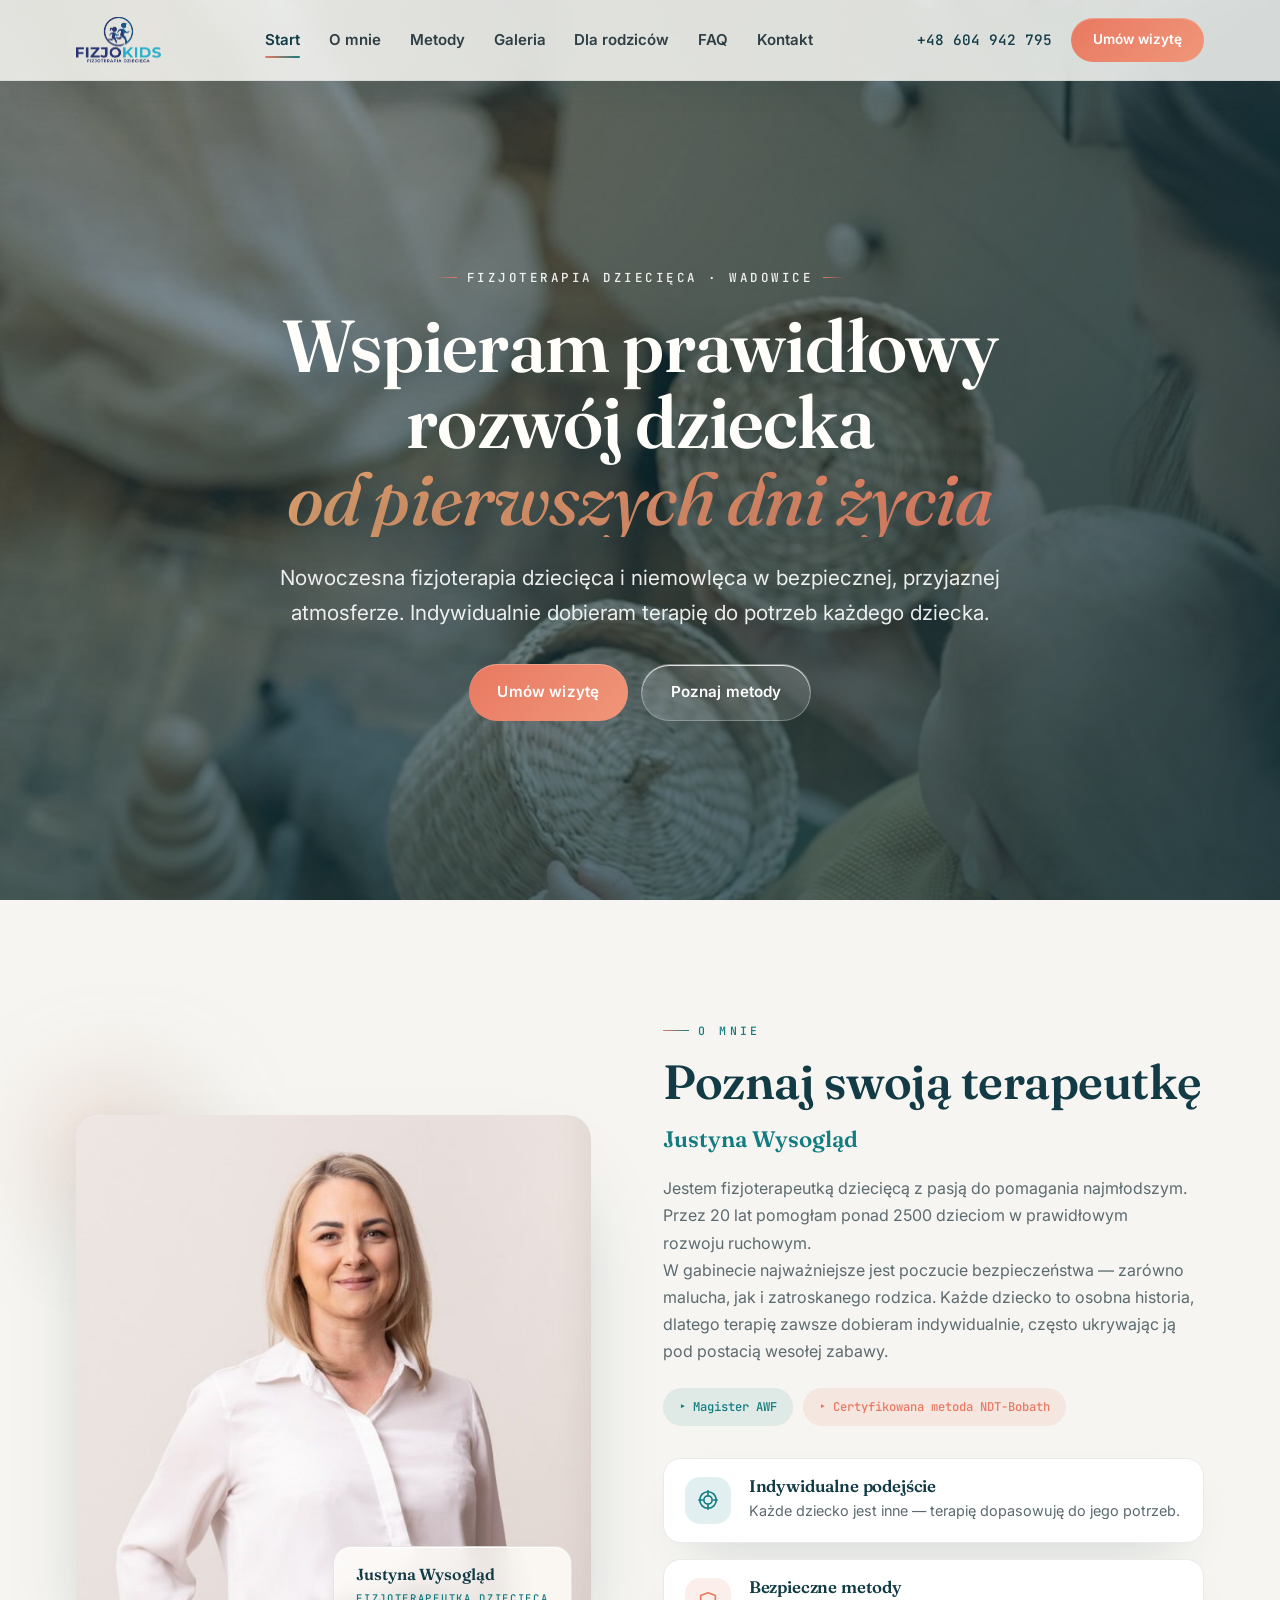
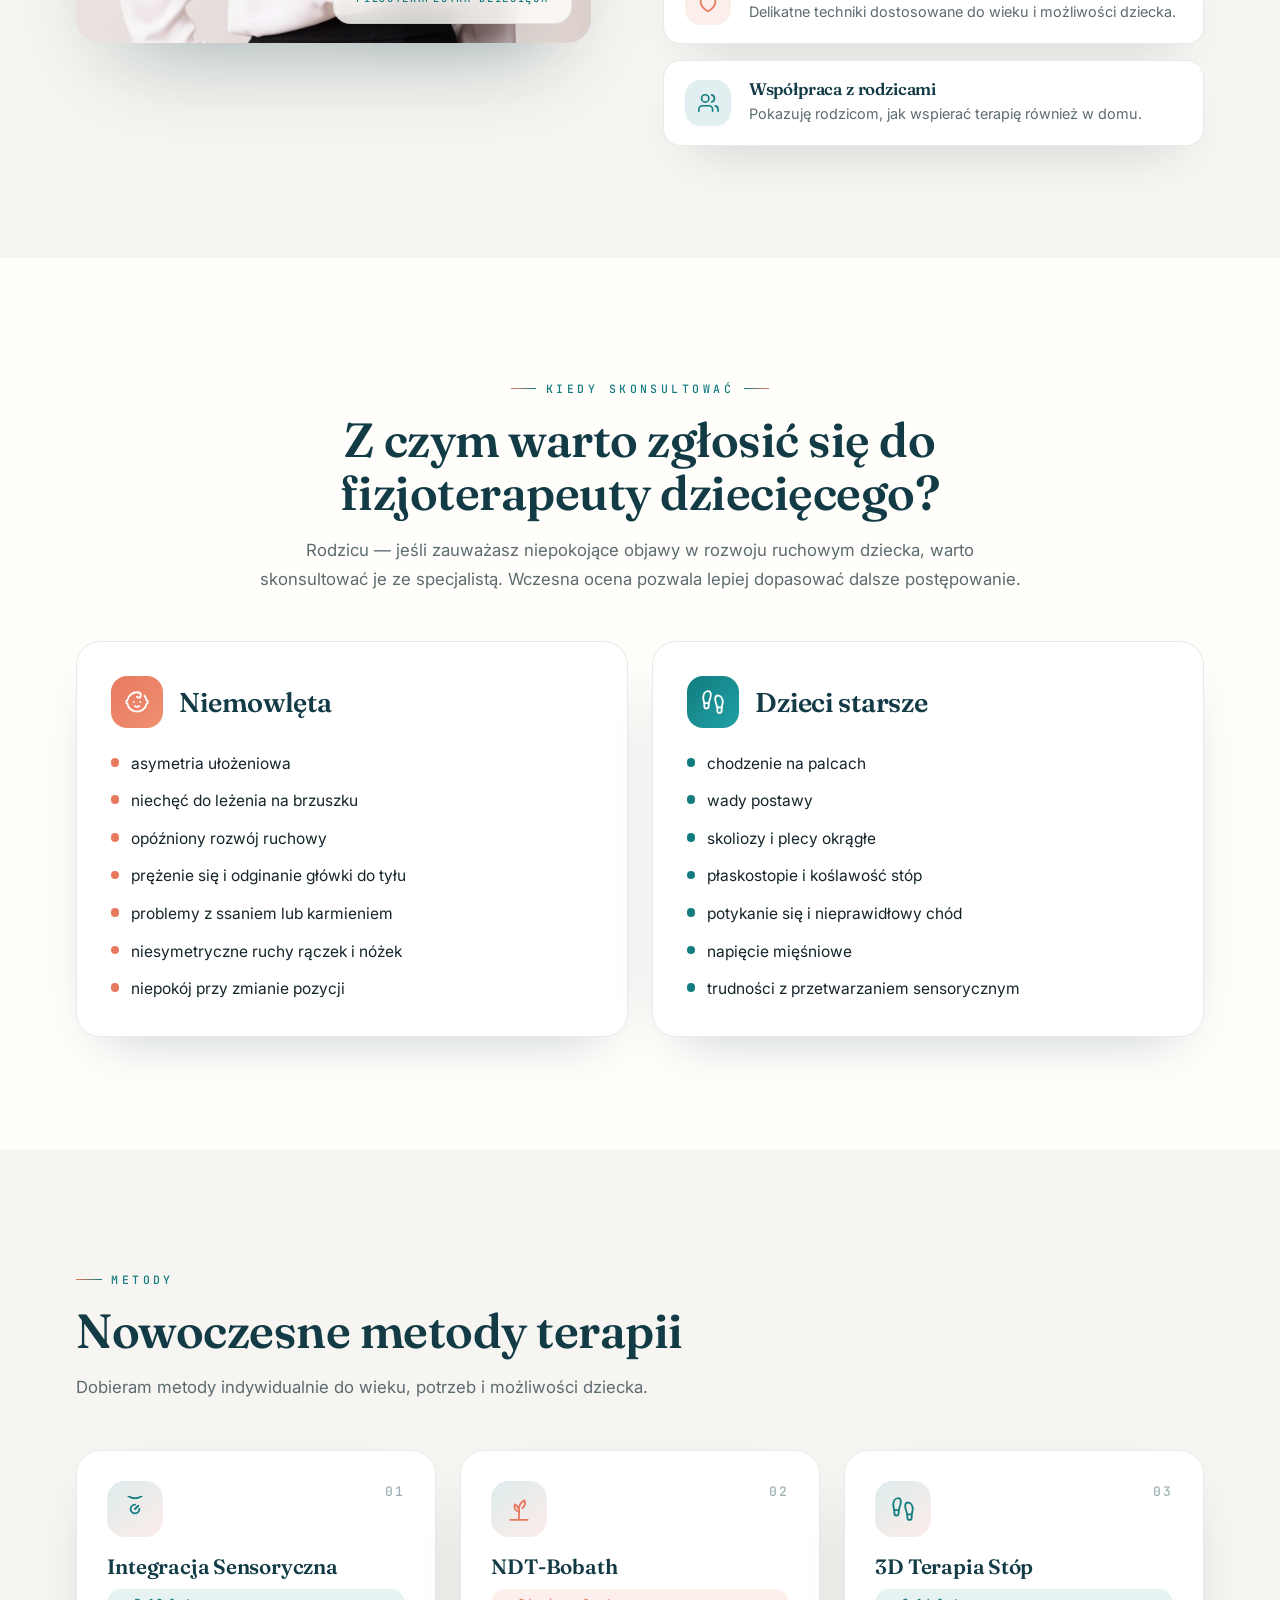
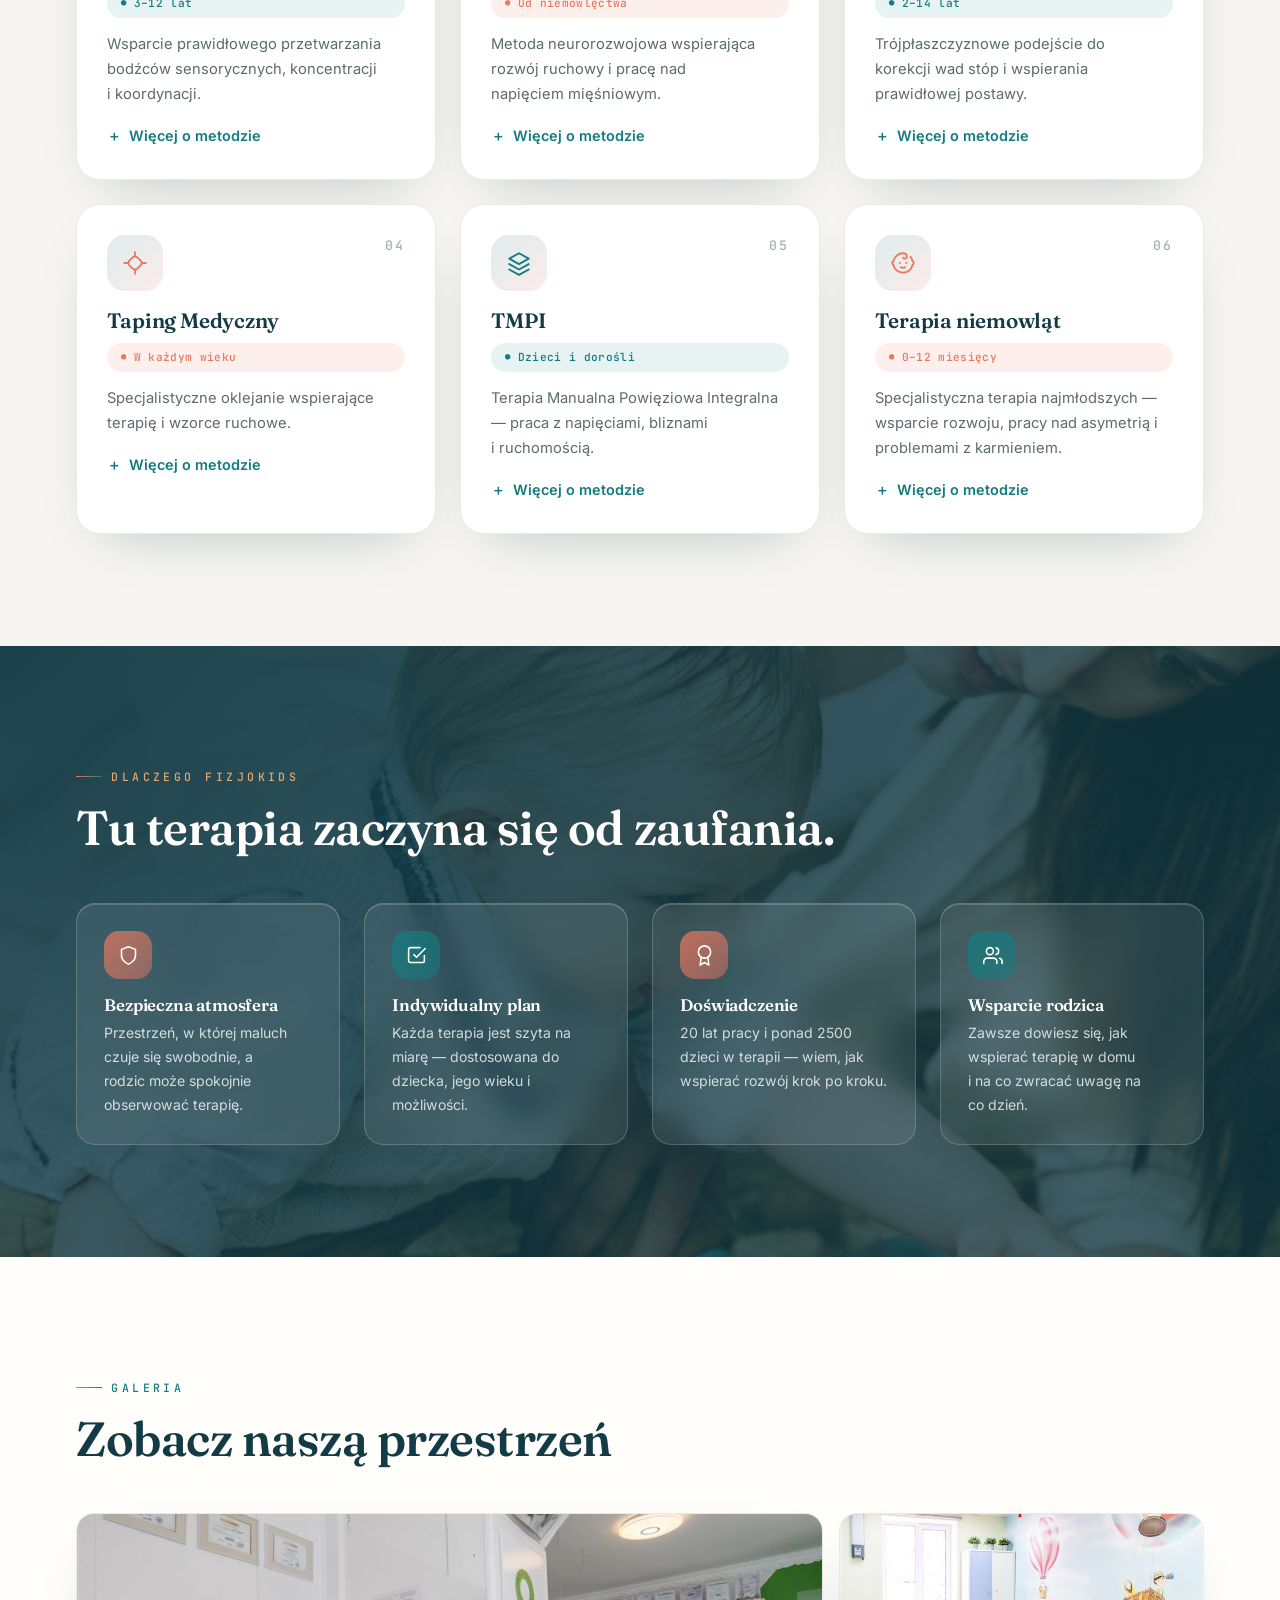
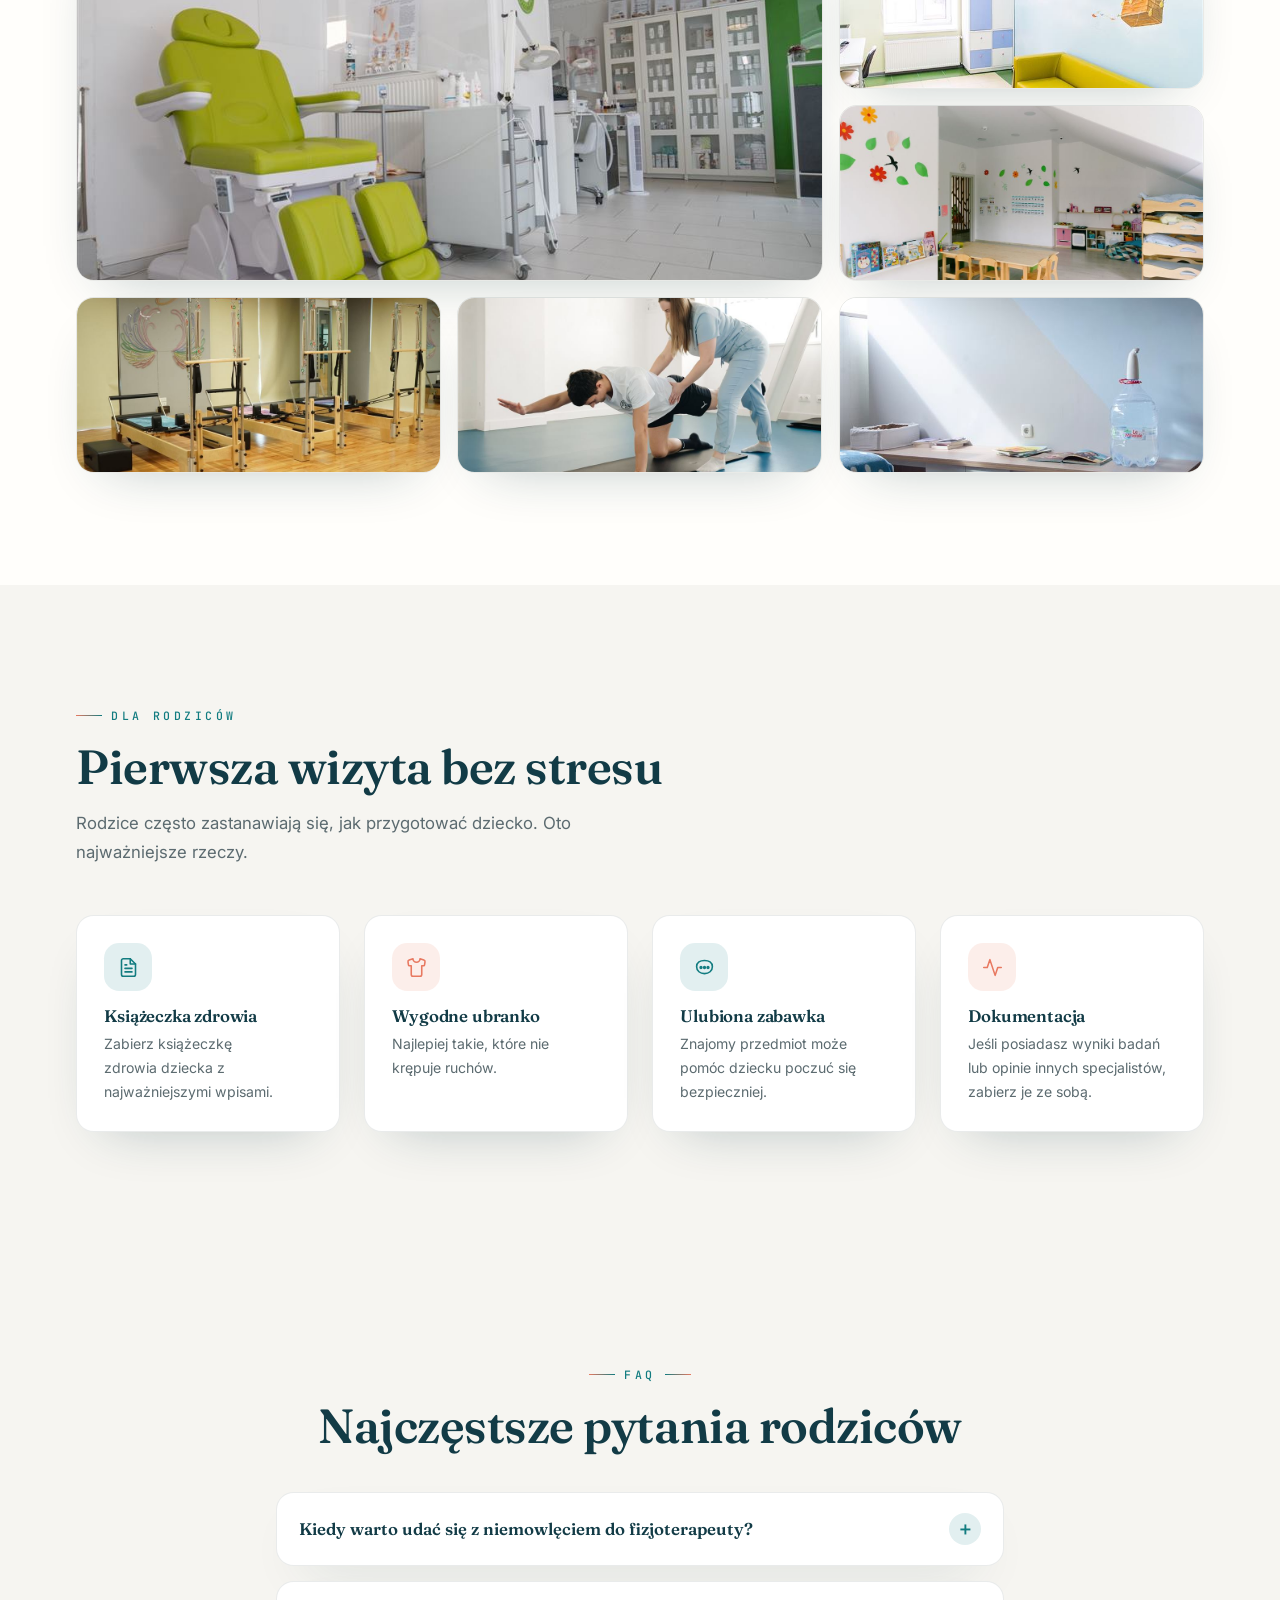
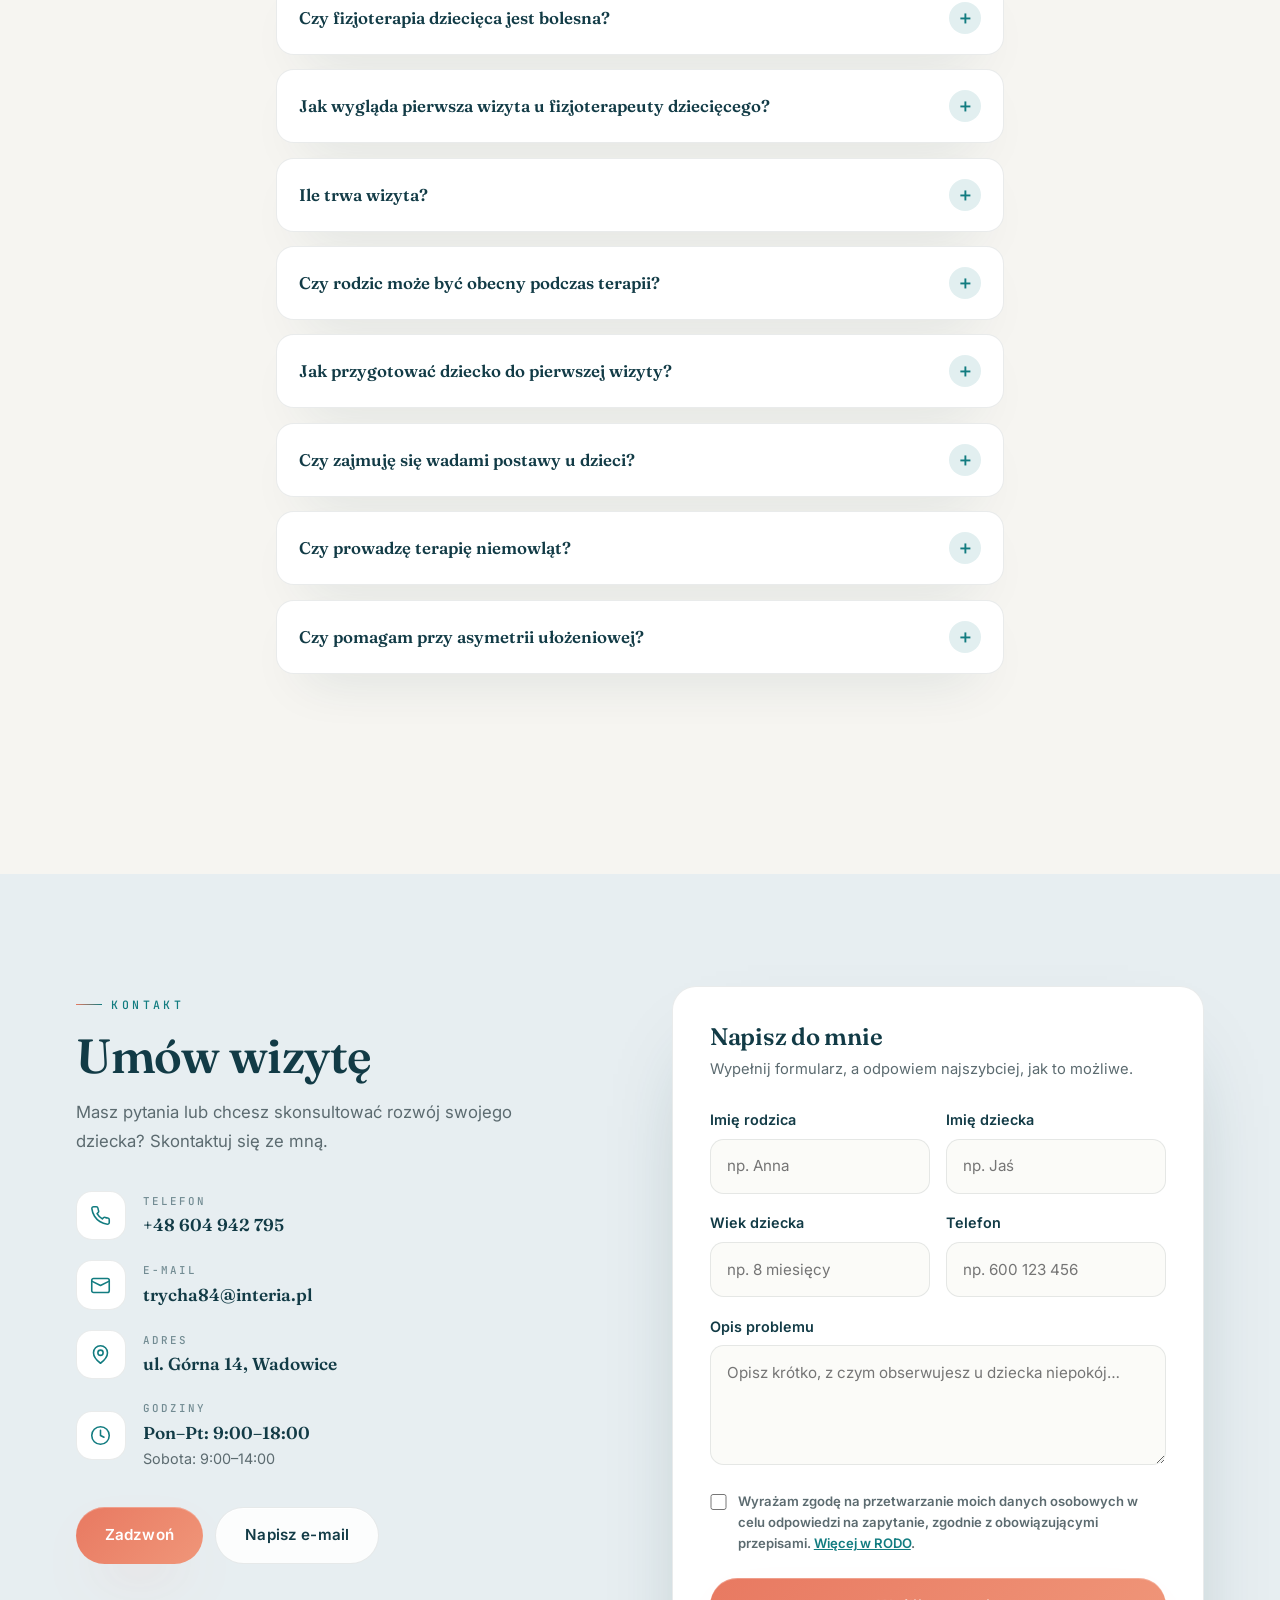
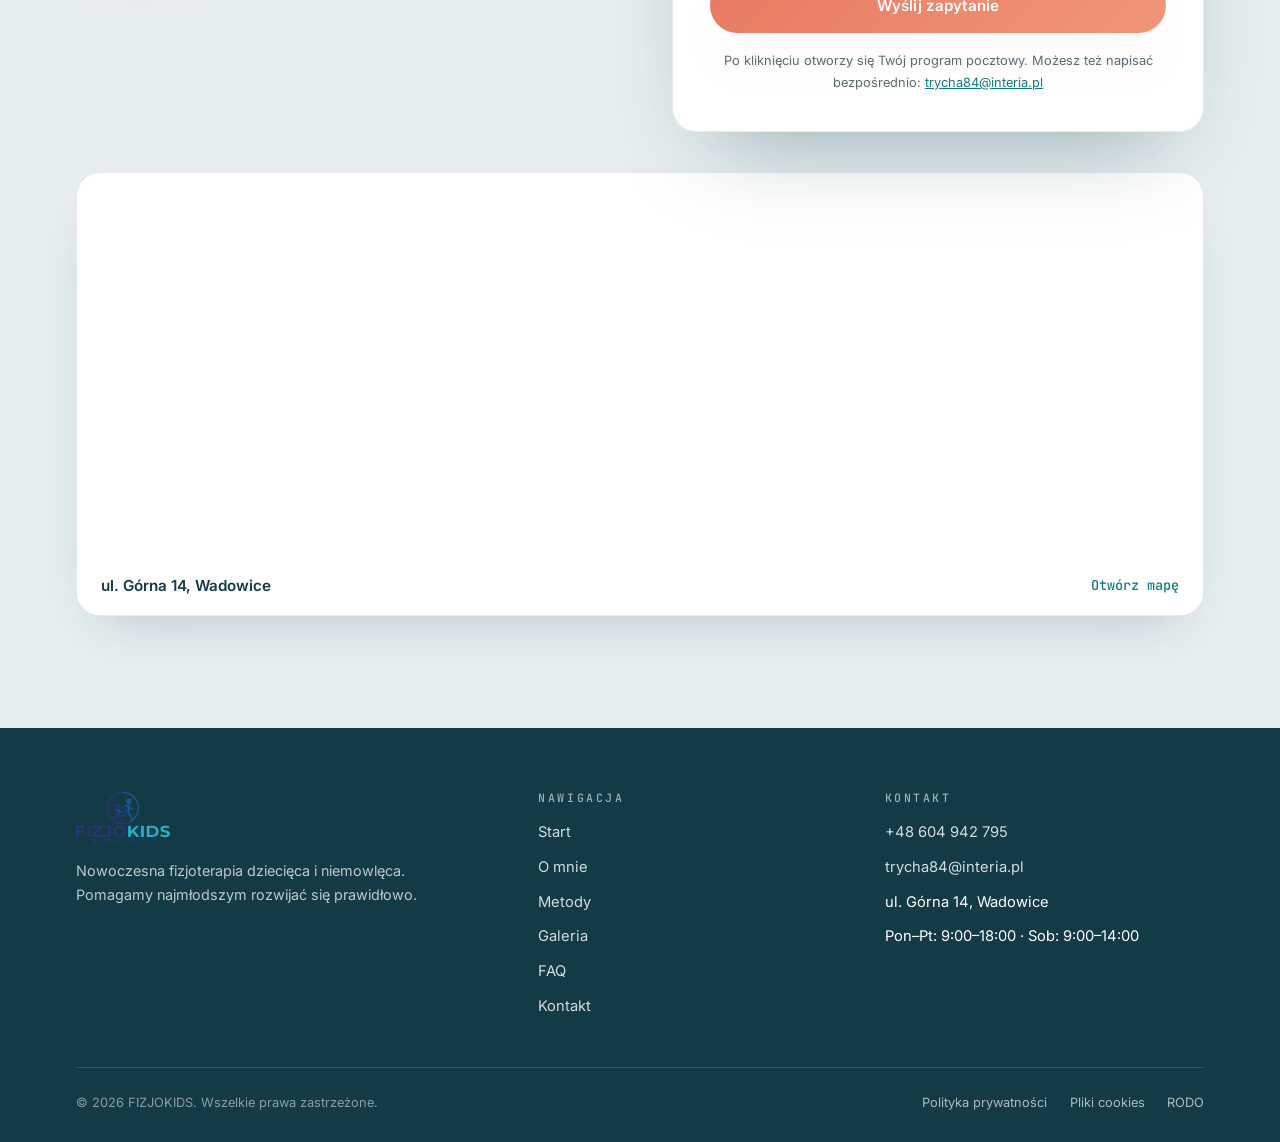
==== index.html @ 88d55689 "first commit" ====
<!DOCTYPE html>
<html lang="pl-PL">
<head>
  <meta charset="utf-8">
  <meta name="viewport" content="width=device-width, initial-scale=1, viewport-fit=cover">
  <title>Fizjoterapia dziecięca Wadowice | FIZJOKIDS – Justyna Wysogląd</title>
  <meta name="description" content="Fizjoterapia dziecięca i niemowlęca w Wadowicach. Justyna Wysogląd – 20 lat doświadczenia. NDT-Bobath, integracja sensoryczna, 3D terapia stóp i wsparcie rozwoju dziecka.">
  <meta name="robots" content="index, follow, max-image-preview:large">
  <meta name="theme-color" content="#123B46">
  <link rel="canonical" href="https://fizjokids.pl/">
  <link rel="icon" type="image/svg+xml" href="assets/favicon.svg">

  <!-- Open Graph -->
  <meta property="og:type" content="website">
  <meta property="og:site_name" content="FIZJOKIDS">
  <meta property="og:title" content="Fizjoterapia dziecięca Wadowice | FIZJOKIDS – Justyna Wysogląd">
  <meta property="og:description" content="Fizjoterapia dziecięca i niemowlęca w Wadowicach. Indywidualne podejście, NDT-Bobath, integracja sensoryczna. Justyna Wysogląd – 20 lat doświadczenia.">
  <meta property="og:url" content="https://fizjokids.pl/">
  <meta property="og:image" content="https://fizjokids.pl/assets/og.svg">
  <meta property="og:image:alt" content="Logo FIZJOKIDS – fizjoterapia dziecięca Wadowice">
  <meta property="og:locale" content="pl_PL">

  <!-- Twitter -->
  <meta name="twitter:card" content="summary_large_image">
  <meta name="twitter:title" content="Fizjoterapia dziecięca Wadowice | FIZJOKIDS – Justyna Wysogląd">
  <meta name="twitter:description" content="Fizjoterapia dziecięca i niemowlęca w Wadowicach. Justyna Wysogląd – 20 lat doświadczenia. NDT-Bobath, integracja sensoryczna, terapia stóp.">
  <meta name="twitter:image" content="https://fizjokids.pl/assets/og.svg">
  <meta name="twitter:image:alt" content="Logo FIZJOKIDS – fizjoterapia dziecięca Wadowice">

  <!-- Preconnect: domeny zewnętrzne -->
  <link rel="preconnect" href="https://fonts.googleapis.com">
  <link rel="preconnect" href="https://fonts.gstatic.com" crossorigin>
  <link rel="preconnect" href="https://www.google.com" crossorigin>
  <link rel="preconnect" href="https://maps.gstatic.com" crossorigin>

  <!-- Preload: fonty woff2 (subset latin) -->
  <link rel="preload" as="font" type="font/woff2" crossorigin href="https://fonts.gstatic.com/s/inter/v20/UcC73FwrK3iLTeHuS_nVMrMxCp50SjIa1ZL7.woff2">
  <link rel="preload" as="font" type="font/woff2" crossorigin href="https://fonts.gstatic.com/s/fraunces/v38/6NUu8FyLNQOQZAnv9bYEvDiIdE9Ea92uemAk_WBq8U_9v0c2Wa0K7iN7iQcIfJD58njt0oc7qv8.woff2">
  <link rel="preload" as="font" type="font/woff2" crossorigin href="https://fonts.gstatic.com/s/fraunces/v38/6NUs8FyLNQOQZAnv9ZwNjucMHVn85Ni7emAe9lKqZTnbB-gzTK0K1ChJdt9hFwpX9W37loF4mv0iQg.woff2">
  <link rel="preload" as="font" type="font/woff2" crossorigin href="https://fonts.gstatic.com/s/jetbrainsmono/v24/tDbY2o-flEEny0FZhsfKu5WU4zr3E_BX0PnT8RD8-qxTOlOV.woff2">

  <!-- Preload: LCP w hero (z media queries pod RWD) -->
  <link rel="preload" as="image" href="assets/img/hero.jpg" fetchpriority="high" media="(min-width: 768px)">
  <link rel="preload" as="image" href="assets/img/hero.jpg" fetchpriority="high" media="(max-width: 767px)">

  <!-- Czcionki: arkusze fontów (async z fallbackiem <noscript>) -->
  <link rel="preload" as="style" href="https://fonts.googleapis.com/css2?family=Inter:wght@400;500;600;700&amp;family=Fraunces:ital,opsz,wght@0,9..144,600;1,9..144,600&amp;family=JetBrains+Mono:wght@500&amp;display=swap" onload="this.onload=null;this.rel='stylesheet'">
  <noscript>
    <link rel="stylesheet" href="https://fonts.googleapis.com/css2?family=Inter:wght@400;500;600;700&amp;family=Fraunces:ital,opsz,wght@0,9..144,600;1,9..144,600&amp;family=JetBrains+Mono:wght@500&amp;display=swap">
  </noscript>

  <!-- ===== CRITICAL CSS: nawigacja + hero ===== -->
  <style>
    *,*::before,*::after{box-sizing:border-box;margin:0;padding:0}
    html{-webkit-text-size-adjust:100%;scroll-behavior:smooth;scroll-padding-top:5.5rem}
    body{font-family:'Inter',system-ui,-apple-system,'Segoe UI',Roboto,sans-serif;font-size:1rem;line-height:1.7;color:#14242a;background:#f6f5f1;-webkit-font-smoothing:antialiased;overflow-x:hidden}
    img{max-width:100%;display:block}a{color:inherit;text-decoration:none}button{font:inherit;cursor:pointer;border:none;background:none;color:inherit}ul{list-style:none}
    .hidden{display:none!important}
    :focus-visible{outline:3px solid rgba(20,124,128,.55);outline-offset:3px;border-radius:.4rem}
    .skip-link{position:absolute;left:-9999px;top:0;z-index:9999;padding:1rem 1.5rem;background:#123b46;color:#fff;border-radius:0 0 1rem 0}
    .skip-link:focus{left:0;color:#fff}
    .wrap{width:100%;max-width:1200px;margin-inline:auto;padding-inline:clamp(1.125rem,3.5vw,2.25rem)}
    .topbar{position:fixed;top:0;left:0;right:0;z-index:60;background:rgba(255,254,251,.82);border-bottom:1px solid rgba(20,36,42,.055);-webkit-backdrop-filter:blur(14px) saturate(150%);backdrop-filter:blur(14px) saturate(150%);box-shadow:0 12px 40px -24px rgba(18,59,70,.28)}
    .nav{display:flex;align-items:center;justify-content:space-between;gap:1.5rem;height:5rem}
    .nav__logo img{height:2.9rem;width:auto}
    .nav__links{display:flex;align-items:center;gap:1.8rem}
    .nav-link{font-weight:600;color:#2e3e44;transition:color 200ms ease}
    .nav-link:hover{color:#123b46}
    .nav__actions{display:flex;align-items:center;gap:1.2rem}
    .btn{display:inline-flex;align-items:center;justify-content:center;gap:.5rem;padding:.9rem 1.8rem;border-radius:999px;font-weight:600;font-size:.95rem;white-space:nowrap;transition:transform 180ms ease,box-shadow 180ms ease}
    .btn:hover{transform:translateY(-2px)}
    .btn--primary{background:linear-gradient(135deg,#e87961,#f09679);color:#fff;box-shadow:0 26px 55px -26px rgba(232,121,97,.75)}
    .btn--ghost{background:rgba(255,255,255,.85);color:#123b46;border:1px solid rgba(20,36,42,.09)}
    .btn--sm{padding:.68rem 1.35rem;font-size:.85rem}
    @media(max-width:1024px){.nav__links,.nav__actions .nav__phone,.nav__actions .btn{display:none}}
    .hero{position:relative;min-height:100svh;display:flex;align-items:center;justify-content:center;overflow:hidden;padding-top:5rem}
    .hero-bg{position:absolute;inset:0;width:100%;height:100%;object-fit:cover;object-position:center 18%;transform:scale(1.04)}
    .hero-overlay{position:absolute;inset:0;background:radial-gradient(120% 130% at 12% 0%,rgba(18,59,70,.34) 0%,rgba(18,59,70,.78) 100%)}
    .hero__content{position:relative;z-index:2;text-align:center;padding:clamp(3rem,8vw,6rem) 1.25rem;max-width:64rem}
    .hero__kicker{font-family:'JetBrains Mono',monospace;font-size:.78rem;letter-spacing:.28em;text-transform:uppercase;color:rgba(255,255,255,.92)}
    .hero__title{margin-top:1.2rem;color:#fffefb;font-family:'Fraunces',Georgia,serif;font-weight:600;line-height:1.04;font-size:clamp(2.5rem,7vw,4.6rem)}
    .hero__lead{margin:1.4rem auto 0;max-width:46rem;color:rgba(255,255,255,.9);font-size:clamp(1.05rem,2vw,1.3rem)}
    .hero__cta{margin-top:2.1rem;display:flex;gap:.8rem;justify-content:center;flex-wrap:wrap}
    .hero__cta .btn--ghost{background:rgba(255,255,255,.14);color:#fff;border-color:rgba(255,255,255,.28)}
    .fade-in{opacity:0;animation:fadeIn 900ms cubic-bezier(.2,.65,.3,1) forwards}
    .fade-in-delay-1{animation-delay:120ms}.fade-in-delay-2{animation-delay:280ms}.fade-in-delay-3{animation-delay:440ms}
    @keyframes fadeIn{from{opacity:0;transform:translateY(1rem)}to{opacity:1;transform:translateY(0)}}
    @media(prefers-reduced-motion:reduce){html{scroll-behavior:auto}*,*::before,*::after{animation-duration:.01ms!important;transition-duration:.01ms!important}.fade-in{opacity:1!important;animation:none!important}}
  </style>

  <!-- ===== GŁÓWNY ARKUSZ STYLÓW (async, bez blokowania renderu) ===== -->
  <link rel="stylesheet" href="css/main.css" media="print" onload="this.media='all'">
  <noscript>
    <link rel="stylesheet" href="css/main.css">
  </noscript>

  <!-- Analtyka: defer do pierwszej interakcji / 3.5 s (nieaktywna póki nie podano ID) -->
  <script>
    (function () {
      /* Zamień poniższe ID na właściwe wdrożone konto (GA4/GTM) lub wstaw własny loader. */
      var GA4_ID = '';
      if (GA4_ID) {
        var boot = function () {
          clearTimeout(t);
          window.removeEventListener('scroll', boot);
          window.removeEventListener('pointerdown', boot);
          var s = document.createElement('script');
          s.async = true;
          s.src = 'https://www.googletagmanager.com/gtag/js?id=' + encodeURIComponent(GA4_ID);
          document.head.appendChild(s);
          window.dataLayer = window.dataLayer || [];
          window.gtag = function () { window.dataLayer.push(arguments); };
          window.gtag('js', new Date());
          window.gtag('config', GA4_ID);
        };
        var t = setTimeout(boot, 3500);
        window.addEventListener('scroll', boot, { once: true, passive: true });
        window.addEventListener('pointerdown', boot, { once: true });
      }
    })();
  </script>
<!-- Włącza animacje reveal tylko przy działającym JS -->
  <script>document.documentElement.classList.add('js');</script>

  <!-- ===== Dane strukturalne (JSON-LD, zagnieżdżony graf) ===== -->
  <script type="application/ld+json">
    {
      "@context": "https://schema.org",
      "@graph": [
        {
          "@type": "ProfessionalService",
          "@id": "https://fizjokids.pl/#service",
          "name": "FIZJOKIDS – fizjoterapia dziecięca",
          "url": "https://fizjokids.pl/",
          "image": "https://fizjokids.pl/assets/og.svg",
          "logo": "https://fizjokids.pl/assets/og.svg",
          "description": "Fizjoterapia dziecięca i niemowlęca w Wadowicach. Integracja sensoryczna, metoda NDT-Bobath, 3D terapia stóp i wsparcie rozwoju dziecka.",
          "telephone": "+48604942795",
          "email": "trycha84@interia.pl",
          "priceRange": "170-200 zł",
          "currenciesAccepted": "PLN",
          "paymentAccepted": "gotówka, przelew",
          "founder": { "@id": "https://fizjokids.pl/#person" },
          "parentOrganization": { "@id": "https://fizjokids.pl/#person" },
          "address": {
            "@type": "PostalAddress",
            "streetAddress": "ul. Górna 14",
            "addressLocality": "Wadowice",
            "postalCode": "34-122",
            "addressCountry": "PL"
          },
          "areaServed": ["Wadowice", "Andrychów", "Kęty", "Kraków"],
          "openingHoursSpecification": [
            {
              "@type": "OpeningHoursSpecification",
              "dayOfWeek": ["Monday", "Tuesday", "Wednesday", "Thursday", "Friday"],
              "opens": "09:00",
              "closes": "18:00"
            },
            {
              "@type": "OpeningHoursSpecification",
              "dayOfWeek": "Saturday",
              "opens": "09:00",
              "closes": "14:00"
            }
          ],
          "hasOfferCatalog": {
            "@type": "OfferCatalog",
            "name": "Wizyty w gabinecie",
            "itemListElement": [
              {
                "@type": "Offer",
                "name": "Konsultacja fizjoterapeutyczna",
                "description": "Pierwsza wizyta: wywiad, ocena rozwoju i plan terapii.",
                "price": "200",
                "priceCurrency": "PLN"
              },
              {
                "@type": "Offer",
                "name": "Wizyta terapeutyczna",
                "description": "Indywidualna terapia dostosowana do potrzeb dziecka.",
                "price": "170",
                "priceCurrency": "PLN"
              }
            ]
          },
          "sameAs": []
        },
        {
          "@type": "Person",
          "@id": "https://fizjokids.pl/#person",
          "name": "Justyna Wysogląd",
          "jobTitle": "Fizjoterapeutka dziecięca",
          "url": "https://fizjokids.pl/",
          "image": "https://fizjokids.pl/assets/img/justyna.jpeg",
          "telephone": "+48604942795",
          "email": "trycha84@interia.pl",
          "worksFor": { "@id": "https://fizjokids.pl/#service" },
          "alumniOf": { "@type": "CollegeOrUniversity", "name": "Akademia Wychowania Fizycznego" }
        },
        {
          "@type": "WebSite",
          "@id": "https://fizjokids.pl/#website",
          "name": "FIZJOKIDS",
          "url": "https://fizjokids.pl/",
          "inLanguage": "pl-PL",
          "publisher": { "@id": "https://fizjokids.pl/#service" }
        },
        {
          "@type": "FAQPage",
          "@id": "https://fizjokids.pl/#faq",
          "mainEntity": [
            {
              "@type": "Question",
              "name": "Kiedy warto udać się z niemowlęciem do fizjoterapeuty?",
              "acceptedAnswer": {
                "@type": "Answer",
                "text": "Warto rozważyć konsultację, gdy zauważysz u niemowlęcia asymetrię ułożeniową, niechęć do leżenia na brzuszku, prężenie się i odginanie główki do tyłu, niesymetryczne ruchy rączek i nóżek, problemy z ssaniem lub karmieniem albo niepokój przy zmianie pozycji. Każde dziecko rozwija się we własnym tempie, dlatego ocena specjalisty pomaga dopasować dalsze postępowanie."
              }
            },
            {
              "@type": "Question",
              "name": "Czy fizjoterapia dziecięca jest bolesna?",
              "acceptedAnswer": {
                "@type": "Answer",
                "text": "Nie. Fizjoterapia dziecięca opiera się na delikatnych, przystosowanych do wieku technikach. Terapia jest prowadzona w formie zabawy i ma być dla dziecka komfortowa. W trakcie każdej wizyty możesz zgłaszać swoje uwagi i pytania."
              }
            },
            {
              "@type": "Question",
              "name": "Jak wygląda pierwsza wizyta u fizjoterapeuty dziecięcego?",
              "acceptedAnswer": {
                "@type": "Answer",
                "text": "Pierwsza wizyta zaczyna się od rozmowy z rodzicem i analizy książeczki zdrowia dziecka oraz jego obserwacji. Później wykonuję badanie i ocenę rozwoju ruchowego. Na końcu omawiamy wnioski oraz indywidualny plan terapii i ewentualne zalecenia do pracy w domu."
              }
            },
            {
              "@type": "Question",
              "name": "Ile trwa wizyta?",
              "acceptedAnswer": {
                "@type": "Answer",
                "text": "Konsultacja trwa 60 minut, a wizyta terapeutyczna 45 minut. Dokładny czas trwania zależy jednak od potrzeb i możliwości dziecka."
              }
            },
            {
              "@type": "Question",
              "name": "Czy rodzic może być obecny podczas terapii?",
              "acceptedAnswer": {
                "@type": "Answer",
                "text": "Tak. Obecność rodzica jest w pełni wskazana. Współpraca z rodzicem to część terapii — podczas wizyty pokazuję ćwiczenia i wspieram rodzica w tym, jak towarzyszyć dziecku w codziennych aktywnościach."
              }
            },
            {
              "@type": "Question",
              "name": "Jak przygotować dziecko do pierwszej wizyty?",
              "acceptedAnswer": {
                "@type": "Answer",
                "text": "Zabierz książeczkę zdrowia dziecka oraz ewentualną dokumentację i opinie od innych specjalistów. Ubierz malucha wygodnie, tak aby jego ruchy były swobodne. Możesz też wziąć ulubioną zabawkę, która pomoże dziecku poczuć się bezpiecznie."
              }
            },
            {
              "@type": "Question",
              "name": "Czy zajmuję się wadami postawy u dzieci?",
              "acceptedAnswer": {
                "@type": "Answer",
                "text": "Tak. Ocena i terapia obejmują m.in. skoliozy, plecy okrągłe, płaskostopie, koślawość stóp, chodzenie na palcach i nieprawidłowy wzorzec chodu."
              }
            },
            {
              "@type": "Question",
              "name": "Czy prowadzę terapię niemowląt?",
              "acceptedAnswer": {
                "@type": "Answer",
                "text": "Tak. Terapia niemowląt to specjalistyczny obszar mojej pracy. Wspieram rozwój ruchowy najmłodszych, pracuję m.in. nad asymetrią ułożeniową, napięciem mięśniowym oraz problemami z karmieniem."
              }
            },
            {
              "@type": "Question",
              "name": "Czy pomagam przy asymetrii ułożeniowej?",
              "acceptedAnswer": {
                "@type": "Answer",
                "text": "Tak. Asymetria ułożeniowa to jedno z częstszych wyzwań, z którymi zgłaszają się rodzice niemowląt. Wczesna ocena i odpowiednio dobrana terapia wspierają dalszy rozwój motoryczny dziecka."
              }
            },
            {
              "@type": "Question",
              "name": "Czy prowadzę terapię integracji sensorycznej?",
              "acceptedAnswer": {
                "@type": "Answer",
                "text": "Tak. Prowadzę terapię integracji sensorycznej dla dzieci w wieku 3–12 lat. Wspiera ona prawidłowe przetwarzanie bodźców sensorycznych, koncentrację i koordynację."
              }
            }
          ]
        }
      ]
    }
  </script>
</head>
<body>
  <a class="skip-link" href="#main">Przejdź do treści</a>

  <!-- ============ NAVBAR ============ -->
  <header id="topbar" class="topbar">
    <nav class="wrap nav" aria-label="Nawigacja główna">
      <a href="#start" class="nav__logo" aria-label="FIZJOKIDS – strona główna">
        <img src="assets/img/logo.png" alt="Logo FIZJOKIDS – fizjoterapia dziecięca Wadowice" width="104" height="46" fetchpriority="high">
      </a>

      <div class="nav__links" role="list">
        <a href="#start" class="nav-link" role="listitem">Start</a>
        <a href="#o-mnie" class="nav-link" role="listitem">O mnie</a>
        <a href="#metody" class="nav-link" role="listitem">Metody</a>
        <a href="#galeria" class="nav-link" role="listitem">Galeria</a>
        <a href="#przygotowanie" class="nav-link" role="listitem">Dla rodziców</a>
        <a href="#faq" class="nav-link" role="listitem">FAQ</a>
        <a href="#kontakt" class="nav-link" role="listitem">Kontakt</a>
      </div>

      <div class="nav__actions">
        <a href="tel:+48604942795" class="nav__phone">+48 604 942 795</a>
        <a href="#kontakt" class="btn btn--primary btn--sm">Umów wizytę</a>
        <button id="menu-toggle" class="nav__burger" aria-expanded="false" aria-controls="mobile-menu" aria-label="Otwórz menu">
          <span></span><span></span><span></span>
        </button>
      </div>
    </nav>

    <div id="mobile-menu" class="mobile-menu hidden" aria-label="Menu mobilne">
      <a href="#start" class="mm-link">Start</a>
      <a href="#o-mnie" class="mm-link">O mnie</a>
      <a href="#metody" class="mm-link">Metody</a>
      <a href="#galeria" class="mm-link">Galeria</a>
      <a href="#przygotowanie" class="mm-link">Dla rodziców</a>
      <a href="#faq" class="mm-link">FAQ</a>
      <a href="#kontakt" class="mm-link">Kontakt</a>
      <div class="mm-ctas">
        <a href="#kontakt" class="btn btn--primary btn--block">Umów wizytę</a>
        <a href="tel:+48604942795" class="btn btn--ghost btn--block">Zadzwoń: +48 604 942 795</a>
      </div>
    </div>
  </header>

  <main id="main">

    <!-- ============ HERO ============ -->
    <section id="start" class="hero" aria-label="Powitanie">
      <img id="hero-image" class="hero-bg" src="assets/img/hero.jpg" alt="Fizjoterapia dziecięca w Wadowicach – zajęcia z dzieckiem w gabinecie FIZJOKIDS" width="1400" height="933" fetchpriority="high" decoding="sync">
      <div class="hero-overlay" aria-hidden="true"></div>

      <div class="hero__content">
        <div class="fade-in fade-in-delay-1">
          <span class="hero__kicker">Fizjoterapia dziecięca · Wadowice</span>
        </div>
        <h1 class="hero__title fade-in fade-in-delay-1">Wspieram prawidłowy rozwój dziecka <em>od pierwszych dni życia</em></h1>
        <p class="hero__lead fade-in fade-in-delay-2">Nowoczesna fizjoterapia dziecięca i niemowlęca w bezpiecznej, przyjaznej atmosferze. Indywidualnie dobieram terapię do potrzeb każdego dziecka.</p>
        <div class="hero__cta fade-in fade-in-delay-3">
          <a href="#kontakt" class="btn btn--primary">Umów wizytę</a>
          <a href="#metody" class="btn btn--ghost">Poznaj metody</a>
        </div>
      </div>
    </section>

    <!-- ============ O MNIE ============ -->
    <section id="o-mnie" class="section wrap" aria-labelledby="o-mnie-title">
      <div class="about">
        <div class="about__media reveal">
          <div class="blob" aria-hidden="true"></div>
          <div class="about__photo">
            <img src="assets/img/justyna.jpeg" alt="Justyna Wysogląd – fizjoterapeutka dziecięca w gabinecie FIZJOKIDS we Wadowicach" width="640" height="800" loading="lazy" decoding="async">
          </div>
          <div class="about__badge">
            <p class="about__badge-name">Justyna Wysogląd</p>
            <p class="about__badge-role">Fizjoterapeutka dziecięca</p>
          </div>
        </div>

        <div class="about__copy reveal">
          <p class="eyebrow">O mnie</p>
          <h2 id="o-mnie-title" class="section-title">Poznaj swoją terapeutkę</h2>
          <p class="about-name">Justyna Wysogląd</p>

          <p class="about-lead">Jestem fizjoterapeutką dziecięcą z pasją do pomagania najmłodszym. Przez 20 lat pomogłam ponad 2500 dzieciom w prawidłowym rozwoju ruchowym.</p>
          <p>W gabinecie najważniejsze jest poczucie bezpieczeństwa — zarówno malucha, jak i zatroskanego rodzica. Każde dziecko to osobna historia, dlatego terapię zawsze dobieram indywidualnie, często ukrywając ją pod postacią wesołej zabawy.</p>

          <div class="about__chips">
            <span class="chip chip--teal">Magister AWF</span>
            <span class="chip chip--accent">Certyfikowana metoda NDT-Bobath</span>
          </div>

          <div class="feat-list">
            <div class="feat">
              <span class="feat__icon feat__icon--teal" aria-hidden="true">
                <svg width="22" height="22" viewBox="0 0 24 24" fill="none" stroke="currentColor" stroke-width="1.8" stroke-linecap="round" stroke-linejoin="round"><circle cx="12" cy="12" r="9"/><circle cx="12" cy="12" r="4.5"/><path d="M12 2v4"/><path d="M12 18v4"/><path d="M2 12h4"/><path d="M18 12h4"/></svg>
              </span>
              <div>
                <h3>Indywidualne podejście</h3>
                <p>Każde dziecko jest inne — terapię dopasowuję do jego potrzeb.</p>
              </div>
            </div>
            <div class="feat">
              <span class="feat__icon feat__icon--accent" aria-hidden="true">
                <svg width="22" height="22" viewBox="0 0 24 24" fill="none" stroke="currentColor" stroke-width="1.8" stroke-linecap="round" stroke-linejoin="round"><path d="M12 22s8-3.5 8-10V5l-8-3-8 3v7c0 6.5 8 10 8 10z"/></svg>
              </span>
              <div>
                <h3>Bezpieczne metody</h3>
                <p>Delikatne techniki dostosowane do wieku i możliwości dziecka.</p>
              </div>
            </div>
            <div class="feat">
              <span class="feat__icon feat__icon--teal" aria-hidden="true">
                <svg width="22" height="22" viewBox="0 0 24 24" fill="none" stroke="currentColor" stroke-width="1.8" stroke-linecap="round" stroke-linejoin="round"><path d="M17 21v-2a4 4 0 0 0-4-4H6a4 4 0 0 0-4 4v2"/><circle cx="9" cy="7" r="4"/><path d="M23 21v-2a4 4 0 0 0-3-3.87"/><path d="M16 3.13a4 4 0 0 1 0 7.75"/></svg>
              </span>
              <div>
                <h3>Współpraca z rodzicami</h3>
                <p>Pokazuję rodzicom, jak wspierać terapię również w domu.</p>
              </div>
            </div>
          </div>
        </div>
      </div>
    </section>

    <!-- ============ KIEDY SKONSULTOWAĆ ============ -->
    <section id="wizyta-dla-kogo" class="section section--cream" aria-labelledby="wizyta-title">
      <div class="wrap">
        <div class="reveal centered" style="max-width:52rem; margin-inline:auto;">
          <p class="eyebrow">Kiedy skonsultować</p>
          <h2 id="wizyta-title" class="section-title">Z czym warto zgłosić się do fizjoterapeuty dziecięcego?</h2>
          <p class="section-sub">Rodzicu — jeśli zauważasz niepokojące objawy w rozwoju ruchowym dziecka, warto skonsultować je ze specjalistą. Wczesna ocena pozwala lepiej dopasować dalsze postępowanie.</p>
        </div>

        <div class="consult-grid">
          <article class="consult-card reveal">
            <div class="consult-card__head">
              <span class="consult-card__icon consult-card__icon--accent" aria-hidden="true">
                <svg width="26" height="26" viewBox="0 0 24 24" fill="none" stroke="currentColor" stroke-width="1.7" stroke-linecap="round" stroke-linejoin="round"><path d="M9 12h.01"/><path d="M15 12h.01"/><path d="M10 16c.5.3 1.2.5 2 .5s1.5-.2 2-.5"/><path d="M19 6.3a9 9 0 0 1 1.8 3.9 2 2 0 0 1 0 3.6 9 9 0 0 1-17.6 0 2 2 0 0 1 0-3.6A9 9 0 0 1 12 3c2 0 3.5 1.1 3.5 2.5s-.9 2.5-2 2.5c-.8 0-1.5-.4-1.5-1"/></svg>
              </span>
              <h3>Niemowlęta</h3>
            </div>
            <ul class="consult-list consult-list--accent">
              <li><span class="tick" aria-hidden="true"></span>asymetria ułożeniowa</li>
              <li><span class="tick" aria-hidden="true"></span>niechęć do leżenia na brzuszku</li>
              <li><span class="tick" aria-hidden="true"></span>opóźniony rozwój ruchowy</li>
              <li><span class="tick" aria-hidden="true"></span>prężenie się i odginanie główki do tyłu</li>
              <li><span class="tick" aria-hidden="true"></span>problemy z ssaniem lub karmieniem</li>
              <li><span class="tick" aria-hidden="true"></span>niesymetryczne ruchy rączek i nóżek</li>
              <li><span class="tick" aria-hidden="true"></span>niepokój przy zmianie pozycji</li>
            </ul>
          </article>

          <article class="consult-card reveal">
            <div class="consult-card__head">
              <span class="consult-card__icon consult-card__icon--teal" aria-hidden="true">
                <svg width="26" height="26" viewBox="0 0 24 24" fill="none" stroke="currentColor" stroke-width="1.7" stroke-linecap="round" stroke-linejoin="round"><path d="M4 16v-2.38C4 11.5 2.97 10.5 3 8c.03-2.72 1.49-6 4.5-6C9.37 2 10 3.8 10 5.5c0 3.11-2 5.66-2 8.68V16a2 2 0 1 1-4 0Z"/><path d="M20 20v-2.38c0-2.12 1.03-3.12 1-5.62-.03-2.72-1.49-6-4.5-6C14.63 6 14 7.8 14 9.5c0 3.11 2 5.66 2 8.68V20a2 2 0 1 0 4 0Z"/><path d="M16 17h4"/><path d="M4 13h4"/></svg>
              </span>
              <h3>Dzieci starsze</h3>
            </div>
            <ul class="consult-list consult-list--teal">
              <li><span class="tick" aria-hidden="true"></span>chodzenie na palcach</li>
              <li><span class="tick" aria-hidden="true"></span>wady postawy</li>
              <li><span class="tick" aria-hidden="true"></span>skoliozy i plecy okrągłe</li>
              <li><span class="tick" aria-hidden="true"></span>płaskostopie i koślawość stóp</li>
              <li><span class="tick" aria-hidden="true"></span>potykanie się i nieprawidłowy chód</li>
              <li><span class="tick" aria-hidden="true"></span>napięcie mięśniowe</li>
              <li><span class="tick" aria-hidden="true"></span>trudności z przetwarzaniem sensorycznym</li>
            </ul>
          </article>
        </div>
      </div>
    </section>

    <!-- ============ METODY ============ -->
    <section id="metody" class="section wrap" aria-labelledby="metody-title">
      <div class="reveal" style="max-width:38rem;">
        <p class="eyebrow">Metody</p>
        <h2 id="metody-title" class="section-title">Nowoczesne metody terapii</h2>
        <p class="section-sub">Dobieram metody indywidualnie do wieku, potrzeb i możliwości dziecka.</p>
      </div>

      <div class="methods-grid">
        <article class="method-card reveal">
          <div class="method-card__top">
            <span class="method-card__icon" aria-hidden="true">
              <svg width="26" height="26" viewBox="0 0 24 24" fill="none" stroke="currentColor" stroke-width="1.7" stroke-linecap="round" stroke-linejoin="round"><path d="M12 2a10 10 0 1 1 .01 0z"/><path d="M12 12 15 9"/><path d="M12 8a4 4 0 1 0 4 4"/></svg>
            </span>
            <span class="method-num" aria-hidden="true">01</span>
          </div>
          <h3>Integracja Sensoryczna</h3>
          <span class="method-tag">3–12 lat</span>
          <p class="desc">Wsparcie prawidłowego przetwarzania bodźców sensorycznych, koncentracji i koordynacji.</p>
          <button class="method-toggle" aria-expanded="false" aria-controls="method-panel-1">
            <span class="method-arrow" aria-hidden="true">＋</span> Więcej o metodzie
          </button>
          <div id="method-panel-1" class="accordion-panel">
            <p>Terapia prowadzona w formie angażującej zabawy, która wspiera układ nerwowy dziecka w prawidłowym przetwarzaniu bodźców. Pomaga w pracy nad koncentracją, koordynacją oraz regulacją emocji.</p>
          </div>
        </article>

        <article class="method-card reveal">
          <div class="method-card__top">
            <span class="method-card__icon" aria-hidden="true">
              <svg width="26" height="26" viewBox="0 0 24 24" fill="none" stroke="currentColor" stroke-width="1.7" stroke-linecap="round" stroke-linejoin="round"><path d="M12 22V12"/><path d="M12 12c0-3.5 1.8-6.4 5-8 1 2.6.5 5.4-2 7.2"/><path d="M12 14c0-2.6-1.3-4.8-3.8-6.1-.9 2.2-.4 4.4 2 5.9"/><path d="M4 22h16"/></svg>
            </span>
            <span class="method-num" aria-hidden="true">02</span>
          </div>
          <h3>NDT-Bobath</h3>
          <span class="method-tag">Od niemowlęctwa</span>
          <p class="desc">Metoda neurorozwojowa wspierająca rozwój ruchowy i pracę nad napięciem mięśniowym.</p>
          <button class="method-toggle" aria-expanded="false" aria-controls="method-panel-2">
            <span class="method-arrow" aria-hidden="true">＋</span> Więcej o metodzie
          </button>
          <div id="method-panel-2" class="accordion-panel">
            <p>Podejście neurorozwojowe oparte na obserwacji i delikatnym towarzyszeniu dziecku w ruchu. Wspiera pracę nad napięciem mięśniowym, asymetrią i kolejnymi kamieniami milowymi rozwoju.</p>
          </div>
        </article>

        <article class="method-card reveal">
          <div class="method-card__top">
            <span class="method-card__icon" aria-hidden="true">
              <svg width="26" height="26" viewBox="0 0 24 24" fill="none" stroke="currentColor" stroke-width="1.7" stroke-linecap="round" stroke-linejoin="round"><path d="M4 16v-2.38C4 11.5 2.97 10.5 3 8c.03-2.72 1.49-6 4.5-6C9.37 2 10 3.8 10 5.5c0 3.11-2 5.66-2 8.68V16a2 2 0 1 1-4 0Z"/><path d="M20 20v-2.38c0-2.12 1.03-3.12 1-5.62-.03-2.72-1.49-6-4.5-6C14.63 6 14 7.8 14 9.5c0 3.11 2 5.66 2 8.68V20a2 2 0 1 0 4 0Z"/><path d="M16 17h4"/><path d="M4 13h4"/></svg>
            </span>
            <span class="method-num" aria-hidden="true">03</span>
          </div>
          <h3>3D Terapia Stóp</h3>
          <span class="method-tag">2–14 lat</span>
          <p class="desc">Trójpłaszczyznowe podejście do korekcji wad stóp i wspierania prawidłowej postawy.</p>
          <button class="method-toggle" aria-expanded="false" aria-controls="method-panel-3">
            <span class="method-arrow" aria-hidden="true">＋</span> Więcej o metodzie
          </button>
          <div id="method-panel-3" class="accordion-panel">
            <p>Pracujemy nad stawami i mięśniami stóp w trzech płaszczyznach. Metoda wspiera prawidłowy wzorzec stania i chodu, pomagając m.in. przy płaskostopiu, koślawości stóp i chodzeniu na palcach.</p>
          </div>
        </article>

        <article class="method-card reveal">
          <div class="method-card__top">
            <span class="method-card__icon" aria-hidden="true">
              <svg width="26" height="26" viewBox="0 0 24 24" fill="none" stroke="currentColor" stroke-width="1.7" stroke-linecap="round" stroke-linejoin="round"><rect x="6.8" y="6.8" width="10.4" height="10.4" rx="3" transform="rotate(45 12 12)"/><path d="M12 2v4"/><path d="M12 18v4"/><path d="M2 12h4"/><path d="M18 12h4"/></svg>
            </span>
            <span class="method-num" aria-hidden="true">04</span>
          </div>
          <h3>Taping Medyczny</h3>
          <span class="method-tag">W każdym wieku</span>
          <p class="desc">Specjalistyczne oklejanie wspierające terapię i wzorce ruchowe.</p>
          <button class="method-toggle" aria-expanded="false" aria-controls="method-panel-4">
            <span class="method-arrow" aria-hidden="true">＋</span> Więcej o metodzie
          </button>
          <div id="method-panel-4" class="accordion-panel">
            <p>Metoda wykorzystywana jako wsparcie terapii. Dyskretne oklejenie sprzyja prawidłowej pracy mięśni i stawów oraz lepszemu wzorcowi ruchowemu.</p>
          </div>
        </article>

        <article class="method-card reveal">
          <div class="method-card__top">
            <span class="method-card__icon" aria-hidden="true">
              <svg width="26" height="26" viewBox="0 0 24 24" fill="none" stroke="currentColor" stroke-width="1.7" stroke-linecap="round" stroke-linejoin="round"><path d="m12 3-9 5 9 5 9-5-9-5Z"/><path d="m3 13 9 5 9-5"/><path d="m3 18 9 5 9-5"/></svg>
            </span>
            <span class="method-num" aria-hidden="true">05</span>
          </div>
          <h3>TMPI</h3>
          <span class="method-tag">Dzieci i dorośli</span>
          <p class="desc">Terapia Manualna Powięziowa Integralna — praca z napięciami, bliznami i ruchomością.</p>
          <button class="method-toggle" aria-expanded="false" aria-controls="method-panel-5">
            <span class="method-arrow" aria-hidden="true">＋</span> Więcej o metodzie
          </button>
          <div id="method-panel-5" class="accordion-panel">
            <p>Głęboka, integralna praca z tkanką powięziową. Pomaga w obniżeniu napięć, pracy nad bliznami i poprawie ruchomości — również u dzieci.</p>
          </div>
        </article>

        <article class="method-card reveal">
          <div class="method-card__top">
            <span class="method-card__icon" aria-hidden="true">
              <svg width="26" height="26" viewBox="0 0 24 24" fill="none" stroke="currentColor" stroke-width="1.7" stroke-linecap="round" stroke-linejoin="round"><path d="M9 12h.01"/><path d="M15 12h.01"/><path d="M10 16c.5.3 1.2.5 2 .5s1.5-.2 2-.5"/><path d="M19 6.3a9 9 0 0 1 1.8 3.9 2 2 0 0 1 0 3.6 9 9 0 0 1-17.6 0 2 2 0 0 1 0-3.6A9 9 0 0 1 12 3c2 0 3.5 1.1 3.5 2.5s-.9 2.5-2 2.5c-.8 0-1.5-.4-1.5-1"/></svg>
            </span>
            <span class="method-num" aria-hidden="true">06</span>
          </div>
          <h3>Terapia niemowląt</h3>
          <span class="method-tag">0–12 miesięcy</span>
          <p class="desc">Specjalistyczna terapia najmłodszych — wsparcie rozwoju, pracy nad asymetrią i problemami z karmieniem.</p>
          <button class="method-toggle" aria-expanded="false" aria-controls="method-panel-6">
            <span class="method-arrow" aria-hidden="true">＋</span> Więcej o metodzie
          </button>
          <div id="method-panel-6" class="accordion-panel">
            <p>Delikatna terapia prowadzona w bezpiecznym kontakcie. Wspiera rozwój motoryczny, pracę nad asymetrią ułożeniową, napięciem mięśniowym oraz problemami z karmieniem.</p>
          </div>
        </article>
      </div>
    </section>

    <!-- ============ DLACZEGO FIZJOKIDS ============ -->
    <section id="dlaczego-fizjokids" class="section section--featured" aria-labelledby="dlaczego-title">
      <div class="bg-wrap" aria-hidden="true">
        <img src="assets/img/why-fizjokids.jpg" alt="" loading="lazy" decoding="async">
        <div class="shade"></div>
      </div>
      <div class="wrap" style="position:relative; z-index:1;">
        <div class="reveal">
          <p class="eyebrow">Dlaczego FIZJOKIDS</p>
          <h2 id="dlaczego-title" class="section-title">Tu terapia zaczyna się od zaufania.</h2>
        </div>
        <div class="featured-grid">
          <article class="feature-card reveal">
            <span class="feature-card__icon feature-card__icon--accent" aria-hidden="true">
              <svg width="21" height="21" viewBox="0 0 24 24" fill="none" stroke="currentColor" stroke-width="1.8" stroke-linecap="round" stroke-linejoin="round"><path d="M12 22s8-3.5 8-10V5l-8-3-8 3v7c0 6.5 8 10 8 10z"/></svg>
            </span>
            <h3>Bezpieczna atmosfera</h3>
            <p>Przestrzeń, w której maluch czuje się swobodnie, a rodzic może spokojnie obserwować terapię.</p>
          </article>
          <article class="feature-card reveal">
            <span class="feature-card__icon feature-card__icon--teal" aria-hidden="true">
              <svg width="21" height="21" viewBox="0 0 24 24" fill="none" stroke="currentColor" stroke-width="1.8" stroke-linecap="round" stroke-linejoin="round"><path d="M9 11l3 3L22 4"/><path d="M21 12v6a2 2 0 0 1-2 2H5a2 2 0 0 1-2-2V5a2 2 0 0 1 2-2h11"/></svg>
            </span>
            <h3>Indywidualny plan</h3>
            <p>Każda terapia jest szyta na miarę — dostosowana do dziecka, jego wieku i możliwości.</p>
          </article>
          <article class="feature-card reveal">
            <span class="feature-card__icon feature-card__icon--accent" aria-hidden="true">
              <svg width="21" height="21" viewBox="0 0 24 24" fill="none" stroke="currentColor" stroke-width="1.8" stroke-linecap="round" stroke-linejoin="round"><path d="M12 15a7 7 0 1 0 0-14 7 7 0 0 0 0 14z"/><path d="M8.21 13.89 7 23l5-3 5 3-1.21-9.12"/></svg>
            </span>
            <h3>Doświadczenie</h3>
            <p>20 lat pracy i ponad 2500 dzieci w terapii — wiem, jak wspierać rozwój krok po kroku.</p>
          </article>
          <article class="feature-card reveal">
            <span class="feature-card__icon feature-card__icon--teal" aria-hidden="true">
              <svg width="21" height="21" viewBox="0 0 24 24" fill="none" stroke="currentColor" stroke-width="1.8" stroke-linecap="round" stroke-linejoin="round"><path d="M17 21v-2a4 4 0 0 0-4-4H6a4 4 0 0 0-4 4v2"/><circle cx="9" cy="7" r="4"/><path d="M23 21v-2a4 4 0 0 0-3-3.87"/><path d="M16 3.13a4 4 0 0 1 0 7.75"/></svg>
            </span>
            <h3>Wsparcie rodzica</h3>
            <p>Zawsze dowiesz się, jak wspierać terapię w domu i na co zwracać uwagę na co dzień.</p>
          </article>
        </div>
      </div>
    </section>

    <!-- ============ GALERIA ============ -->
    <section id="galeria" class="section section--cream" aria-labelledby="galeria-title">
      <div class="wrap">
        <div class="reveal" style="max-width:34rem;">
          <p class="eyebrow">Galeria</p>
          <h2 id="galeria-title" class="section-title">Zobacz naszą przestrzeń</h2>
        </div>

        <div class="gallery">
          <figure class="gallery__item reveal" data-lightbox data-full="assets/img/gallery-1.jpg" data-caption="Sala terapii" tabindex="0" role="button" aria-label="Powiększ zdjęcie: Sala terapii">
            <img src="assets/img/gallery-1.jpg" alt="Sala terapii w gabinecie FIZJOKIDS – fizjoterapia dziecięca Wadowice" loading="lazy" decoding="async">
            <figcaption class="gallery__cap">Sala terapii</figcaption>
          </figure>
          <figure class="gallery__item reveal" data-lightbox data-full="assets/img/gallery-2.jpg" data-caption="Sala zabaw" tabindex="0" role="button" aria-label="Powiększ zdjęcie: Sala zabaw">
            <img src="assets/img/gallery-2.jpg" alt="Sala zabaw w gabinecie FIZJOKIDS – integracja sensoryczna dla dzieci" loading="lazy" decoding="async">
            <figcaption class="gallery__cap">Sala zabaw</figcaption>
          </figure>
          <figure class="gallery__item reveal" data-lightbox data-full="assets/img/gallery-3.jpg" data-caption="Recepcja" tabindex="0" role="button" aria-label="Powiększ zdjęcie: Recepcja">
            <img src="assets/img/gallery-3.jpg" alt="Recepcja gabinetu FIZJOKIDS we Wadowicach" loading="lazy" decoding="async">
            <figcaption class="gallery__cap">Recepcja</figcaption>
          </figure>
          <figure class="gallery__item reveal" data-lightbox data-full="assets/img/gallery-4.jpg" data-caption="Sprzęt SI" tabindex="0" role="button" aria-label="Powiększ zdjęcie: Sprzęt SI">
            <img src="assets/img/gallery-4.jpg" alt="Sprzęt do integracji sensorycznej w gabinecie FIZJOKIDS" loading="lazy" decoding="async">
            <figcaption class="gallery__cap">Sprzęt SI</figcaption>
          </figure>
          <figure class="gallery__item reveal" data-lightbox data-full="assets/img/gallery-5.jpg" data-caption="Terapia indywidualna" tabindex="0" role="button" aria-label="Powiększ zdjęcie: Terapia indywidualna">
            <img src="assets/img/gallery-5.jpg" alt="Terapia indywidualna dziecka – fizjoterapia w FIZJOKIDS Wadowice" loading="lazy" decoding="async">
            <figcaption class="gallery__cap">Terapia indywidualna</figcaption>
          </figure>
          <figure class="gallery__item reveal" data-lightbox data-full="assets/img/gallery-6.jpg" data-caption="Detale gabinetu" tabindex="0" role="button" aria-label="Powiększ zdjęcie: Detale gabinetu">
            <img src="assets/img/gallery-6.jpg" alt="Detale gabinetu fizjoterapii dziecięcej FIZJOKIDS" loading="lazy" decoding="async">
            <figcaption class="gallery__cap">Detale gabinetu</figcaption>
          </figure>
        </div>
      </div>
    </section>

    <!-- LIGHTBOX -->
    <div id="lightbox" class="lightbox" role="dialog" aria-modal="true" aria-labelledby="lightbox-caption" aria-hidden="true">
      <button class="lightbox-btn lightbox-close" aria-label="Zamknij podgląd">
        <svg width="20" height="20" viewBox="0 0 24 24" fill="none" stroke="currentColor" stroke-width="2.2" stroke-linecap="round" stroke-linejoin="round"><path d="M18 6 6 18"/><path d="m6 6 12 12"/></svg>
      </button>
      <button class="lightbox-btn lightbox-prev" aria-label="Poprzednie zdjęcie">
        <svg width="22" height="22" viewBox="0 0 24 24" fill="none" stroke="currentColor" stroke-width="2.2" stroke-linecap="round" stroke-linejoin="round"><path d="m15 18-6-6 6-6"/></svg>
      </button>
      <div class="lightbox-inner">
        <img id="lightbox-img" class="lightbox-img" src="" alt="">
      </div>
      <button class="lightbox-btn lightbox-next" aria-label="Następne zdjęcie">
        <svg width="22" height="22" viewBox="0 0 24 24" fill="none" stroke="currentColor" stroke-width="2.2" stroke-linecap="round" stroke-linejoin="round"><path d="m9 18 6-6-6-6"/></svg>
      </button>
      <div class="lightbox-caption" id="lightbox-caption"></div>
    </div>

    <!-- ============ PRZYGOTOWANIE ============ -->
    <section id="przygotowanie" class="section" aria-labelledby="przygotowanie-title">
      <div class="wrap">
        <div class="reveal" style="max-width:38rem;">
          <p class="eyebrow">Dla rodziców</p>
          <h2 id="przygotowanie-title" class="section-title">Pierwsza wizyta bez stresu</h2>
          <p class="section-sub">Rodzice często zastanawiają się, jak przygotować dziecko. Oto najważniejsze rzeczy.</p>
        </div>

        <div class="prep-grid">
          <article class="prep-card reveal">
            <span class="prep-card__icon prep-card__icon--teal" aria-hidden="true">
              <svg width="21" height="21" viewBox="0 0 24 24" fill="none" stroke="currentColor" stroke-width="1.8" stroke-linecap="round" stroke-linejoin="round"><path d="M14 2H6a2 2 0 0 0-2 2v16a2 2 0 0 0 2 2h12a2 2 0 0 0 2-2V8z"/><path d="M14 2v6h6"/><path d="M16 13H8"/><path d="M16 17H8"/><path d="M10 9H8"/></svg>
            </span>
            <h3>Książeczka zdrowia</h3>
            <p>Zabierz książeczkę zdrowia dziecka z najważniejszymi wpisami.</p>
          </article>
          <article class="prep-card reveal">
            <span class="prep-card__icon prep-card__icon--accent" aria-hidden="true">
              <svg width="21" height="21" viewBox="0 0 24 24" fill="none" stroke="currentColor" stroke-width="1.8" stroke-linecap="round" stroke-linejoin="round"><path d="M20.38 3.46 16 2a4 4 0 0 1-8 0L3.62 3.46a2 2 0 0 0-1.34 2.23l.58 3.47a1 1 0 0 0 .99.84H6v10c0 1.1.9 2 2 2h8a2 2 0 0 0 2-2V10h2.15a1 1 0 0 0 .99-.84l.58-3.47a2 2 0 0 0-1.34-2.23z"/></svg>
            </span>
            <h3>Wygodne ubranko</h3>
            <p>Najlepiej takie, które nie krępuje ruchów.</p>
          </article>
          <article class="prep-card reveal">
            <span class="prep-card__icon prep-card__icon--teal" aria-hidden="true">
              <svg width="21" height="21" viewBox="0 0 24 24" fill="none" stroke="currentColor" stroke-width="1.8" stroke-linecap="round" stroke-linejoin="round"><path d="M12 19c5 0 9-3 9-8s-4-7-9-7-9 2-9 7 4 8 9 8z"/><circle cx="8" cy="12" r="1"/><circle cx="12" cy="12" r="1"/><circle cx="16" cy="12" r="1"/></svg>
            </span>
            <h3>Ulubiona zabawka</h3>
            <p>Znajomy przedmiot może pomóc dziecku poczuć się bezpieczniej.</p>
          </article>
          <article class="prep-card reveal">
            <span class="prep-card__icon prep-card__icon--accent" aria-hidden="true">
              <svg width="21" height="21" viewBox="0 0 24 24" fill="none" stroke="currentColor" stroke-width="1.8" stroke-linecap="round" stroke-linejoin="round"><path d="M22 12h-4l-3 9L9 3l-3 9H2"/></svg>
            </span>
            <h3>Dokumentacja</h3>
            <p>Jeśli posiadasz wyniki badań lub opinie innych specjalistów, zabierz je ze sobą.</p>
          </article>
        </div>
      </div>
    </section>

    <!-- ============ FAQ ============ -->
    <section id="faq" class="section wrap wrap--narrow" aria-labelledby="faq-title">
      <div class="reveal centered">
        <p class="eyebrow">FAQ</p>
        <h2 id="faq-title" class="section-title">Najczęstsze pytania rodziców</h2>
      </div>

      <div class="faq">
        <div class="faq-item reveal">
          <button class="faq-toggle" aria-expanded="false" aria-controls="faq-panel-1">
            Kiedy warto udać się z niemowlęciem do fizjoterapeuty?
            <span class="faq-icon" aria-hidden="true">＋</span>
          </button>
          <div id="faq-panel-1" class="accordion-panel"><p>Warto rozważyć konsultację, gdy zauważysz u niemowlęcia asymetrię ułożeniową, niechęć do leżenia na brzuszku, prężenie się i odginanie główki do tyłu, niesymetryczne ruchy rączek i nóżek, problemy z ssaniem lub karmieniem albo niepokój przy zmianie pozycji. Każde dziecko rozwija się we własnym tempie, dlatego ocena specjalisty pomaga dopasować dalsze postępowanie.</p></div>
        </div>
        <div class="faq-item reveal">
          <button class="faq-toggle" aria-expanded="false" aria-controls="faq-panel-2">
            Czy fizjoterapia dziecięca jest bolesna?
            <span class="faq-icon" aria-hidden="true">＋</span>
          </button>
          <div id="faq-panel-2" class="accordion-panel"><p>Nie. Fizjoterapia dziecięca opiera się na delikatnych, przystosowanych do wieku technikach. Terapia jest prowadzona w formie zabawy i ma być dla dziecka komfortowa. W trakcie każdej wizyty możesz zgłaszać swoje uwagi i pytania.</p></div>
        </div>
        <div class="faq-item reveal">
          <button class="faq-toggle" aria-expanded="false" aria-controls="faq-panel-3">
            Jak wygląda pierwsza wizyta u fizjoterapeuty dziecięcego?
            <span class="faq-icon" aria-hidden="true">＋</span>
          </button>
          <div id="faq-panel-3" class="accordion-panel"><p>Pierwsza wizyta zaczyna się od rozmowy z rodzicem i analizy książeczki zdrowia dziecka oraz jego obserwacji. Później wykonuję badanie i ocenę rozwoju ruchowego. Na końcu omawiamy wnioski oraz indywidualny plan terapii i ewentualne zalecenia do pracy w domu.</p></div>
        </div>
        <div class="faq-item reveal">
          <button class="faq-toggle" aria-expanded="false" aria-controls="faq-panel-4">
            Ile trwa wizyta?
            <span class="faq-icon" aria-hidden="true">＋</span>
          </button>
          <div id="faq-panel-4" class="accordion-panel"><p>Konsultacja trwa 60 minut, a wizyta terapeutyczna 45 minut. Dokładny czas trwania zależy jednak od potrzeb i możliwości dziecka.</p></div>
        </div>
        <div class="faq-item reveal">
          <button class="faq-toggle" aria-expanded="false" aria-controls="faq-panel-5">
            Czy rodzic może być obecny podczas terapii?
            <span class="faq-icon" aria-hidden="true">＋</span>
          </button>
          <div id="faq-panel-5" class="accordion-panel"><p>Tak. Obecność rodzica jest w pełni wskazana. Współpraca z rodzicem to część terapii — podczas wizyty pokazuję ćwiczenia i wspieram rodzica w tym, jak towarzyszyć dziecku w codziennych aktywnościach.</p></div>
        </div>
        <div class="faq-item reveal">
          <button class="faq-toggle" aria-expanded="false" aria-controls="faq-panel-6">
            Jak przygotować dziecko do pierwszej wizyty?
            <span class="faq-icon" aria-hidden="true">＋</span>
          </button>
          <div id="faq-panel-6" class="accordion-panel"><p>Zabierz książeczkę zdrowia dziecka oraz ewentualną dokumentację i opinie od innych specjalistów. Ubierz malucha wygodnie, tak aby jego ruchy były swobodne. Możesz też wziąć ulubioną zabawkę, która pomoże dziecku poczuć się bezpiecznie.</p></div>
        </div>
        <div class="faq-item reveal">
          <button class="faq-toggle" aria-expanded="false" aria-controls="faq-panel-7">
            Czy zajmuję się wadami postawy u dzieci?
            <span class="faq-icon" aria-hidden="true">＋</span>
          </button>
          <div id="faq-panel-7" class="accordion-panel"><p>Tak. Ocena i terapia obejmują m.in. skoliozy, plecy okrągłe, płaskostopie, koślawość stóp, chodzenie na palcach i nieprawidłowy wzorzec chodu.</p></div>
        </div>
        <div class="faq-item reveal">
          <button class="faq-toggle" aria-expanded="false" aria-controls="faq-panel-8">
            Czy prowadzę terapię niemowląt?
            <span class="faq-icon" aria-hidden="true">＋</span>
          </button>
          <div id="faq-panel-8" class="accordion-panel"><p>Tak. Terapia niemowląt to specjalistyczny obszar mojej pracy. Wspieram rozwój ruchowy najmłodszych, pracuję m.in. nad asymetrią ułożeniową, napięciem mięśniowym oraz problemami z karmieniem.</p></div>
        </div>
        <div class="faq-item reveal">
          <button class="faq-toggle" aria-expanded="false" aria-controls="faq-panel-9">
            Czy pomagam przy asymetrii ułożeniowej?
            <span class="faq-icon" aria-hidden="true">＋</span>
          </button>
          <div id="faq-panel-9" class="accordion-panel"><p>Tak. Asymetria ułożeniowa to jedno z częstszych wyzwań, z którymi zgłaszają się rodzice niemowląt. Wczesna ocena i odpowiednio dobrana terapia wspierają dalszy rozwój motoryczny dziecka.</p></div>
        </div>
        <div class="faq-item reveal">
          <button class="faq-toggle" aria-expanded="false" aria-controls="faq-panel-10">
            Czy prowadzę terapię integracji sensorycznej?
            <span class="faq-icon" aria-hidden="true">＋</span>
          </button>
          <div id="faq-panel-10" class="accordion-panel"><p>Tak. Prowadzę terapię integracji sensorycznej dla dzieci w wieku 3–12 lat. Wspiera ona prawidłowe przetwarzanie bodźców sensorycznych, koncentrację i koordynację.</p></div>
        </div>
      </div>
    </section>

    <!-- ============ KONTAKT ============ -->
    <section id="kontakt" class="contact" aria-labelledby="kontakt-title">
      <div class="wrap">
        <div class="contact__grid">
          <div class="reveal">
            <p class="eyebrow">Kontakt</p>
            <h2 id="kontakt-title" class="section-title">Umów wizytę</h2>
            <p class="contact__intro">Masz pytania lub chcesz skonsultować rozwój swojego dziecka? Skontaktuj się ze mną.</p>

            <div class="contact-rows">
              <a href="tel:+48604942795" class="contact-row">
                <span class="contact-row__icon" aria-hidden="true">
                  <svg width="21" height="21" viewBox="0 0 24 24" fill="none" stroke="currentColor" stroke-width="1.8" stroke-linecap="round" stroke-linejoin="round"><path d="M22 16.92v3a2 2 0 0 1-2.18 2 19.79 19.79 0 0 1-8.63-3.07 19.5 19.5 0 0 1-6-6 19.79 19.79 0 0 1-3.07-8.67A2 2 0 0 1 4.11 2h3a2 2 0 0 1 2 1.72c.13.96.36 1.9.7 2.81a2 2 0 0 1-.45 2.11L8.09 9.91a16 16 0 0 0 6 6l1.27-1.27a2 2 0 0 1 2.11-.45c.91.34 1.85.57 2.81.7A2 2 0 0 1 22 16.92z"/></svg>
                </span>
                <div>
                  <p class="contact-row__kind">Telefon</p>
                  <p class="contact-row__label">+48 604 942 795</p>
                </div>
              </a>
              <a href="mailto:trycha84@interia.pl" class="contact-row">
                <span class="contact-row__icon" aria-hidden="true">
                  <svg width="21" height="21" viewBox="0 0 24 24" fill="none" stroke="currentColor" stroke-width="1.8" stroke-linecap="round" stroke-linejoin="round"><rect x="2" y="4" width="20" height="16" rx="2"/><path d="m22 7-10 5L2 7"/></svg>
                </span>
                <div>
                  <p class="contact-row__kind">E-mail</p>
                  <p class="contact-row__label">trycha84@interia.pl</p>
                </div>
              </a>
              <div class="contact-row">
                <span class="contact-row__icon" aria-hidden="true">
                  <svg width="21" height="21" viewBox="0 0 24 24" fill="none" stroke="currentColor" stroke-width="1.8" stroke-linecap="round" stroke-linejoin="round"><path d="M20 10c0 6-8 12-8 12s-8-6-8-12a8 8 0 0 1 16 0z"/><circle cx="12" cy="10" r="3"/></svg>
                </span>
                <div>
                  <p class="contact-row__kind">Adres</p>
                  <p class="contact-row__label">ul. Górna 14, Wadowice</p>
                </div>
              </div>
              <div class="contact-row">
                <span class="contact-row__icon" aria-hidden="true">
                  <svg width="21" height="21" viewBox="0 0 24 24" fill="none" stroke="currentColor" stroke-width="1.8" stroke-linecap="round" stroke-linejoin="round"><circle cx="12" cy="12" r="10"/><path d="M12 6v6l4 2"/></svg>
                </span>
                <div>
                  <p class="contact-row__kind">Godziny</p>
                  <p class="contact-row__label">Pon–Pt: 9:00–18:00</p>
                  <p class="contact-row__sub">Sobota: 9:00–14:00</p>
                </div>
              </div>
            </div>

            <div class="contact__ctas">
              <a href="tel:+48604942795" class="btn btn--primary">Zadzwoń</a>
              <a href="mailto:trycha84@interia.pl" class="btn btn--ghost">Napisz e-mail</a>
            </div>
          </div>

          <div class="reveal">
            <div class="form-card">
              <h3>Napisz do mnie</h3>
              <p class="form-card__sub">Wypełnij formularz, a odpowiem najszybciej, jak to możliwe.</p>

              <form id="contact-form" class="form-grid" novalidate>
                <div class="form-row">
                  <div class="field">
                    <label for="pname">Imię rodzica</label>
                    <input id="pname" name="pname" type="text" required placeholder="np. Anna" autocomplete="name">
                  </div>
                  <div class="field">
                    <label for="cname">Imię dziecka</label>
                    <input id="cname" name="cname" type="text" required placeholder="np. Jaś">
                  </div>
                </div>
                <div class="form-row">
                  <div class="field">
                    <label for="cage">Wiek dziecka</label>
                    <input id="cage" name="cage" type="text" placeholder="np. 8 miesięcy">
                  </div>
                  <div class="field">
                    <label for="phone">Telefon</label>
                    <input id="phone" name="phone" type="tel" required placeholder="np. 600 123 456" autocomplete="tel">
                  </div>
                </div>
                <div class="field">
                  <label for="message">Opis problemu</label>
                  <textarea id="message" name="message" required placeholder="Opisz krótko, z czym obserwujesz u dziecka niepokój…"></textarea>
                </div>
                <div class="field">
                  <label class="consent">
                    <input type="checkbox" name="consent" required>
                    <span>Wyrażam zgodę na przetwarzanie moich danych osobowych w celu odpowiedzi na zapytanie, zgodnie z obowiązującymi przepisami. <a href="rodo.html">Więcej w RODO</a>.</span>
                  </label>
                </div>
                <button type="submit" class="btn btn--primary btn--block">Wyślij zapytanie</button>
                <p class="form-note">Po kliknięciu otworzy się Twój program pocztowy. Możesz też napisać bezpośrednio: <a href="mailto:trycha84@interia.pl">trycha84@interia.pl</a></p>
              </form>
            </div>
          </div>
        </div>

        <div class="map-wrap">
          <iframe src="https://www.google.com/maps?q=ul.+G%C3%B3rna+14,+Wadowice&output=embed" loading="lazy" referrerpolicy="no-referrer-when-downgrade" title="Mapa dojazdu – FIZJOKIDS, ul. Górna 14, Wadowice" allowfullscreen></iframe>
          <div class="map-foot">
            <p>ul. Górna 14, Wadowice</p>
            <a href="https://www.google.com/maps/search/?api=1&amp;query=ul.+G%C3%B3rna+14+Wadowice" target="_blank" rel="noopener">Otwórz mapę</a>
          </div>
        </div>
      </div>
    </section>
  </main>

  <!-- ============ STICKY CTA ============ -->
  <aside id="sticky-cta" class="sticky-cta" aria-label="Szybki kontakt">
    <a href="tel:+48604942795" class="s-call">Zadzwoń</a>
    <a href="#kontakt" class="s-book">Umów wizytę</a>
  </aside>

  <!-- ============ STOPKA ============ -->
  <footer class="footer">
    <div class="wrap">
      <div class="footer__grid">
        <div class="footer__brand">
          <img src="assets/img/logo.png" alt="Logo FIZJOKIDS – fizjoterapia dziecięca Wadowice" loading="lazy" width="104" height="46">
          <p>Nowoczesna fizjoterapia dziecięca i niemowlęca. Pomagamy najmłodszym rozwijać się prawidłowo.</p>
        </div>
        <nav aria-label="Nawigacja w stopce">
          <h3>Nawigacja</h3>
          <ul>
            <li><a href="#start">Start</a></li>
            <li><a href="#o-mnie">O mnie</a></li>
            <li><a href="#metody">Metody</a></li>
            <li><a href="#galeria">Galeria</a></li>
            <li><a href="#faq">FAQ</a></li>
            <li><a href="#kontakt">Kontakt</a></li>
          </ul>
        </nav>
        <div>
          <h3>Kontakt</h3>
          <address>
            <ul>
              <li><a href="tel:+48604942795">+48 604 942 795</a></li>
              <li><a href="mailto:trycha84@interia.pl">trycha84@interia.pl</a></li>
              <li>ul. Górna 14, Wadowice</li>
              <li>Pon–Pt: 9:00–18:00 · Sob: 9:00–14:00</li>
            </ul>
          </address>
        </div>
      </div>

      <div class="footer__bottom">
        <p>© 2026 FIZJOKIDS. Wszelkie prawa zastrzeżone.</p>
        <div class="footer__legal">
          <a href="polityka-prywatnosci.html">Polityka prywatności</a>
          <a href="pliki-cookies.html">Pliki cookies</a>
          <a href="rodo.html">RODO</a>
        </div>
      </div>
    </div>
  </footer>

  <script src="js/main.js" defer></script>
</body>
</html>
---- css/main.css ----
﻿/* ============================================================
   FIZJOKIDS – główny arkusz stylów
   Fonty: Inter (Sans / body), Fraunces (Serif / nagłówki),
          JetBrains Mono (Mono / etykiety, badge, eyebrow)
   ============================================================ */

/* ---------- ZMIENNE PROJEKTOWE ---------- */
:root {
  --bg: #F6F5F1;
  --bg-soft: #FBFBF8;
  --cream: #FFFEFB;
  --surface: #FFFFFF;
  --ink: #14242A;
  --ink-soft: #2E3E44;
  --muted: #5C6B70;
  --line: rgba(20, 36, 42, 0.09);
  --line-soft: rgba(20, 36, 42, 0.055);
  --primary: #123B46;
  --teal: #127C80;
  --accent: #E87961;
  --accent-2: #E2A76F;
  --white: #FFFFFF;

  --font-body: 'Inter', system-ui, -apple-system, 'Segoe UI', Roboto, sans-serif;
  --font-heading: 'Fraunces', Georgia, 'Times New Roman', serif;
  --font-mono: 'JetBrains Mono', ui-monospace, 'Cascadia Code', monospace;

  --gutter: clamp(1.125rem, 3.5vw, 2.25rem);
  --section: clamp(4.25rem, 9vw, 7rem);
  --radius: 1.5rem;
  --radius-sm: 1.1rem;
  --radius-xs: 0.8rem;

  --shadow-soft: 0 22px 55px -30px rgba(18, 59, 70, 0.32), inset 0 1px 0 rgba(255, 255, 255, 0.85);
  --shadow-card: 0 44px 90px -44px rgba(18, 59, 70, 0.42), inset 0 1px 0 rgba(255, 255, 255, 0.9);
  --shadow-cta: 0 26px 55px -26px rgba(232, 121, 97, 0.75), inset 0 1px 0 rgba(255, 255, 255, 0.25);

  color-scheme: light;
  scroll-behavior: smooth;
  scroll-padding-top: calc(5rem + 0.5rem);
}

/* ---------- RESET ---------- */
*, *::before, *::after { box-sizing: border-box; margin: 0; padding: 0; }
html { -webkit-text-size-adjust: 100%; }

body {
  font-family: var(--font-body);
  font-size: 1rem;
  line-height: 1.7;
  color: var(--ink);
  background: var(--bg);
  -webkit-font-smoothing: antialiased;
  text-rendering: optimizeLegibility;
  overflow-x: hidden;
}

img { max-width: 100%; display: block; }
a { color: inherit; text-decoration: none; }
button { font: inherit; cursor: pointer; border: none; background: none; color: inherit; }
input, textarea, select { font: inherit; }
ul, ol { list-style: none; }

h1, h2, h3, h4 {
  font-family: var(--font-heading);
  font-weight: 600;
  line-height: 1.12;
  color: var(--primary);
  text-wrap: balance;
  letter-spacing: -0.01em;
}
p { color: var(--muted); max-width: 70ch; text-wrap: pretty; }
small { font-size: 0.85em; }

::selection { background: rgba(232, 121, 97, 0.22); color: var(--primary); }

:focus-visible {
  outline: 3px solid rgba(20, 124, 128, 0.55);
  outline-offset: 3px;
  border-radius: 0.4rem;
}
:focus:not(:focus-visible) { outline: none; }

.hidden { display: none !important; }

/* ---------- DOSTĘPNOŚĆ: SKIP-LINK ---------- */
.skip-link {
  position: absolute;
  left: -9999px;
  top: 0;
  z-index: 9999;
  display: inline-flex;
  align-items: center;
  padding: 0.85rem 1.5rem;
  background: var(--primary);
  color: #fff;
  font-family: var(--font-mono);
  font-size: 0.85rem;
  border-radius: 0 0 1rem 0;
  box-shadow: var(--shadow-soft);
}
.skip-link:focus { left: 0; top: 0; color: #fff; }

/* ---------- UKŁAD ---------- */
.wrap { width: 100%; max-width: 1200px; margin-inline: auto; padding-inline: var(--gutter); }
.wrap--sm { max-width: 920px; }
.wrap--narrow { max-width: 800px; }

.section { padding-block: var(--section); position: relative; }
.section--cream { background: var(--cream); }
.section--dark { background: var(--primary); }
.section--featured { overflow: hidden; }

.centered { text-align: center; }
.centered .section-sub { margin-inline: auto; }

/* ---------- EYEBROW / TYTUŁY ---------- */
.eyebrow {
  display: inline-flex;
  align-items: center;
  gap: 0.6rem;
  font-family: var(--font-mono);
  font-size: 0.72rem;
  font-weight: 500;
  letter-spacing: 0.3em;
  text-transform: uppercase;
  color: var(--teal);
}
.eyebrow::before {
  content: '';
  width: 1.6rem;
  height: 1px;
  background: linear-gradient(90deg, var(--accent), var(--teal));
  flex-shrink: 0;
}
.centered .eyebrow { justify-content: center; }
.centered .eyebrow::after {
  content: '';
  width: 1.6rem;
  height: 1px;
  background: linear-gradient(90deg, var(--teal), var(--accent));
  flex-shrink: 0;
}

.section-title {
  margin-top: 0.9rem;
  font-size: clamp(1.9rem, 4.5vw, 3rem);
  font-weight: 600;
}
.section-sub { margin-top: 1rem; font-size: 1.05rem; }

/* ---------- PRZYCISKI ---------- */
.btn {
  display: inline-flex;
  align-items: center;
  justify-content: center;
  gap: 0.5rem;
  padding: 0.9rem 1.8rem;
  border-radius: 999px;
  font-weight: 600;
  font-size: 0.95rem;
  letter-spacing: 0.01em;
  white-space: nowrap;
  transition: transform 180ms ease, box-shadow 180ms ease, background 180ms ease, border-color 180ms ease;
  box-shadow: var(--shadow-soft);
}
.btn:hover { transform: translateY(-2px); }
.btn:active { transform: translateY(0); }
.btn--block { width: 100%; }

.btn--primary {
  background: linear-gradient(135deg, var(--accent), #f09679);
  color: #fff;
  box-shadow: var(--shadow-cta);
}
.btn--primary:hover { box-shadow: 0 32px 70px -28px rgba(232, 121, 97, 0.85), inset 0 1px 0 rgba(255, 255, 255, 0.3); }

.btn--ghost {
  background: rgba(255, 255, 255, 0.85);
  color: var(--primary);
  border: 1px solid var(--line);
  -webkit-backdrop-filter: blur(8px);
  backdrop-filter: blur(8px);
}
.btn--ghost:hover { border-color: rgba(18, 59, 70, 0.22); }

.btn--dark { background: var(--primary); color: #fff; }
.btn--dark:hover { background: var(--teal); }

.btn--light { background: var(--surface); color: var(--primary); }
.btn--light:hover { background: #f2f5f4; }

.btn--sm { padding: 0.68rem 1.35rem; font-size: 0.85rem; }

/* ---------- HEADER / NAVBAR (zawsze biały) ---------- */
.topbar {
  position: fixed;
  top: 0; left: 0; right: 0;
  z-index: 60;
  background: rgba(255, 254, 251, 0.82);
  border-bottom: 1px solid var(--line-soft);
  -webkit-backdrop-filter: blur(14px) saturate(150%);
  backdrop-filter: blur(14px) saturate(150%);
  box-shadow: 0 12px 40px -24px rgba(18, 59, 70, 0.28);
  transition: background 240ms ease, box-shadow 240ms ease;
}
.topbar.is-scrolled {
  background: rgba(255, 254, 251, 0.94);
  box-shadow: 0 14px 44px -22px rgba(18, 59, 70, 0.34);
}

.nav {
  display: flex;
  align-items: center;
  justify-content: space-between;
  gap: 1.5rem;
  height: 5rem;
}
.nav__logo { flex-shrink: 0; display: inline-flex; }
.nav__logo img { height: 2.9rem; width: auto; }

.nav__links { display: flex; align-items: center; gap: 1.8rem; }
.nav-link {
  position: relative;
  padding: 0.5rem 0;
  font-size: 0.94rem;
  font-weight: 600;
  color: var(--ink-soft);
  transition: color 200ms ease;
}
.nav-link::after {
  content: '';
  position: absolute;
  left: 0; bottom: 0.15rem;
  width: 100%; height: 2px;
  border-radius: 999px;
  background: linear-gradient(90deg, var(--accent), var(--teal));
  transform: scaleX(0);
  transform-origin: right;
  transition: transform 240ms ease;
}
.nav-link:hover, .nav-link.is-active { color: var(--primary); }
.nav-link:hover::after, .nav-link.is-active::after { transform: scaleX(1); transform-origin: left; }

.nav__actions { display: flex; align-items: center; gap: 1.2rem; }
.nav__phone {
  font-family: var(--font-mono);
  font-size: 0.9rem;
  font-weight: 500;
  color: var(--primary);
}
.nav__phone:hover { color: var(--teal); }

.nav__burger {
  display: none;
  flex-direction: column;
  justify-content: center;
  gap: 5px;
  width: 2.9rem; height: 2.9rem;
  border-radius: 0.9rem;
  border: 1px solid var(--line);
  align-items: center;
  transition: background 200ms ease;
}
.nav__burger:hover { background: rgba(18, 59, 70, 0.06); }
.nav__burger span { width: 18px; height: 2px; border-radius: 2px; background: var(--primary); transition: transform 220ms ease; }

@media (max-width: 1024px) {
  .nav__links, .nav__actions .nav__phone, .nav__actions .btn { display: none; }
  .nav__burger { display: flex; }
}

.mobile-menu {
  position: absolute;
  top: 5rem; left: 0; right: 0;
  padding: 0.75rem 1.25rem 1.5rem;
  background: rgba(255, 254, 251, 0.95);
  -webkit-backdrop-filter: blur(14px);
  backdrop-filter: blur(14px);
  border-bottom: 1px solid var(--line);
  box-shadow: 0 40px 70px -30px rgba(18, 59, 70, 0.35);
  border-radius: 0 0 1.5rem 1.5rem;
  max-height: calc(100vh - 5rem);
  overflow-y: auto;
}
.mobile-menu a.mm-link {
  display: block;
  padding: 0.85rem 1rem;
  border-radius: 0.8rem;
  font-weight: 600;
  color: var(--primary);
}
.mobile-menu a.mm-link:hover { background: rgba(18, 59, 70, 0.06); }
.mm-ctas {
  margin-top: 0.75rem;
  padding-top: 1rem;
  border-top: 1px solid var(--line);
  display: flex;
  flex-direction: column;
  gap: 0.6rem;
}

/* ---------- HERO ---------- */
.hero {
  position: relative;
  min-height: 100svh;
  display: flex;
  align-items: center;
  justify-content: center;
  overflow: hidden;
  padding-top: 5rem;
  perspective: 1200px;
}
.hero-bg {
  position: absolute;
  inset: 0;
  width: 100%;
  height: 100%;
  object-fit: cover;
  object-position: center 18%;
  transform: scale(1.04);
  will-change: transform;
}
.hero-overlay {
  position: absolute;
  inset: 0;
  background:
    radial-gradient(120% 130% at 12% 0%, rgba(18, 59, 70, 0.34) 0%, rgba(18, 59, 70, 0.78) 100%);
}
.hero__content {
  position: relative;
  z-index: 2;
  text-align: center;
  padding: clamp(3rem, 8vw, 6rem) 1.25rem;
  max-width: 64rem;
}
.hero__kicker {
  display: inline-flex;
  align-items: center;
  gap: 0.6rem;
  font-family: var(--font-mono);
  font-size: 0.78rem;
  font-weight: 500;
  letter-spacing: 0.28em;
  text-transform: uppercase;
  color: rgba(255, 255, 255, 0.92);
}
.hero__kicker::before, .hero__kicker::after {
  content: '';
  width: 1.4rem;
  height: 1px;
  background: linear-gradient(90deg, transparent, var(--accent));
}
.hero__kicker::after { background: linear-gradient(90deg, var(--accent), transparent); }
.hero__title {
  margin-top: 1.2rem;
  color: var(--cream);
  font-size: clamp(2.5rem, 7vw, 4.6rem);
  line-height: 1.04;
  text-shadow: 0 8px 40px rgba(18, 59, 70, 0.45);
}
.hero__title em {
  display: block;
  font-style: italic;
  font-weight: 500;
  color: transparent;
  background-image: linear-gradient(92deg, var(--accent-2), var(--accent));
  -webkit-background-clip: text;
  background-clip: text;
}
.hero__lead {
  margin: 1.4rem auto 0;
  max-width: 46rem;
  color: rgba(255, 255, 255, 0.9);
  font-size: clamp(1.05rem, 2vw, 1.3rem);
  line-height: 1.7;
}
.hero__cta { margin-top: 2.1rem; display: flex; gap: 0.8rem; justify-content: center; flex-wrap: wrap; }
.hero__cta .btn--ghost { background: rgba(255, 255, 255, 0.14); color: #fff; border-color: rgba(255, 255, 255, 0.28); }
.hero__cta .btn--ghost:hover { background: rgba(255, 255, 255, 0.22); border-color: rgba(255, 255, 255, 0.4); }

/* ---------- SEKCJA O MNIE ---------- */
.about { display: grid; grid-template-columns: 1fr 1.05fr; gap: clamp(2.5rem, 6vw, 4.5rem); align-items: center; }

.about__media { position: relative; }
.about__media .blob {
  position: absolute;
  top: -1.6rem; left: -1.6rem;
  width: 9rem; height: 9rem;
  border-radius: 999px;
  background: radial-gradient(circle at 30% 30%, rgba(232, 121, 97, 0.35), rgba(20, 124, 128, 0.25));
  filter: blur(52px);
  z-index: 0;
  animation: blobFloat 9s ease-in-out infinite alternate;
}
.about__photo {
  position: relative;
  border-radius: var(--radius);
  overflow: hidden;
  box-shadow: var(--shadow-card);
  transform: translateZ(0);
}
.about__photo img { width: 100%; height: clamp(24rem, 46vw, 33rem); object-fit: cover; }
.about__badge {
  position: absolute;
  bottom: 1.2rem; right: 1.2rem;
  background: rgba(255, 254, 251, 0.82);
  -webkit-backdrop-filter: blur(14px);
  backdrop-filter: blur(14px);
  border: 1px solid var(--line);
  border-radius: 1.1rem;
  padding: 0.9rem 1.4rem;
  box-shadow: var(--shadow-soft);
  transform: translateZ(40px);
}
.about__badge-name { font-family: var(--font-heading); font-weight: 600; font-size: 1rem; color: var(--primary); }
.about__badge-role {
  margin-top: 0.15rem;
  font-family: var(--font-mono);
  font-size: 0.66rem;
  font-weight: 500;
  letter-spacing: 0.16em;
  text-transform: uppercase;
  color: var(--teal);
}

.about__copy .about-name {
  margin-top: 0.7rem;
  font-family: var(--font-heading);
  font-size: 1.4rem;
  font-weight: 600;
  color: var(--teal);
}
.about__copy .about-lead { margin-top: 1.1rem; }

.about__chips { display: flex; flex-wrap: wrap; gap: 0.6rem; margin-top: 1.4rem; }
.chip {
  display: inline-flex;
  align-items: center;
  gap: 0.4rem;
  padding: 0.5rem 1rem;
  border-radius: 999px;
  font-family: var(--font-mono);
  font-size: 0.76rem;
  font-weight: 500;
}
.chip::before { content: '▸'; font-size: 0.8rem; }
.chip--teal { background: rgba(20, 124, 128, 0.1); color: var(--teal); }
.chip--accent { background: rgba(232, 121, 97, 0.12); color: var(--accent); }

.feat-list { margin-top: 2rem; display: grid; gap: 1rem; }
.feat {
  display: flex;
  gap: 1.1rem;
  align-items: flex-start;
  padding: 1.15rem 1.3rem;
  background: var(--surface);
  border: 1px solid var(--line);
  border-radius: 1.1rem;
  box-shadow: var(--shadow-soft);
  transition: transform 220ms ease, box-shadow 220ms ease;
}
.feat:hover { transform: translateY(-3px); box-shadow: var(--shadow-card); }
.feat__icon {
  flex-shrink: 0;
  width: 2.9rem; height: 2.9rem;
  border-radius: 0.95rem;
  display: inline-flex;
  align-items: center;
  justify-content: center;
}
.feat__icon--teal { background: rgba(20, 124, 128, 0.12); color: var(--teal); }
.feat__icon--accent { background: rgba(232, 121, 97, 0.13); color: var(--accent); }
.feat h3 { font-size: 1.05rem; font-weight: 600; }
.feat p { margin-top: 0.2rem; font-size: 0.9rem; }

@media (max-width: 900px) {
  .about { grid-template-columns: 1fr; gap: 2.5rem; }
  .about__badge { position: static; margin-top: 1rem; display: inline-flex; flex-direction: column; }
}

/* ---------- KONSULTACJE ---------- */
.consult-grid { display: grid; grid-template-columns: 1fr 1fr; gap: 1.5rem; margin-top: 3rem; }
.consult-card {
  background: var(--surface);
  border: 1px solid var(--line);
  border-radius: var(--radius);
  padding: 2.1rem;
  box-shadow: var(--shadow-soft);
  transition: transform 260ms ease, box-shadow 260ms ease;
}
.consult-card:hover { transform: translateY(-5px); box-shadow: var(--shadow-card); }
.consult-card__head { display: flex; align-items: center; gap: 1rem; }
.consult-card__icon {
  width: 3.3rem; height: 3.3rem;
  border-radius: 1rem;
  display: inline-flex;
  align-items: center;
  justify-content: center;
  flex-shrink: 0;
  color: #fff;
}
.consult-card__icon--accent { background: linear-gradient(135deg, var(--accent), #ef906f); }
.consult-card__icon--teal { background: linear-gradient(135deg, var(--teal), #20a1a5); }
.consult-card h3 { font-size: 1.7rem; font-weight: 600; }
.consult-list { margin-top: 1.4rem; display: grid; gap: 0.7rem; }
.consult-list li { display: flex; align-items: flex-start; gap: 0.7rem; font-size: 0.97rem; color: var(--ink); }
.consult-list li .tick {
  flex-shrink: 0;
  margin-top: 0.44rem;
  width: 0.55rem; height: 0.55rem;
  border-radius: 999px;
}
.consult-list--accent li .tick { background: var(--accent); }
.consult-list--teal li .tick { background: var(--teal); }
@media (max-width: 900px) { .consult-grid { grid-template-columns: 1fr; } }

/* ---------- METODY ---------- */
.methods-grid { display: grid; grid-template-columns: repeat(3, 1fr); gap: 1.5rem; margin-top: 3rem; }
.method-card {
  display: flex;
  flex-direction: column;
  background: var(--surface);
  border: 1px solid var(--line);
  border-radius: var(--radius);
  padding: 1.9rem;
  box-shadow: var(--shadow-soft);
  transition: transform 300ms ease, box-shadow 300ms ease;
}
.method-card:hover { transform: perspective(900px) rotateX(2.5deg) translateY(-6px); box-shadow: var(--shadow-card); }
.method-card__top { display: flex; justify-content: space-between; align-items: flex-start; gap: 1rem; }
.method-card__icon {
  width: 3.5rem; height: 3.5rem;
  border-radius: 1.1rem;
  display: inline-flex;
  align-items: center;
  justify-content: center;
  background: linear-gradient(140deg, rgba(20, 124, 128, 0.14), rgba(232, 121, 97, 0.14));
  color: var(--teal);
}
.method-card:nth-child(even) .method-card__icon { color: var(--accent); }
.method-num {
  font-family: var(--font-mono);
  font-weight: 500;
  font-size: 0.82rem;
  letter-spacing: 0.12em;
  color: rgba(18, 59, 70, 0.4);
}
.method-card h3 { margin-top: 1.1rem; font-size: 1.3rem; font-weight: 600; }
.method-tag {
  display: inline-flex;
  align-items: center;
  gap: 0.45rem;
  margin-top: 0.7rem;
  padding: 0.3rem 0.85rem;
  border-radius: 999px;
  background: rgba(20, 124, 128, 0.1);
  color: var(--teal);
  font-family: var(--font-mono);
  font-size: 0.7rem;
  font-weight: 500;
  letter-spacing: 0.03em;
}
.method-tag::before { content: '●'; font-size: 0.55rem; border-radius: 999px; }
.method-card:nth-child(even) .method-tag { background: rgba(232, 121, 97, 0.12); color: var(--accent); }
.method-card p.desc { margin-top: 0.85rem; font-size: 0.92rem; }

.method-toggle {
  margin-top: 1.1rem;
  display: inline-flex;
  align-items: center;
  gap: 0.5rem;
  font-size: 0.9rem;
  font-weight: 600;
  color: var(--teal);
}
.method-toggle:hover { color: var(--accent); }
.method-arrow { display: inline-block; transition: transform 240ms ease; font-family: var(--font-mono); }
.method-card.is-open .method-arrow { transform: rotate(45deg); }

.accordion-panel {
  max-height: 0;
  overflow: hidden;
  transition: max-height 320ms ease;
}
.accordion-panel.is-open { max-height: 26rem; }
.accordion-panel p {
  font-size: 0.89rem;
  padding-top: 0.85rem;
  border-top: 1px dashed var(--line);
  margin-top: 1rem;
}
@media (max-width: 1024px) { .methods-grid { grid-template-columns: repeat(2, 1fr); } }
@media (max-width: 640px) { .methods-grid { grid-template-columns: 1fr; } }

/* ---------- DLACZEGO FIZJOKIDS ---------- */
.section--featured .bg-wrap { position: absolute; inset: 0; }
.section--featured .bg-wrap img { width: 100%; height: 100%; object-fit: cover; }
.section--featured .bg-wrap .shade {
  position: absolute;
  inset: 0;
  background:
    radial-gradient(90% 120% at 0% 0%, rgba(18, 59, 70, 0.96), rgba(18, 59, 70, 0.78));
}
.section--featured .wrap { position: relative; z-index: 1; }
.section--featured .eyebrow { color: var(--accent-2); }
.section--featured .section-title { color: var(--cream); }
.section--featured .section-sub { color: rgba(255, 255, 255, 0.82); }

.featured-grid { display: grid; grid-template-columns: repeat(4, 1fr); gap: 1.5rem; margin-top: 3rem; }
.feature-card {
  padding: 1.7rem;
  border-radius: 1.2rem;
  background: rgba(255, 255, 255, 0.08);
  border: 1px solid rgba(255, 255, 255, 0.18);
  -webkit-backdrop-filter: blur(14px);
  backdrop-filter: blur(14px);
  box-shadow: inset 0 1px 0 rgba(255, 255, 255, 0.18);
  transition: transform 240ms ease, background 240ms ease;
}
.feature-card:hover { transform: translateY(-5px); background: rgba(255, 255, 255, 0.13); }
.feature-card__icon {
  width: 3rem; height: 3rem;
  border-radius: 0.95rem;
  display: inline-flex;
  align-items: center;
  justify-content: center;
  color: #fff;
}
.feature-card__icon--accent { background: linear-gradient(135deg, rgba(232, 121, 97, 0.75), rgba(232, 121, 97, 0.45)); }
.feature-card__icon--teal { background: linear-gradient(135deg, rgba(20, 124, 128, 0.8), rgba(20, 124, 128, 0.5)); }
.feature-card h3 { margin-top: 1.05rem; color: var(--cream); font-size: 1.05rem; font-weight: 600; }
.feature-card p { margin-top: 0.4rem; color: rgba(255, 255, 255, 0.78); font-size: 0.88rem; }
@media (max-width: 1024px) { .featured-grid { grid-template-columns: repeat(2, 1fr); } }
@media (max-width: 600px) { .featured-grid { grid-template-columns: 1fr; } }

/* ---------- GALERIA ---------- */
.gallery { display: grid; grid-template-columns: repeat(6, 1fr); grid-auto-rows: 11rem; gap: 1rem; margin-top: 3rem; }
.gallery__item {
  position: relative;
  overflow: hidden;
  border-radius: var(--radius-sm);
  cursor: pointer;
  border: 1px solid var(--line);
  box-shadow: var(--shadow-soft);
}
.gallery__item img { width: 100%; height: 100%; object-fit: cover; transition: transform 600ms ease; }
.gallery__item:hover img { transform: scale(1.06); }
.gallery__cap {
  position: absolute;
  inset: auto 0 0 0;
  padding: 1.2rem 1.2rem 1rem;
  background: linear-gradient(to top, rgba(18, 59, 70, 0.88), transparent);
  color: #fff;
  font-size: 0.84rem;
  font-weight: 600;
  opacity: 0;
  transform: translateY(0.4rem);
  transition: opacity 260ms ease, transform 260ms ease;
}
.gallery__item:focus-visible { outline-offset: 3px; }
.gallery__item:hover .gallery__cap, .gallery__item:focus-visible .gallery__cap { opacity: 1; transform: translateY(0); }
.gallery__item:nth-child(1) { grid-column: span 4; grid-row: span 2; }
.gallery__item:nth-child(2) { grid-column: span 2; grid-row: span 1; }
.gallery__item:nth-child(3) { grid-column: span 2; grid-row: span 1; }
.gallery__item:nth-child(4) { grid-column: span 2; grid-row: span 1; }
.gallery__item:nth-child(5) { grid-column: span 2; grid-row: span 1; }
.gallery__item:nth-child(6) { grid-column: span 2; grid-row: span 1; }
@media (max-width: 1024px) {
  .gallery { grid-template-columns: repeat(2, 1fr); grid-auto-rows: 12rem; }
  .gallery__item { grid-column: span 1 !important; grid-row: span 1 !important; }
  .gallery__item:first-child { grid-column: span 2 !important; }
}
@media (max-width: 560px) {
  .gallery { grid-template-columns: 1fr; }
  .gallery__item, .gallery__item:first-child { grid-column: span 1 !important; }
}

/* ---------- LIGHTBOX ---------- */
.lightbox {
  position: fixed;
  inset: 0;
  z-index: 80;
  display: flex;
  align-items: center;
  justify-content: center;
  padding: 1.5rem;
  background: rgba(8, 18, 22, 0.92);
  -webkit-backdrop-filter: blur(8px);
  backdrop-filter: blur(8px);
  opacity: 0;
  visibility: hidden;
  transition: opacity 220ms ease, visibility 220ms ease;
}
.lightbox.is-open { opacity: 1; visibility: visible; }
.lightbox-inner { max-width: min(92vw, 1400px); max-height: 88vh; display: flex; align-items: center; justify-content: center; }
.lightbox-img { max-width: 92vw; max-height: 88vh; object-fit: contain; border-radius: 1rem; box-shadow: 0 60px 160px -40px rgba(0, 0, 0, 0.6); }
.lightbox-btn {
  position: absolute;
  width: 3rem; height: 3rem;
  border-radius: 999px;
  background: rgba(255, 255, 255, 0.92);
  color: var(--primary);
  display: inline-flex;
  align-items: center;
  justify-content: center;
  box-shadow: 0 30px 80px -30px rgba(0, 0, 0, 0.6);
  transition: transform 180ms ease;
}
.lightbox-btn:hover { transform: scale(1.08); }
.lightbox-close { top: 1rem; right: 1rem; }
.lightbox-prev { left: 1rem; top: 50%; transform: translateY(-50%); }
.lightbox-next { right: 1rem; top: 50%; transform: translateY(-50%); }
.lightbox-caption {
  position: absolute;
  left: 50%;
  bottom: clamp(0.75rem, 3vw, 1.5rem);
  transform: translateX(-50%);
  padding: 0.5rem 1.1rem;
  border-radius: 999px;
  background: rgba(8, 18, 22, 0.8);
  color: #fff;
  font-size: 0.9rem;
  text-align: center;
  max-width: 80vw;
  white-space: nowrap;
  overflow: hidden;
  text-overflow: ellipsis;
}

/* ---------- PRZYGOTOWANIE ---------- */
.prep-grid { display: grid; grid-template-columns: repeat(4, 1fr); gap: 1.5rem; margin-top: 3rem; }
.prep-card {
  padding: 1.7rem;
  background: var(--surface);
  border: 1px solid var(--line);
  border-radius: 1.1rem;
  box-shadow: var(--shadow-soft);
  transition: transform 260ms ease, box-shadow 260ms ease;
}
.prep-card:hover { transform: translateY(-4px); box-shadow: var(--shadow-card); }
.prep-card__icon {
  width: 3rem; height: 3rem;
  border-radius: 0.95rem;
  display: inline-flex;
  align-items: center;
  justify-content: center;
}
.prep-card__icon--teal { background: rgba(20, 124, 128, 0.12); color: var(--teal); }
.prep-card__icon--accent { background: rgba(232, 121, 97, 0.13); color: var(--accent); }
.prep-card h3 { margin-top: 1rem; font-size: 1.05rem; font-weight: 600; }
.prep-card p { margin-top: 0.4rem; font-size: 0.88rem; }
@media (max-width: 1024px) { .prep-grid { grid-template-columns: repeat(2, 1fr); } }
@media (max-width: 560px) { .prep-grid { grid-template-columns: 1fr; } }

/* ---------- FAQ ---------- */
.faq { margin-top: 2.5rem; display: grid; gap: 0.9rem; }
.faq-item {
  background: var(--surface);
  border: 1px solid var(--line);
  border-radius: 1.1rem;
  overflow: hidden;
  box-shadow: var(--shadow-soft);
}
.faq-toggle {
  width: 100%;
  display: flex;
  align-items: center;
  justify-content: space-between;
  gap: 1rem;
  padding: 1.25rem 1.4rem;
  text-align: left;
  font-family: var(--font-heading);
  font-size: 1.05rem;
  font-weight: 600;
  color: var(--primary);
  transition: color 180ms ease;
}
.faq-toggle:hover { color: var(--teal); }
.faq-icon {
  flex-shrink: 0;
  width: 2rem; height: 2rem;
  border-radius: 999px;
  background: rgba(20, 124, 128, 0.12);
  color: var(--teal);
  display: inline-flex;
  align-items: center;
  justify-content: center;
  font-family: var(--font-mono);
  font-size: 1.1rem;
  transition: background 200ms ease, color 200ms ease, transform 240ms ease;
}
.faq-toggle[aria-expanded='true'] .faq-icon { background: var(--teal); color: #fff; transform: rotate(45deg); }
.faq-panel p { padding: 0 1.4rem 1.3rem; font-size: 0.95rem; }

/* ---------- KONTAKT ---------- */
.contact { background: #E7EEF1; padding-block: var(--section); }
.contact__grid { display: grid; grid-template-columns: 1fr 1fr; gap: clamp(2.5rem, 6vw, 4rem); align-items: start; }
.contact h2 { color: var(--primary); }
.contact__intro { margin-top: 1rem; color: var(--muted); font-size: 1.05rem; max-width: 44ch; }

.contact-rows { margin-top: 2.2rem; display: grid; gap: 1.25rem; }
.contact-row { display: flex; align-items: center; gap: 1.1rem; }
.contact-row__icon {
  flex-shrink: 0;
  width: 3.1rem; height: 3.1rem;
  border-radius: 1rem;
  background: var(--surface);
  border: 1px solid var(--line);
  color: var(--teal);
  box-shadow: var(--shadow-soft);
  display: inline-flex;
  align-items: center;
  justify-content: center;
  transition: transform 180ms ease, color 180ms ease;
}
a.contact-row:hover .contact-row__icon { transform: translateY(-3px); color: var(--accent); }
.contact-row__kind {
  font-family: var(--font-mono);
  font-size: 0.68rem;
  font-weight: 500;
  letter-spacing: 0.18em;
  text-transform: uppercase;
  color: rgba(18, 59, 70, 0.55);
}
.contact-row__label {
  color: var(--primary);
  font-family: var(--font-heading);
  font-weight: 600;
  font-size: 1.08rem;
  transition: color 180ms ease;
}
.contact-row__sub { color: var(--muted); font-size: 0.9rem; }
.contact__ctas { margin-top: 2.2rem; display: flex; gap: 0.8rem; flex-wrap: wrap; }
@media (max-width: 900px) { .contact__grid { grid-template-columns: 1fr; gap: 2.5rem; } }

/* ---------- FORMULARZ ---------- */
.form-card {
  background: var(--surface);
  border: 1px solid var(--line);
  border-radius: var(--radius);
  box-shadow: var(--shadow-card);
  padding: clamp(1.6rem, 3.5vw, 2.3rem);
}
.form-card h3 { font-size: 1.5rem; font-weight: 600; }
.form-card__sub { margin-top: 0.4rem; font-size: 0.92rem; }
.form-grid { margin-top: 1.6rem; display: grid; gap: 1.1rem; }
.form-row { display: grid; grid-template-columns: 1fr 1fr; gap: 1rem; }
@media (max-width: 560px) { .form-row { grid-template-columns: 1fr; } }
.field label { display: block; margin-bottom: 0.4rem; font-size: 0.9rem; font-weight: 600; color: var(--primary); }
.field input, .field textarea {
  width: 100%;
  padding: 0.85rem 1rem;
  font-size: 0.95rem;
  color: var(--ink);
  background: var(--bg-soft);
  border: 1px solid var(--line);
  border-radius: 0.85rem;
  transition: border-color 200ms ease, box-shadow 200ms ease, background 200ms ease;
}
.field input:hover, .field textarea:hover { border-color: rgba(18, 59, 70, 0.2); }
.field input:focus, .field textarea:focus {
  outline: none;
  border-color: var(--teal);
  background: var(--surface);
  box-shadow: 0 0 0 4px rgba(20, 124, 128, 0.14);
}
.field textarea { resize: vertical; min-height: 7.5rem; }
.field .consent { display: flex; align-items: flex-start; gap: 0.7rem; cursor: pointer; font-size: 0.82rem; color: var(--muted); line-height: 1.6; }
.field .consent input { width: 1.05rem; height: 1.05rem; flex-shrink: 0; margin-top: 0.15rem; accent-color: var(--accent); }
.field .consent a { color: var(--teal); text-decoration: underline; }
.form-note { text-align: center; font-size: 0.8rem; color: var(--muted); }
.form-note a { color: var(--teal); text-decoration: underline; }

/* ---------- MAPA ---------- */
.map-wrap {
  margin-top: 2.5rem;
  border-radius: var(--radius);
  overflow: hidden;
  box-shadow: var(--shadow-soft);
  border: 1px solid var(--line);
  background: var(--surface);
}
.map-wrap iframe { display: block; width: 100%; height: 24rem; border: 0; }
.map-foot {
  display: flex;
  align-items: center;
  justify-content: space-between;
  gap: 1rem;
  padding: 1rem 1.5rem;
  background: var(--surface);
}
.map-foot p { font-size: 0.95rem; font-weight: 600; color: var(--primary); }
.map-foot a {
  font-family: var(--font-mono);
  font-size: 0.85rem;
  font-weight: 500;
  color: var(--teal);
}
.map-foot a:hover { color: var(--accent); }
@media (max-width: 560px) { .map-foot { flex-direction: column; text-align: center; } }

/* ---------- STOPKA ---------- */
.footer { background: var(--primary); color: #fff; padding: 4rem 0 1.8rem; }
.footer__grid { display: grid; grid-template-columns: 1.4fr 1fr 1.1fr; gap: clamp(2rem, 5vw, 3.5rem); }
.footer__brand img { height: 3.2rem; width: auto; }
.footer__brand p { margin-top: 1rem; color: rgba(255, 255, 255, 0.72); font-size: 0.9rem; max-width: 26rem; }
.footer h3 {
  color: rgba(255, 255, 255, 0.6);
  font-family: var(--font-mono);
  font-size: 0.72rem;
  font-weight: 500;
  letter-spacing: 0.22em;
  text-transform: uppercase;
}
.footer ul { margin-top: 1rem; display: grid; gap: 0.6rem; font-size: 0.92rem; }
.footer ul a { color: rgba(255, 255, 255, 0.82); transition: color 180ms ease; }
.footer ul a:hover { color: var(--accent-2); }
.footer address { font-style: normal; }
.footer .footer__bottom {
  margin-top: 3rem;
  padding-top: 1.5rem;
  border-top: 1px solid rgba(255, 255, 255, 0.14);
  display: flex;
  align-items: center;
  justify-content: space-between;
  gap: 1rem;
  flex-wrap: wrap;
}
.footer__bottom p { color: rgba(255, 255, 255, 0.5); font-size: 0.8rem; }
.footer__legal { display: flex; gap: 1.4rem; flex-wrap: wrap; }
.footer__legal a { color: rgba(255, 255, 255, 0.65); font-size: 0.8rem; transition: color 180ms ease; }
.footer__legal a:hover { color: var(--accent-2); }
@media (max-width: 768px) {
  .footer__grid { grid-template-columns: 1fr; gap: 2rem; }
  .footer__bottom { flex-direction: column; text-align: center; }
}

/* ---------- STICKY CTA ---------- */
.sticky-cta {
  position: fixed;
  left: 50%;
  bottom: 1rem;
  transform: translate(-50%, 140%);
  display: flex;
  align-items: center;
  gap: 0.5rem;
  padding: 0.45rem 0.45rem 0.45rem 0.7rem;
  background: rgba(255, 254, 251, 0.9);
  -webkit-backdrop-filter: blur(14px);
  backdrop-filter: blur(14px);
  border: 1px solid var(--line);
  border-radius: 999px;
  box-shadow: var(--shadow-card);
  opacity: 0;
  z-index: 55;
  transition: transform 320ms ease, opacity 320ms ease;
}
.sticky-cta a {
  display: inline-flex;
  align-items: center;
  justify-content: center;
  padding: 0.7rem 1rem;
  border-radius: 999px;
  font-size: 0.9rem;
  font-weight: 600;
  white-space: nowrap;
}
.sticky-cta .s-call { background: var(--primary); color: #fff; }
.sticky-cta .s-book { background: linear-gradient(135deg, var(--accent), #f09679); color: #fff; }
.sticky-cta.is-visible { transform: translate(-50%, 0); opacity: 1; }
.sticky-cta.is-hidden { transform: translate(-50%, 140%); opacity: 0; }
@media (max-width: 767px) { .sticky-cta { display: flex; } }

/* ---------- ANIMACJE ---------- */
.reveal {
  opacity: 1;
  transform: none;
}
html.js .reveal {
  opacity: 0;
  transform: translateY(1.4rem) translateZ(0);
  transition: opacity 720ms ease, transform 720ms ease;
  will-change: opacity, transform;
}
html.js .reveal.is-visible { opacity: 1; transform: translateY(0); }

.fade-in { opacity: 0; animation: fadeIn 900ms cubic-bezier(0.2, 0.65, 0.3, 1) forwards; }
.fade-in-delay-1 { animation-delay: 120ms; }
.fade-in-delay-2 { animation-delay: 280ms; }
.fade-in-delay-3 { animation-delay: 440ms; }
@keyframes fadeIn {
  from { opacity: 0; transform: translateY(1rem); }
  to { opacity: 1; transform: translateY(0); }
}
@keyframes blobFloat {
  from { transform: translate(0, 0) scale(1); }
  to { transform: translate(1.4rem, 1.1rem) scale(1.12); }
}

/* ---------- PODSTRONY PRAWNE ---------- */
.legal-header { background: var(--cream); border-bottom: 1px solid var(--line); }
.legal-header__bar { display: flex; align-items: center; justify-content: space-between; gap: 1rem; height: 5rem; }
.legal-header img { height: 2.7rem; width: auto; }
.legal-page { padding: 3.5rem 0; }
.legal-body {
  margin-top: 2.2rem;
  padding: clamp(1.5rem, 3.5vw, 2.4rem);
  background: var(--surface);
  border: 1px solid var(--line);
  border-radius: var(--radius);
  box-shadow: var(--shadow-soft);
}
.legal-body h1, .legal-body h2 { font-size: 1.5rem; font-weight: 600; color: var(--primary); margin: 2.2rem 0 0.9rem; }
.legal-body h1:first-child, .legal-body h2:first-child { margin-top: 0; }
.legal-body h3 { font-size: 1.08rem; font-weight: 600; color: var(--primary); margin: 1.7rem 0 0.5rem; }
.legal-body p, .legal-body li { color: var(--muted); font-size: 0.95rem; line-height: 1.8; max-width: none; }
.legal-body ul, .legal-body ol { margin: 0.75rem 0 1.4rem; padding-left: 1.5rem; display: grid; gap: 0.35rem; }
.legal-body ul { list-style: disc; }
.legal-body ol { list-style: decimal; }
.legal-body a { color: var(--teal); text-decoration: underline; }
.legal-body table { width: 100%; border-collapse: collapse; margin: 1rem 0 1.6rem; font-size: 0.9rem; }
.legal-body th, .legal-body td { text-align: left; border: 1px solid var(--line); padding: 0.65rem 0.85rem; color: var(--muted); }
.legal-body th { background: rgba(18, 59, 70, 0.05); color: var(--primary); font-weight: 600; }
.legal-cta { margin-top: 2rem; display: flex; gap: 0.8rem; flex-wrap: wrap; }

/* ---------- PRZESTRZEGANIE NMOTION ---------- */
@media (prefers-reduced-motion: reduce) {
  html { scroll-behavior: auto; }
  *, *::before, *::after {
    animation-duration: 0.01ms !important;
    animation-iteration-count: 1 !important;
    transition-duration: 0.01ms !important;
  }
  .reveal, html.js .reveal, html.js .reveal.is-visible { opacity: 1 !important; transform: none !important; }
  .fade-in { opacity: 1 !important; animation: none !important; }
  .hero-bg, .method-card, .consult-card, .prep-card, .feature-card { transform: none !important; }
}
---- css/main.css ----
﻿/* ============================================================
   FIZJOKIDS – główny arkusz stylów
   Fonty: Inter (Sans / body), Fraunces (Serif / nagłówki),
          JetBrains Mono (Mono / etykiety, badge, eyebrow)
   ============================================================ */

/* ---------- ZMIENNE PROJEKTOWE ---------- */
:root {
  --bg: #F6F5F1;
  --bg-soft: #FBFBF8;
  --cream: #FFFEFB;
  --surface: #FFFFFF;
  --ink: #14242A;
  --ink-soft: #2E3E44;
  --muted: #5C6B70;
  --line: rgba(20, 36, 42, 0.09);
  --line-soft: rgba(20, 36, 42, 0.055);
  --primary: #123B46;
  --teal: #127C80;
  --accent: #E87961;
  --accent-2: #E2A76F;
  --white: #FFFFFF;

  --font-body: 'Inter', system-ui, -apple-system, 'Segoe UI', Roboto, sans-serif;
  --font-heading: 'Fraunces', Georgia, 'Times New Roman', serif;
  --font-mono: 'JetBrains Mono', ui-monospace, 'Cascadia Code', monospace;

  --gutter: clamp(1.125rem, 3.5vw, 2.25rem);
  --section: clamp(4.25rem, 9vw, 7rem);
  --radius: 1.5rem;
  --radius-sm: 1.1rem;
  --radius-xs: 0.8rem;

  --shadow-soft: 0 22px 55px -30px rgba(18, 59, 70, 0.32), inset 0 1px 0 rgba(255, 255, 255, 0.85);
  --shadow-card: 0 44px 90px -44px rgba(18, 59, 70, 0.42), inset 0 1px 0 rgba(255, 255, 255, 0.9);
  --shadow-cta: 0 26px 55px -26px rgba(232, 121, 97, 0.75), inset 0 1px 0 rgba(255, 255, 255, 0.25);

  color-scheme: light;
  scroll-behavior: smooth;
  scroll-padding-top: calc(5rem + 0.5rem);
}

/* ---------- RESET ---------- */
*, *::before, *::after { box-sizing: border-box; margin: 0; padding: 0; }
html { -webkit-text-size-adjust: 100%; }

body {
  font-family: var(--font-body);
  font-size: 1rem;
  line-height: 1.7;
  color: var(--ink);
  background: var(--bg);
  -webkit-font-smoothing: antialiased;
  text-rendering: optimizeLegibility;
  overflow-x: hidden;
}

img { max-width: 100%; display: block; }
a { color: inherit; text-decoration: none; }
button { font: inherit; cursor: pointer; border: none; background: none; color: inherit; }
input, textarea, select { font: inherit; }
ul, ol { list-style: none; }

h1, h2, h3, h4 {
  font-family: var(--font-heading);
  font-weight: 600;
  line-height: 1.12;
  color: var(--primary);
  text-wrap: balance;
  letter-spacing: -0.01em;
}
p { color: var(--muted); max-width: 70ch; text-wrap: pretty; }
small { font-size: 0.85em; }

::selection { background: rgba(232, 121, 97, 0.22); color: var(--primary); }

:focus-visible {
  outline: 3px solid rgba(20, 124, 128, 0.55);
  outline-offset: 3px;
  border-radius: 0.4rem;
}
:focus:not(:focus-visible) { outline: none; }

.hidden { display: none !important; }

/* ---------- DOSTĘPNOŚĆ: SKIP-LINK ---------- */
.skip-link {
  position: absolute;
  left: -9999px;
  top: 0;
  z-index: 9999;
  display: inline-flex;
  align-items: center;
  padding: 0.85rem 1.5rem;
  background: var(--primary);
  color: #fff;
  font-family: var(--font-mono);
  font-size: 0.85rem;
  border-radius: 0 0 1rem 0;
  box-shadow: var(--shadow-soft);
}
.skip-link:focus { left: 0; top: 0; color: #fff; }

/* ---------- UKŁAD ---------- */
.wrap { width: 100%; max-width: 1200px; margin-inline: auto; padding-inline: var(--gutter); }
.wrap--sm { max-width: 920px; }
.wrap--narrow { max-width: 800px; }

.section { padding-block: var(--section); position: relative; }
.section--cream { background: var(--cream); }
.section--dark { background: var(--primary); }
.section--featured { overflow: hidden; }

.centered { text-align: center; }
.centered .section-sub { margin-inline: auto; }

/* ---------- EYEBROW / TYTUŁY ---------- */
.eyebrow {
  display: inline-flex;
  align-items: center;
  gap: 0.6rem;
  font-family: var(--font-mono);
  font-size: 0.72rem;
  font-weight: 500;
  letter-spacing: 0.3em;
  text-transform: uppercase;
  color: var(--teal);
}
.eyebrow::before {
  content: '';
  width: 1.6rem;
  height: 1px;
  background: linear-gradient(90deg, var(--accent), var(--teal));
  flex-shrink: 0;
}
.centered .eyebrow { justify-content: center; }
.centered .eyebrow::after {
  content: '';
  width: 1.6rem;
  height: 1px;
  background: linear-gradient(90deg, var(--teal), var(--accent));
  flex-shrink: 0;
}

.section-title {
  margin-top: 0.9rem;
  font-size: clamp(1.9rem, 4.5vw, 3rem);
  font-weight: 600;
}
.section-sub { margin-top: 1rem; font-size: 1.05rem; }

/* ---------- PRZYCISKI ---------- */
.btn {
  display: inline-flex;
  align-items: center;
  justify-content: center;
  gap: 0.5rem;
  padding: 0.9rem 1.8rem;
  border-radius: 999px;
  font-weight: 600;
  font-size: 0.95rem;
  letter-spacing: 0.01em;
  white-space: nowrap;
  transition: transform 180ms ease, box-shadow 180ms ease, background 180ms ease, border-color 180ms ease;
  box-shadow: var(--shadow-soft);
}
.btn:hover { transform: translateY(-2px); }
.btn:active { transform: translateY(0); }
.btn--block { width: 100%; }

.btn--primary {
  background: linear-gradient(135deg, var(--accent), #f09679);
  color: #fff;
  box-shadow: var(--shadow-cta);
}
.btn--primary:hover { box-shadow: 0 32px 70px -28px rgba(232, 121, 97, 0.85), inset 0 1px 0 rgba(255, 255, 255, 0.3); }

.btn--ghost {
  background: rgba(255, 255, 255, 0.85);
  color: var(--primary);
  border: 1px solid var(--line);
  -webkit-backdrop-filter: blur(8px);
  backdrop-filter: blur(8px);
}
.btn--ghost:hover { border-color: rgba(18, 59, 70, 0.22); }

.btn--dark { background: var(--primary); color: #fff; }
.btn--dark:hover { background: var(--teal); }

.btn--light { background: var(--surface); color: var(--primary); }
.btn--light:hover { background: #f2f5f4; }

.btn--sm { padding: 0.68rem 1.35rem; font-size: 0.85rem; }

/* ---------- HEADER / NAVBAR (zawsze biały) ---------- */
.topbar {
  position: fixed;
  top: 0; left: 0; right: 0;
  z-index: 60;
  background: rgba(255, 254, 251, 0.82);
  border-bottom: 1px solid var(--line-soft);
  -webkit-backdrop-filter: blur(14px) saturate(150%);
  backdrop-filter: blur(14px) saturate(150%);
  box-shadow: 0 12px 40px -24px rgba(18, 59, 70, 0.28);
  transition: background 240ms ease, box-shadow 240ms ease;
}
.topbar.is-scrolled {
  background: rgba(255, 254, 251, 0.94);
  box-shadow: 0 14px 44px -22px rgba(18, 59, 70, 0.34);
}

.nav {
  display: flex;
  align-items: center;
  justify-content: space-between;
  gap: 1.5rem;
  height: 5rem;
}
.nav__logo { flex-shrink: 0; display: inline-flex; }
.nav__logo img { height: 2.9rem; width: auto; }

.nav__links { display: flex; align-items: center; gap: 1.8rem; }
.nav-link {
  position: relative;
  padding: 0.5rem 0;
  font-size: 0.94rem;
  font-weight: 600;
  color: var(--ink-soft);
  transition: color 200ms ease;
}
.nav-link::after {
  content: '';
  position: absolute;
  left: 0; bottom: 0.15rem;
  width: 100%; height: 2px;
  border-radius: 999px;
  background: linear-gradient(90deg, var(--accent), var(--teal));
  transform: scaleX(0);
  transform-origin: right;
  transition: transform 240ms ease;
}
.nav-link:hover, .nav-link.is-active { color: var(--primary); }
.nav-link:hover::after, .nav-link.is-active::after { transform: scaleX(1); transform-origin: left; }

.nav__actions { display: flex; align-items: center; gap: 1.2rem; }
.nav__phone {
  font-family: var(--font-mono);
  font-size: 0.9rem;
  font-weight: 500;
  color: var(--primary);
}
.nav__phone:hover { color: var(--teal); }

.nav__burger {
  display: none;
  flex-direction: column;
  justify-content: center;
  gap: 5px;
  width: 2.9rem; height: 2.9rem;
  border-radius: 0.9rem;
  border: 1px solid var(--line);
  align-items: center;
  transition: background 200ms ease;
}
.nav__burger:hover { background: rgba(18, 59, 70, 0.06); }
.nav__burger span { width: 18px; height: 2px; border-radius: 2px; background: var(--primary); transition: transform 220ms ease; }

@media (max-width: 1024px) {
  .nav__links, .nav__actions .nav__phone, .nav__actions .btn { display: none; }
  .nav__burger { display: flex; }
}

.mobile-menu {
  position: absolute;
  top: 5rem; left: 0; right: 0;
  padding: 0.75rem 1.25rem 1.5rem;
  background: rgba(255, 254, 251, 0.95);
  -webkit-backdrop-filter: blur(14px);
  backdrop-filter: blur(14px);
  border-bottom: 1px solid var(--line);
  box-shadow: 0 40px 70px -30px rgba(18, 59, 70, 0.35);
  border-radius: 0 0 1.5rem 1.5rem;
  max-height: calc(100vh - 5rem);
  overflow-y: auto;
}
.mobile-menu a.mm-link {
  display: block;
  padding: 0.85rem 1rem;
  border-radius: 0.8rem;
  font-weight: 600;
  color: var(--primary);
}
.mobile-menu a.mm-link:hover { background: rgba(18, 59, 70, 0.06); }
.mm-ctas {
  margin-top: 0.75rem;
  padding-top: 1rem;
  border-top: 1px solid var(--line);
  display: flex;
  flex-direction: column;
  gap: 0.6rem;
}

/* ---------- HERO ---------- */
.hero {
  position: relative;
  min-height: 100svh;
  display: flex;
  align-items: center;
  justify-content: center;
  overflow: hidden;
  padding-top: 5rem;
  perspective: 1200px;
}
.hero-bg {
  position: absolute;
  inset: 0;
  width: 100%;
  height: 100%;
  object-fit: cover;
  object-position: center 18%;
  transform: scale(1.04);
  will-change: transform;
}
.hero-overlay {
  position: absolute;
  inset: 0;
  background:
    radial-gradient(120% 130% at 12% 0%, rgba(18, 59, 70, 0.34) 0%, rgba(18, 59, 70, 0.78) 100%);
}
.hero__content {
  position: relative;
  z-index: 2;
  text-align: center;
  padding: clamp(3rem, 8vw, 6rem) 1.25rem;
  max-width: 64rem;
}
.hero__kicker {
  display: inline-flex;
  align-items: center;
  gap: 0.6rem;
  font-family: var(--font-mono);
  font-size: 0.78rem;
  font-weight: 500;
  letter-spacing: 0.28em;
  text-transform: uppercase;
  color: rgba(255, 255, 255, 0.92);
}
.hero__kicker::before, .hero__kicker::after {
  content: '';
  width: 1.4rem;
  height: 1px;
  background: linear-gradient(90deg, transparent, var(--accent));
}
.hero__kicker::after { background: linear-gradient(90deg, var(--accent), transparent); }
.hero__title {
  margin-top: 1.2rem;
  color: var(--cream);
  font-size: clamp(2.5rem, 7vw, 4.6rem);
  line-height: 1.04;
  text-shadow: 0 8px 40px rgba(18, 59, 70, 0.45);
}
.hero__title em {
  display: block;
  font-style: italic;
  font-weight: 500;
  color: transparent;
  background-image: linear-gradient(92deg, var(--accent-2), var(--accent));
  -webkit-background-clip: text;
  background-clip: text;
}
.hero__lead {
  margin: 1.4rem auto 0;
  max-width: 46rem;
  color: rgba(255, 255, 255, 0.9);
  font-size: clamp(1.05rem, 2vw, 1.3rem);
  line-height: 1.7;
}
.hero__cta { margin-top: 2.1rem; display: flex; gap: 0.8rem; justify-content: center; flex-wrap: wrap; }
.hero__cta .btn--ghost { background: rgba(255, 255, 255, 0.14); color: #fff; border-color: rgba(255, 255, 255, 0.28); }
.hero__cta .btn--ghost:hover { background: rgba(255, 255, 255, 0.22); border-color: rgba(255, 255, 255, 0.4); }

/* ---------- SEKCJA O MNIE ---------- */
.about { display: grid; grid-template-columns: 1fr 1.05fr; gap: clamp(2.5rem, 6vw, 4.5rem); align-items: center; }

.about__media { position: relative; }
.about__media .blob {
  position: absolute;
  top: -1.6rem; left: -1.6rem;
  width: 9rem; height: 9rem;
  border-radius: 999px;
  background: radial-gradient(circle at 30% 30%, rgba(232, 121, 97, 0.35), rgba(20, 124, 128, 0.25));
  filter: blur(52px);
  z-index: 0;
  animation: blobFloat 9s ease-in-out infinite alternate;
}
.about__photo {
  position: relative;
  border-radius: var(--radius);
  overflow: hidden;
  box-shadow: var(--shadow-card);
  transform: translateZ(0);
}
.about__photo img { width: 100%; height: clamp(24rem, 46vw, 33rem); object-fit: cover; }
.about__badge {
  position: absolute;
  bottom: 1.2rem; right: 1.2rem;
  background: rgba(255, 254, 251, 0.82);
  -webkit-backdrop-filter: blur(14px);
  backdrop-filter: blur(14px);
  border: 1px solid var(--line);
  border-radius: 1.1rem;
  padding: 0.9rem 1.4rem;
  box-shadow: var(--shadow-soft);
  transform: translateZ(40px);
}
.about__badge-name { font-family: var(--font-heading); font-weight: 600; font-size: 1rem; color: var(--primary); }
.about__badge-role {
  margin-top: 0.15rem;
  font-family: var(--font-mono);
  font-size: 0.66rem;
  font-weight: 500;
  letter-spacing: 0.16em;
  text-transform: uppercase;
  color: var(--teal);
}

.about__copy .about-name {
  margin-top: 0.7rem;
  font-family: var(--font-heading);
  font-size: 1.4rem;
  font-weight: 600;
  color: var(--teal);
}
.about__copy .about-lead { margin-top: 1.1rem; }

.about__chips { display: flex; flex-wrap: wrap; gap: 0.6rem; margin-top: 1.4rem; }
.chip {
  display: inline-flex;
  align-items: center;
  gap: 0.4rem;
  padding: 0.5rem 1rem;
  border-radius: 999px;
  font-family: var(--font-mono);
  font-size: 0.76rem;
  font-weight: 500;
}
.chip::before { content: '▸'; font-size: 0.8rem; }
.chip--teal { background: rgba(20, 124, 128, 0.1); color: var(--teal); }
.chip--accent { background: rgba(232, 121, 97, 0.12); color: var(--accent); }

.feat-list { margin-top: 2rem; display: grid; gap: 1rem; }
.feat {
  display: flex;
  gap: 1.1rem;
  align-items: flex-start;
  padding: 1.15rem 1.3rem;
  background: var(--surface);
  border: 1px solid var(--line);
  border-radius: 1.1rem;
  box-shadow: var(--shadow-soft);
  transition: transform 220ms ease, box-shadow 220ms ease;
}
.feat:hover { transform: translateY(-3px); box-shadow: var(--shadow-card); }
.feat__icon {
  flex-shrink: 0;
  width: 2.9rem; height: 2.9rem;
  border-radius: 0.95rem;
  display: inline-flex;
  align-items: center;
  justify-content: center;
}
.feat__icon--teal { background: rgba(20, 124, 128, 0.12); color: var(--teal); }
.feat__icon--accent { background: rgba(232, 121, 97, 0.13); color: var(--accent); }
.feat h3 { font-size: 1.05rem; font-weight: 600; }
.feat p { margin-top: 0.2rem; font-size: 0.9rem; }

@media (max-width: 900px) {
  .about { grid-template-columns: 1fr; gap: 2.5rem; }
  .about__badge { position: static; margin-top: 1rem; display: inline-flex; flex-direction: column; }
}

/* ---------- KONSULTACJE ---------- */
.consult-grid { display: grid; grid-template-columns: 1fr 1fr; gap: 1.5rem; margin-top: 3rem; }
.consult-card {
  background: var(--surface);
  border: 1px solid var(--line);
  border-radius: var(--radius);
  padding: 2.1rem;
  box-shadow: var(--shadow-soft);
  transition: transform 260ms ease, box-shadow 260ms ease;
}
.consult-card:hover { transform: translateY(-5px); box-shadow: var(--shadow-card); }
.consult-card__head { display: flex; align-items: center; gap: 1rem; }
.consult-card__icon {
  width: 3.3rem; height: 3.3rem;
  border-radius: 1rem;
  display: inline-flex;
  align-items: center;
  justify-content: center;
  flex-shrink: 0;
  color: #fff;
}
.consult-card__icon--accent { background: linear-gradient(135deg, var(--accent), #ef906f); }
.consult-card__icon--teal { background: linear-gradient(135deg, var(--teal), #20a1a5); }
.consult-card h3 { font-size: 1.7rem; font-weight: 600; }
.consult-list { margin-top: 1.4rem; display: grid; gap: 0.7rem; }
.consult-list li { display: flex; align-items: flex-start; gap: 0.7rem; font-size: 0.97rem; color: var(--ink); }
.consult-list li .tick {
  flex-shrink: 0;
  margin-top: 0.44rem;
  width: 0.55rem; height: 0.55rem;
  border-radius: 999px;
}
.consult-list--accent li .tick { background: var(--accent); }
.consult-list--teal li .tick { background: var(--teal); }
@media (max-width: 900px) { .consult-grid { grid-template-columns: 1fr; } }

/* ---------- METODY ---------- */
.methods-grid { display: grid; grid-template-columns: repeat(3, 1fr); gap: 1.5rem; margin-top: 3rem; }
.method-card {
  display: flex;
  flex-direction: column;
  background: var(--surface);
  border: 1px solid var(--line);
  border-radius: var(--radius);
  padding: 1.9rem;
  box-shadow: var(--shadow-soft);
  transition: transform 300ms ease, box-shadow 300ms ease;
}
.method-card:hover { transform: perspective(900px) rotateX(2.5deg) translateY(-6px); box-shadow: var(--shadow-card); }
.method-card__top { display: flex; justify-content: space-between; align-items: flex-start; gap: 1rem; }
.method-card__icon {
  width: 3.5rem; height: 3.5rem;
  border-radius: 1.1rem;
  display: inline-flex;
  align-items: center;
  justify-content: center;
  background: linear-gradient(140deg, rgba(20, 124, 128, 0.14), rgba(232, 121, 97, 0.14));
  color: var(--teal);
}
.method-card:nth-child(even) .method-card__icon { color: var(--accent); }
.method-num {
  font-family: var(--font-mono);
  font-weight: 500;
  font-size: 0.82rem;
  letter-spacing: 0.12em;
  color: rgba(18, 59, 70, 0.4);
}
.method-card h3 { margin-top: 1.1rem; font-size: 1.3rem; font-weight: 600; }
.method-tag {
  display: inline-flex;
  align-items: center;
  gap: 0.45rem;
  margin-top: 0.7rem;
  padding: 0.3rem 0.85rem;
  border-radius: 999px;
  background: rgba(20, 124, 128, 0.1);
  color: var(--teal);
  font-family: var(--font-mono);
  font-size: 0.7rem;
  font-weight: 500;
  letter-spacing: 0.03em;
}
.method-tag::before { content: '●'; font-size: 0.55rem; border-radius: 999px; }
.method-card:nth-child(even) .method-tag { background: rgba(232, 121, 97, 0.12); color: var(--accent); }
.method-card p.desc { margin-top: 0.85rem; font-size: 0.92rem; }

.method-toggle {
  margin-top: 1.1rem;
  display: inline-flex;
  align-items: center;
  gap: 0.5rem;
  font-size: 0.9rem;
  font-weight: 600;
  color: var(--teal);
}
.method-toggle:hover { color: var(--accent); }
.method-arrow { display: inline-block; transition: transform 240ms ease; font-family: var(--font-mono); }
.method-card.is-open .method-arrow { transform: rotate(45deg); }

.accordion-panel {
  max-height: 0;
  overflow: hidden;
  transition: max-height 320ms ease;
}
.accordion-panel.is-open { max-height: 26rem; }
.accordion-panel p {
  font-size: 0.89rem;
  padding-top: 0.85rem;
  border-top: 1px dashed var(--line);
  margin-top: 1rem;
}
@media (max-width: 1024px) { .methods-grid { grid-template-columns: repeat(2, 1fr); } }
@media (max-width: 640px) { .methods-grid { grid-template-columns: 1fr; } }

/* ---------- DLACZEGO FIZJOKIDS ---------- */
.section--featured .bg-wrap { position: absolute; inset: 0; }
.section--featured .bg-wrap img { width: 100%; height: 100%; object-fit: cover; }
.section--featured .bg-wrap .shade {
  position: absolute;
  inset: 0;
  background:
    radial-gradient(90% 120% at 0% 0%, rgba(18, 59, 70, 0.96), rgba(18, 59, 70, 0.78));
}
.section--featured .wrap { position: relative; z-index: 1; }
.section--featured .eyebrow { color: var(--accent-2); }
.section--featured .section-title { color: var(--cream); }
.section--featured .section-sub { color: rgba(255, 255, 255, 0.82); }

.featured-grid { display: grid; grid-template-columns: repeat(4, 1fr); gap: 1.5rem; margin-top: 3rem; }
.feature-card {
  padding: 1.7rem;
  border-radius: 1.2rem;
  background: rgba(255, 255, 255, 0.08);
  border: 1px solid rgba(255, 255, 255, 0.18);
  -webkit-backdrop-filter: blur(14px);
  backdrop-filter: blur(14px);
  box-shadow: inset 0 1px 0 rgba(255, 255, 255, 0.18);
  transition: transform 240ms ease, background 240ms ease;
}
.feature-card:hover { transform: translateY(-5px); background: rgba(255, 255, 255, 0.13); }
.feature-card__icon {
  width: 3rem; height: 3rem;
  border-radius: 0.95rem;
  display: inline-flex;
  align-items: center;
  justify-content: center;
  color: #fff;
}
.feature-card__icon--accent { background: linear-gradient(135deg, rgba(232, 121, 97, 0.75), rgba(232, 121, 97, 0.45)); }
.feature-card__icon--teal { background: linear-gradient(135deg, rgba(20, 124, 128, 0.8), rgba(20, 124, 128, 0.5)); }
.feature-card h3 { margin-top: 1.05rem; color: var(--cream); font-size: 1.05rem; font-weight: 600; }
.feature-card p { margin-top: 0.4rem; color: rgba(255, 255, 255, 0.78); font-size: 0.88rem; }
@media (max-width: 1024px) { .featured-grid { grid-template-columns: repeat(2, 1fr); } }
@media (max-width: 600px) { .featured-grid { grid-template-columns: 1fr; } }

/* ---------- GALERIA ---------- */
.gallery { display: grid; grid-template-columns: repeat(6, 1fr); grid-auto-rows: 11rem; gap: 1rem; margin-top: 3rem; }
.gallery__item {
  position: relative;
  overflow: hidden;
  border-radius: var(--radius-sm);
  cursor: pointer;
  border: 1px solid var(--line);
  box-shadow: var(--shadow-soft);
}
.gallery__item img { width: 100%; height: 100%; object-fit: cover; transition: transform 600ms ease; }
.gallery__item:hover img { transform: scale(1.06); }
.gallery__cap {
  position: absolute;
  inset: auto 0 0 0;
  padding: 1.2rem 1.2rem 1rem;
  background: linear-gradient(to top, rgba(18, 59, 70, 0.88), transparent);
  color: #fff;
  font-size: 0.84rem;
  font-weight: 600;
  opacity: 0;
  transform: translateY(0.4rem);
  transition: opacity 260ms ease, transform 260ms ease;
}
.gallery__item:focus-visible { outline-offset: 3px; }
.gallery__item:hover .gallery__cap, .gallery__item:focus-visible .gallery__cap { opacity: 1; transform: translateY(0); }
.gallery__item:nth-child(1) { grid-column: span 4; grid-row: span 2; }
.gallery__item:nth-child(2) { grid-column: span 2; grid-row: span 1; }
.gallery__item:nth-child(3) { grid-column: span 2; grid-row: span 1; }
.gallery__item:nth-child(4) { grid-column: span 2; grid-row: span 1; }
.gallery__item:nth-child(5) { grid-column: span 2; grid-row: span 1; }
.gallery__item:nth-child(6) { grid-column: span 2; grid-row: span 1; }
@media (max-width: 1024px) {
  .gallery { grid-template-columns: repeat(2, 1fr); grid-auto-rows: 12rem; }
  .gallery__item { grid-column: span 1 !important; grid-row: span 1 !important; }
  .gallery__item:first-child { grid-column: span 2 !important; }
}
@media (max-width: 560px) {
  .gallery { grid-template-columns: 1fr; }
  .gallery__item, .gallery__item:first-child { grid-column: span 1 !important; }
}

/* ---------- LIGHTBOX ---------- */
.lightbox {
  position: fixed;
  inset: 0;
  z-index: 80;
  display: flex;
  align-items: center;
  justify-content: center;
  padding: 1.5rem;
  background: rgba(8, 18, 22, 0.92);
  -webkit-backdrop-filter: blur(8px);
  backdrop-filter: blur(8px);
  opacity: 0;
  visibility: hidden;
  transition: opacity 220ms ease, visibility 220ms ease;
}
.lightbox.is-open { opacity: 1; visibility: visible; }
.lightbox-inner { max-width: min(92vw, 1400px); max-height: 88vh; display: flex; align-items: center; justify-content: center; }
.lightbox-img { max-width: 92vw; max-height: 88vh; object-fit: contain; border-radius: 1rem; box-shadow: 0 60px 160px -40px rgba(0, 0, 0, 0.6); }
.lightbox-btn {
  position: absolute;
  width: 3rem; height: 3rem;
  border-radius: 999px;
  background: rgba(255, 255, 255, 0.92);
  color: var(--primary);
  display: inline-flex;
  align-items: center;
  justify-content: center;
  box-shadow: 0 30px 80px -30px rgba(0, 0, 0, 0.6);
  transition: transform 180ms ease;
}
.lightbox-btn:hover { transform: scale(1.08); }
.lightbox-close { top: 1rem; right: 1rem; }
.lightbox-prev { left: 1rem; top: 50%; transform: translateY(-50%); }
.lightbox-next { right: 1rem; top: 50%; transform: translateY(-50%); }
.lightbox-caption {
  position: absolute;
  left: 50%;
  bottom: clamp(0.75rem, 3vw, 1.5rem);
  transform: translateX(-50%);
  padding: 0.5rem 1.1rem;
  border-radius: 999px;
  background: rgba(8, 18, 22, 0.8);
  color: #fff;
  font-size: 0.9rem;
  text-align: center;
  max-width: 80vw;
  white-space: nowrap;
  overflow: hidden;
  text-overflow: ellipsis;
}

/* ---------- PRZYGOTOWANIE ---------- */
.prep-grid { display: grid; grid-template-columns: repeat(4, 1fr); gap: 1.5rem; margin-top: 3rem; }
.prep-card {
  padding: 1.7rem;
  background: var(--surface);
  border: 1px solid var(--line);
  border-radius: 1.1rem;
  box-shadow: var(--shadow-soft);
  transition: transform 260ms ease, box-shadow 260ms ease;
}
.prep-card:hover { transform: translateY(-4px); box-shadow: var(--shadow-card); }
.prep-card__icon {
  width: 3rem; height: 3rem;
  border-radius: 0.95rem;
  display: inline-flex;
  align-items: center;
  justify-content: center;
}
.prep-card__icon--teal { background: rgba(20, 124, 128, 0.12); color: var(--teal); }
.prep-card__icon--accent { background: rgba(232, 121, 97, 0.13); color: var(--accent); }
.prep-card h3 { margin-top: 1rem; font-size: 1.05rem; font-weight: 600; }
.prep-card p { margin-top: 0.4rem; font-size: 0.88rem; }
@media (max-width: 1024px) { .prep-grid { grid-template-columns: repeat(2, 1fr); } }
@media (max-width: 560px) { .prep-grid { grid-template-columns: 1fr; } }

/* ---------- FAQ ---------- */
.faq { margin-top: 2.5rem; display: grid; gap: 0.9rem; }
.faq-item {
  background: var(--surface);
  border: 1px solid var(--line);
  border-radius: 1.1rem;
  overflow: hidden;
  box-shadow: var(--shadow-soft);
}
.faq-toggle {
  width: 100%;
  display: flex;
  align-items: center;
  justify-content: space-between;
  gap: 1rem;
  padding: 1.25rem 1.4rem;
  text-align: left;
  font-family: var(--font-heading);
  font-size: 1.05rem;
  font-weight: 600;
  color: var(--primary);
  transition: color 180ms ease;
}
.faq-toggle:hover { color: var(--teal); }
.faq-icon {
  flex-shrink: 0;
  width: 2rem; height: 2rem;
  border-radius: 999px;
  background: rgba(20, 124, 128, 0.12);
  color: var(--teal);
  display: inline-flex;
  align-items: center;
  justify-content: center;
  font-family: var(--font-mono);
  font-size: 1.1rem;
  transition: background 200ms ease, color 200ms ease, transform 240ms ease;
}
.faq-toggle[aria-expanded='true'] .faq-icon { background: var(--teal); color: #fff; transform: rotate(45deg); }
.faq-panel p { padding: 0 1.4rem 1.3rem; font-size: 0.95rem; }

/* ---------- KONTAKT ---------- */
.contact { background: #E7EEF1; padding-block: var(--section); }
.contact__grid { display: grid; grid-template-columns: 1fr 1fr; gap: clamp(2.5rem, 6vw, 4rem); align-items: start; }
.contact h2 { color: var(--primary); }
.contact__intro { margin-top: 1rem; color: var(--muted); font-size: 1.05rem; max-width: 44ch; }

.contact-rows { margin-top: 2.2rem; display: grid; gap: 1.25rem; }
.contact-row { display: flex; align-items: center; gap: 1.1rem; }
.contact-row__icon {
  flex-shrink: 0;
  width: 3.1rem; height: 3.1rem;
  border-radius: 1rem;
  background: var(--surface);
  border: 1px solid var(--line);
  color: var(--teal);
  box-shadow: var(--shadow-soft);
  display: inline-flex;
  align-items: center;
  justify-content: center;
  transition: transform 180ms ease, color 180ms ease;
}
a.contact-row:hover .contact-row__icon { transform: translateY(-3px); color: var(--accent); }
.contact-row__kind {
  font-family: var(--font-mono);
  font-size: 0.68rem;
  font-weight: 500;
  letter-spacing: 0.18em;
  text-transform: uppercase;
  color: rgba(18, 59, 70, 0.55);
}
.contact-row__label {
  color: var(--primary);
  font-family: var(--font-heading);
  font-weight: 600;
  font-size: 1.08rem;
  transition: color 180ms ease;
}
.contact-row__sub { color: var(--muted); font-size: 0.9rem; }
.contact__ctas { margin-top: 2.2rem; display: flex; gap: 0.8rem; flex-wrap: wrap; }
@media (max-width: 900px) { .contact__grid { grid-template-columns: 1fr; gap: 2.5rem; } }

/* ---------- FORMULARZ ---------- */
.form-card {
  background: var(--surface);
  border: 1px solid var(--line);
  border-radius: var(--radius);
  box-shadow: var(--shadow-card);
  padding: clamp(1.6rem, 3.5vw, 2.3rem);
}
.form-card h3 { font-size: 1.5rem; font-weight: 600; }
.form-card__sub { margin-top: 0.4rem; font-size: 0.92rem; }
.form-grid { margin-top: 1.6rem; display: grid; gap: 1.1rem; }
.form-row { display: grid; grid-template-columns: 1fr 1fr; gap: 1rem; }
@media (max-width: 560px) { .form-row { grid-template-columns: 1fr; } }
.field label { display: block; margin-bottom: 0.4rem; font-size: 0.9rem; font-weight: 600; color: var(--primary); }
.field input, .field textarea {
  width: 100%;
  padding: 0.85rem 1rem;
  font-size: 0.95rem;
  color: var(--ink);
  background: var(--bg-soft);
  border: 1px solid var(--line);
  border-radius: 0.85rem;
  transition: border-color 200ms ease, box-shadow 200ms ease, background 200ms ease;
}
.field input:hover, .field textarea:hover { border-color: rgba(18, 59, 70, 0.2); }
.field input:focus, .field textarea:focus {
  outline: none;
  border-color: var(--teal);
  background: var(--surface);
  box-shadow: 0 0 0 4px rgba(20, 124, 128, 0.14);
}
.field textarea { resize: vertical; min-height: 7.5rem; }
.field .consent { display: flex; align-items: flex-start; gap: 0.7rem; cursor: pointer; font-size: 0.82rem; color: var(--muted); line-height: 1.6; }
.field .consent input { width: 1.05rem; height: 1.05rem; flex-shrink: 0; margin-top: 0.15rem; accent-color: var(--accent); }
.field .consent a { color: var(--teal); text-decoration: underline; }
.form-note { text-align: center; font-size: 0.8rem; color: var(--muted); }
.form-note a { color: var(--teal); text-decoration: underline; }

/* ---------- MAPA ---------- */
.map-wrap {
  margin-top: 2.5rem;
  border-radius: var(--radius);
  overflow: hidden;
  box-shadow: var(--shadow-soft);
  border: 1px solid var(--line);
  background: var(--surface);
}
.map-wrap iframe { display: block; width: 100%; height: 24rem; border: 0; }
.map-foot {
  display: flex;
  align-items: center;
  justify-content: space-between;
  gap: 1rem;
  padding: 1rem 1.5rem;
  background: var(--surface);
}
.map-foot p { font-size: 0.95rem; font-weight: 600; color: var(--primary); }
.map-foot a {
  font-family: var(--font-mono);
  font-size: 0.85rem;
  font-weight: 500;
  color: var(--teal);
}
.map-foot a:hover { color: var(--accent); }
@media (max-width: 560px) { .map-foot { flex-direction: column; text-align: center; } }

/* ---------- STOPKA ---------- */
.footer { background: var(--primary); color: #fff; padding: 4rem 0 1.8rem; }
.footer__grid { display: grid; grid-template-columns: 1.4fr 1fr 1.1fr; gap: clamp(2rem, 5vw, 3.5rem); }
.footer__brand img { height: 3.2rem; width: auto; }
.footer__brand p { margin-top: 1rem; color: rgba(255, 255, 255, 0.72); font-size: 0.9rem; max-width: 26rem; }
.footer h3 {
  color: rgba(255, 255, 255, 0.6);
  font-family: var(--font-mono);
  font-size: 0.72rem;
  font-weight: 500;
  letter-spacing: 0.22em;
  text-transform: uppercase;
}
.footer ul { margin-top: 1rem; display: grid; gap: 0.6rem; font-size: 0.92rem; }
.footer ul a { color: rgba(255, 255, 255, 0.82); transition: color 180ms ease; }
.footer ul a:hover { color: var(--accent-2); }
.footer address { font-style: normal; }
.footer .footer__bottom {
  margin-top: 3rem;
  padding-top: 1.5rem;
  border-top: 1px solid rgba(255, 255, 255, 0.14);
  display: flex;
  align-items: center;
  justify-content: space-between;
  gap: 1rem;
  flex-wrap: wrap;
}
.footer__bottom p { color: rgba(255, 255, 255, 0.5); font-size: 0.8rem; }
.footer__legal { display: flex; gap: 1.4rem; flex-wrap: wrap; }
.footer__legal a { color: rgba(255, 255, 255, 0.65); font-size: 0.8rem; transition: color 180ms ease; }
.footer__legal a:hover { color: var(--accent-2); }
@media (max-width: 768px) {
  .footer__grid { grid-template-columns: 1fr; gap: 2rem; }
  .footer__bottom { flex-direction: column; text-align: center; }
}

/* ---------- STICKY CTA ---------- */
.sticky-cta {
  position: fixed;
  left: 50%;
  bottom: 1rem;
  transform: translate(-50%, 140%);
  display: flex;
  align-items: center;
  gap: 0.5rem;
  padding: 0.45rem 0.45rem 0.45rem 0.7rem;
  background: rgba(255, 254, 251, 0.9);
  -webkit-backdrop-filter: blur(14px);
  backdrop-filter: blur(14px);
  border: 1px solid var(--line);
  border-radius: 999px;
  box-shadow: var(--shadow-card);
  opacity: 0;
  z-index: 55;
  transition: transform 320ms ease, opacity 320ms ease;
}
.sticky-cta a {
  display: inline-flex;
  align-items: center;
  justify-content: center;
  padding: 0.7rem 1rem;
  border-radius: 999px;
  font-size: 0.9rem;
  font-weight: 600;
  white-space: nowrap;
}
.sticky-cta .s-call { background: var(--primary); color: #fff; }
.sticky-cta .s-book { background: linear-gradient(135deg, var(--accent), #f09679); color: #fff; }
.sticky-cta.is-visible { transform: translate(-50%, 0); opacity: 1; }
.sticky-cta.is-hidden { transform: translate(-50%, 140%); opacity: 0; }
@media (max-width: 767px) { .sticky-cta { display: flex; } }

/* ---------- ANIMACJE ---------- */
.reveal {
  opacity: 1;
  transform: none;
}
html.js .reveal {
  opacity: 0;
  transform: translateY(1.4rem) translateZ(0);
  transition: opacity 720ms ease, transform 720ms ease;
  will-change: opacity, transform;
}
html.js .reveal.is-visible { opacity: 1; transform: translateY(0); }

.fade-in { opacity: 0; animation: fadeIn 900ms cubic-bezier(0.2, 0.65, 0.3, 1) forwards; }
.fade-in-delay-1 { animation-delay: 120ms; }
.fade-in-delay-2 { animation-delay: 280ms; }
.fade-in-delay-3 { animation-delay: 440ms; }
@keyframes fadeIn {
  from { opacity: 0; transform: translateY(1rem); }
  to { opacity: 1; transform: translateY(0); }
}
@keyframes blobFloat {
  from { transform: translate(0, 0) scale(1); }
  to { transform: translate(1.4rem, 1.1rem) scale(1.12); }
}

/* ---------- PODSTRONY PRAWNE ---------- */
.legal-header { background: var(--cream); border-bottom: 1px solid var(--line); }
.legal-header__bar { display: flex; align-items: center; justify-content: space-between; gap: 1rem; height: 5rem; }
.legal-header img { height: 2.7rem; width: auto; }
.legal-page { padding: 3.5rem 0; }
.legal-body {
  margin-top: 2.2rem;
  padding: clamp(1.5rem, 3.5vw, 2.4rem);
  background: var(--surface);
  border: 1px solid var(--line);
  border-radius: var(--radius);
  box-shadow: var(--shadow-soft);
}
.legal-body h1, .legal-body h2 { font-size: 1.5rem; font-weight: 600; color: var(--primary); margin: 2.2rem 0 0.9rem; }
.legal-body h1:first-child, .legal-body h2:first-child { margin-top: 0; }
.legal-body h3 { font-size: 1.08rem; font-weight: 600; color: var(--primary); margin: 1.7rem 0 0.5rem; }
.legal-body p, .legal-body li { color: var(--muted); font-size: 0.95rem; line-height: 1.8; max-width: none; }
.legal-body ul, .legal-body ol { margin: 0.75rem 0 1.4rem; padding-left: 1.5rem; display: grid; gap: 0.35rem; }
.legal-body ul { list-style: disc; }
.legal-body ol { list-style: decimal; }
.legal-body a { color: var(--teal); text-decoration: underline; }
.legal-body table { width: 100%; border-collapse: collapse; margin: 1rem 0 1.6rem; font-size: 0.9rem; }
.legal-body th, .legal-body td { text-align: left; border: 1px solid var(--line); padding: 0.65rem 0.85rem; color: var(--muted); }
.legal-body th { background: rgba(18, 59, 70, 0.05); color: var(--primary); font-weight: 600; }
.legal-cta { margin-top: 2rem; display: flex; gap: 0.8rem; flex-wrap: wrap; }

/* ---------- PRZESTRZEGANIE NMOTION ---------- */
@media (prefers-reduced-motion: reduce) {
  html { scroll-behavior: auto; }
  *, *::before, *::after {
    animation-duration: 0.01ms !important;
    animation-iteration-count: 1 !important;
    transition-duration: 0.01ms !important;
  }
  .reveal, html.js .reveal, html.js .reveal.is-visible { opacity: 1 !important; transform: none !important; }
  .fade-in { opacity: 1 !important; animation: none !important; }
  .hero-bg, .method-card, .consult-card, .prep-card, .feature-card { transform: none !important; }
}
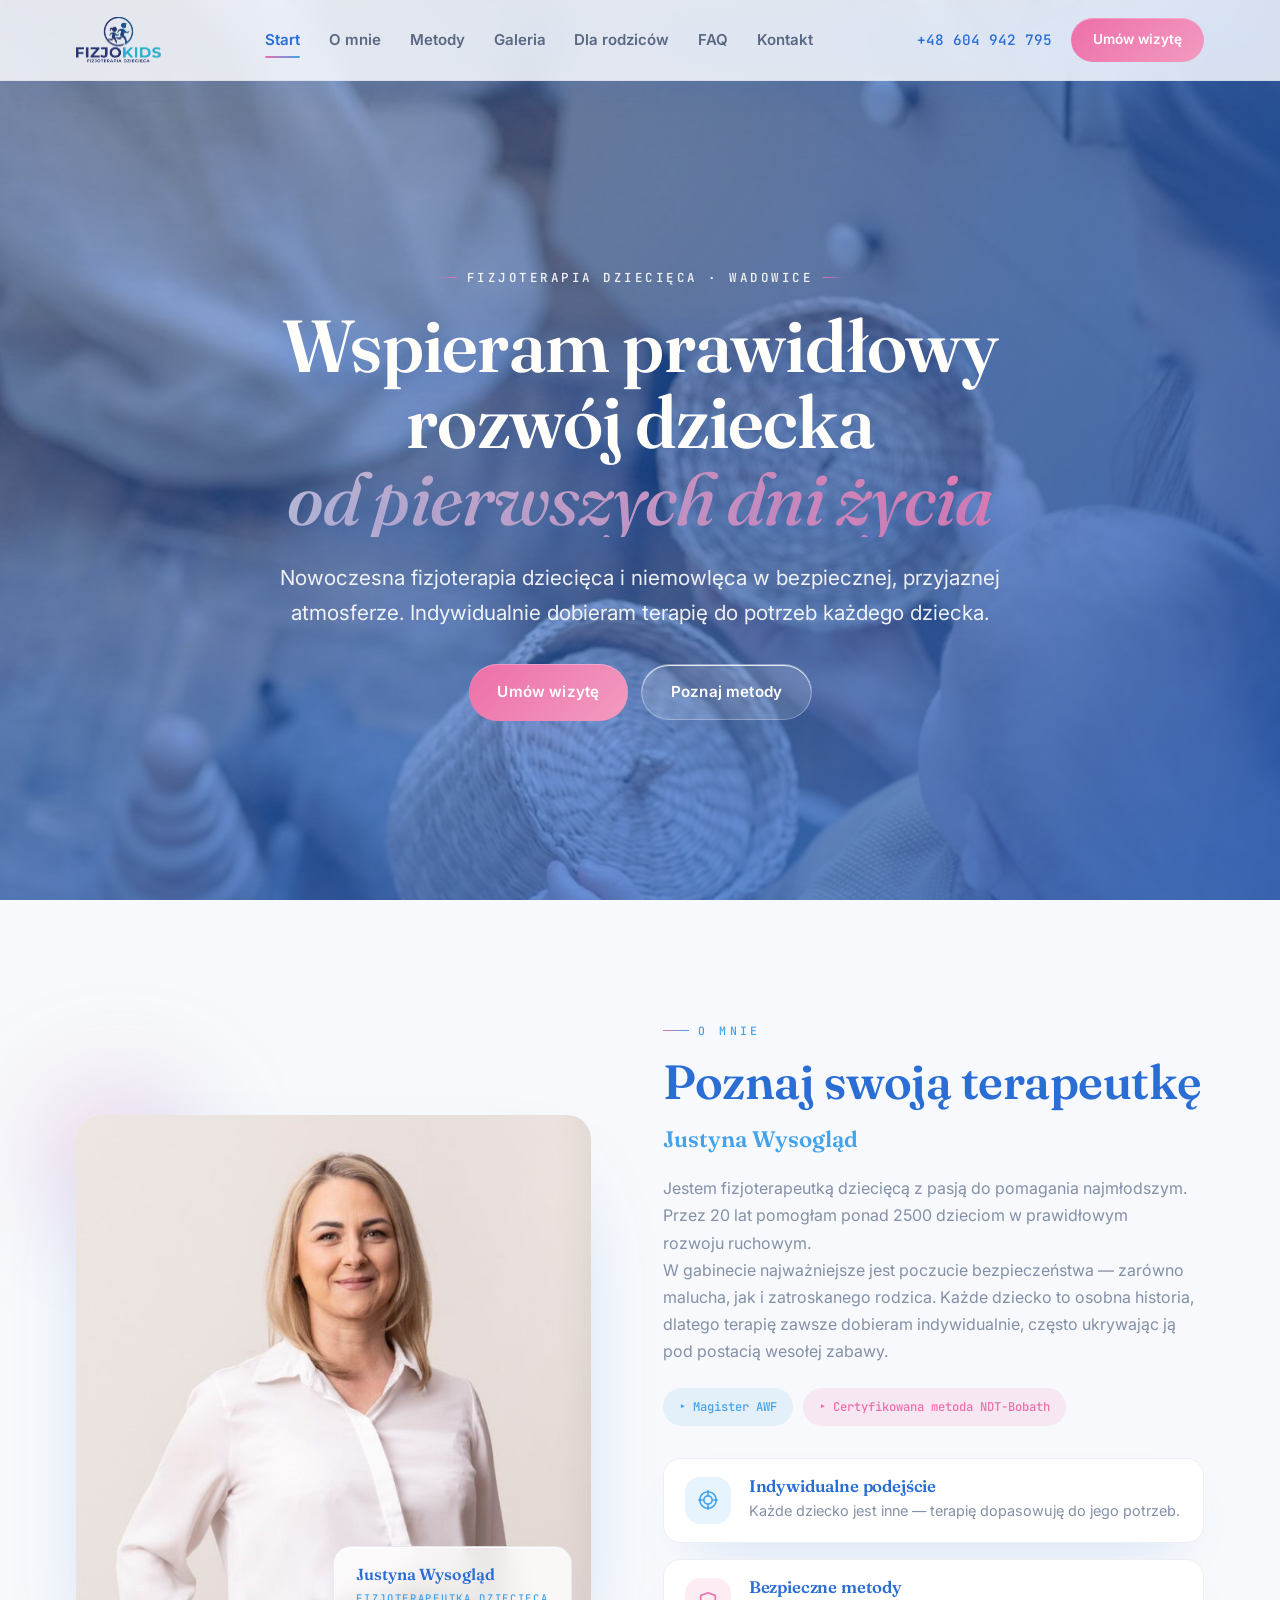
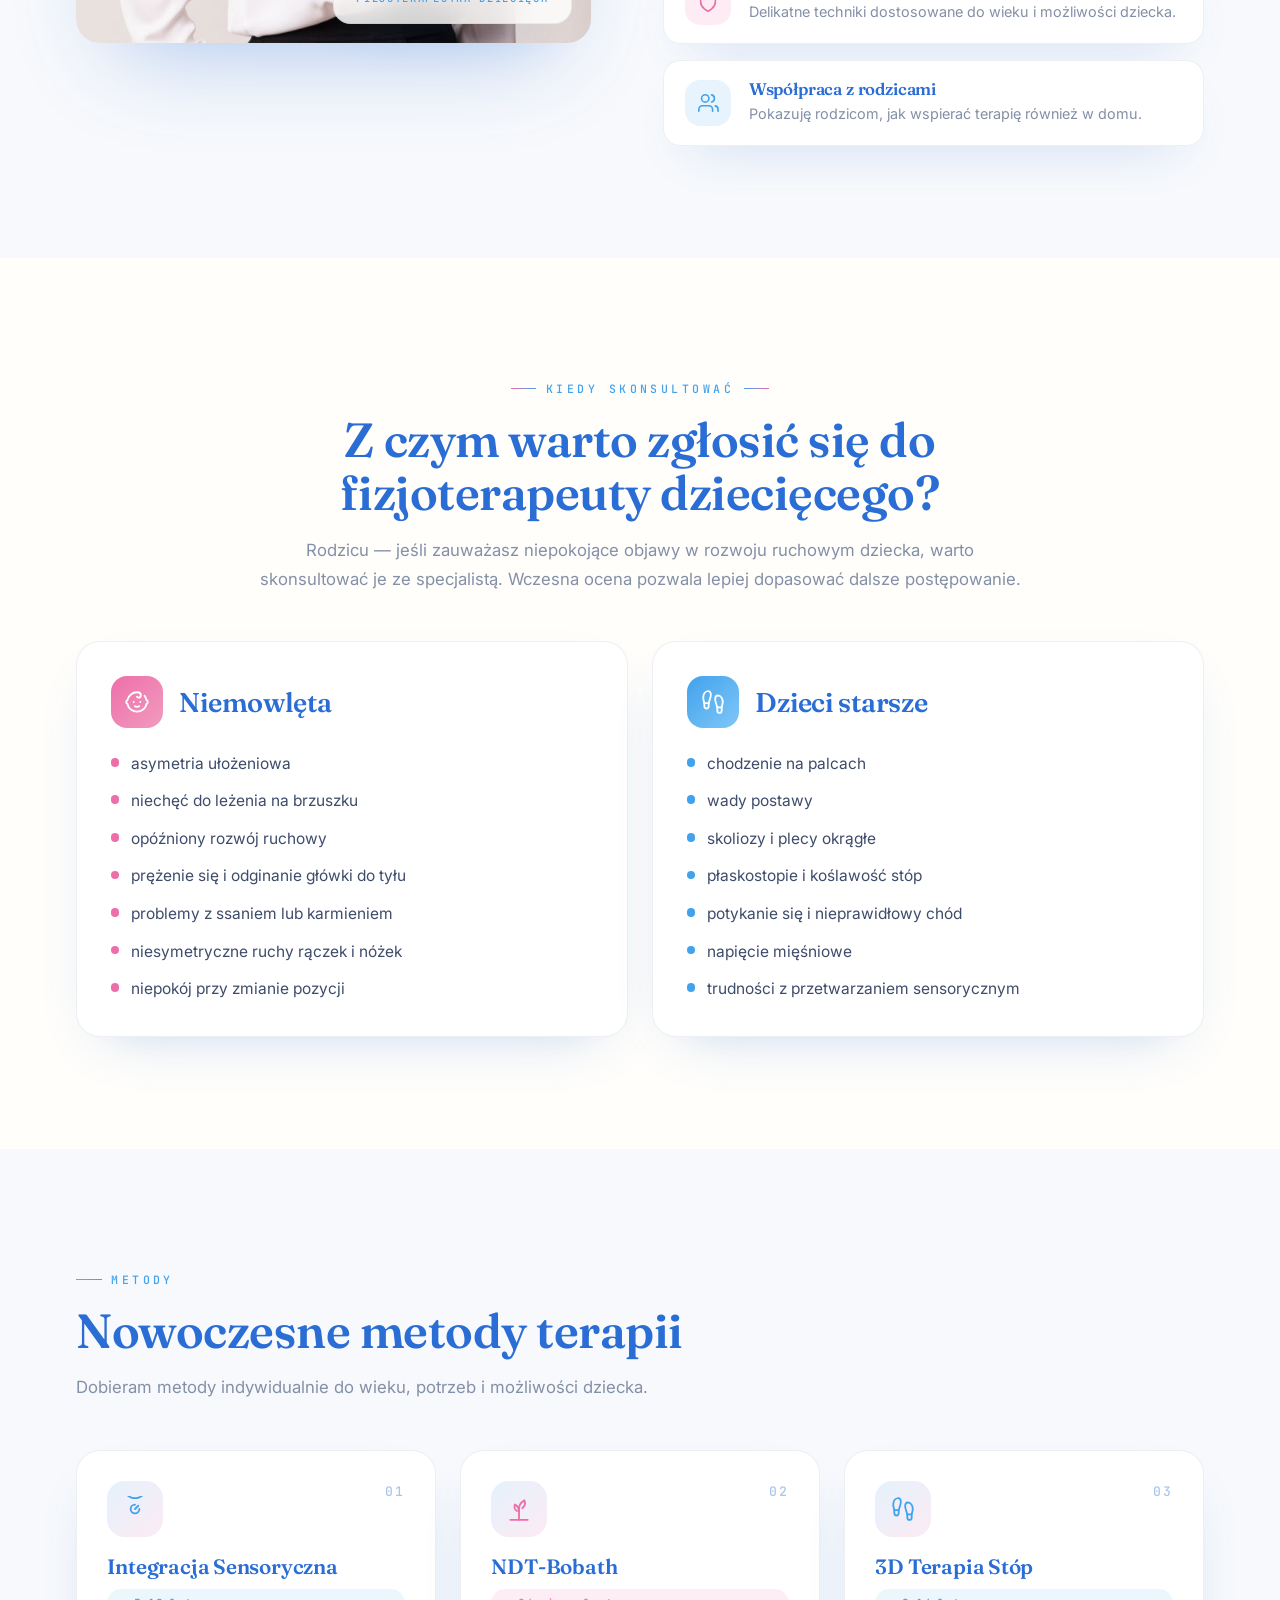
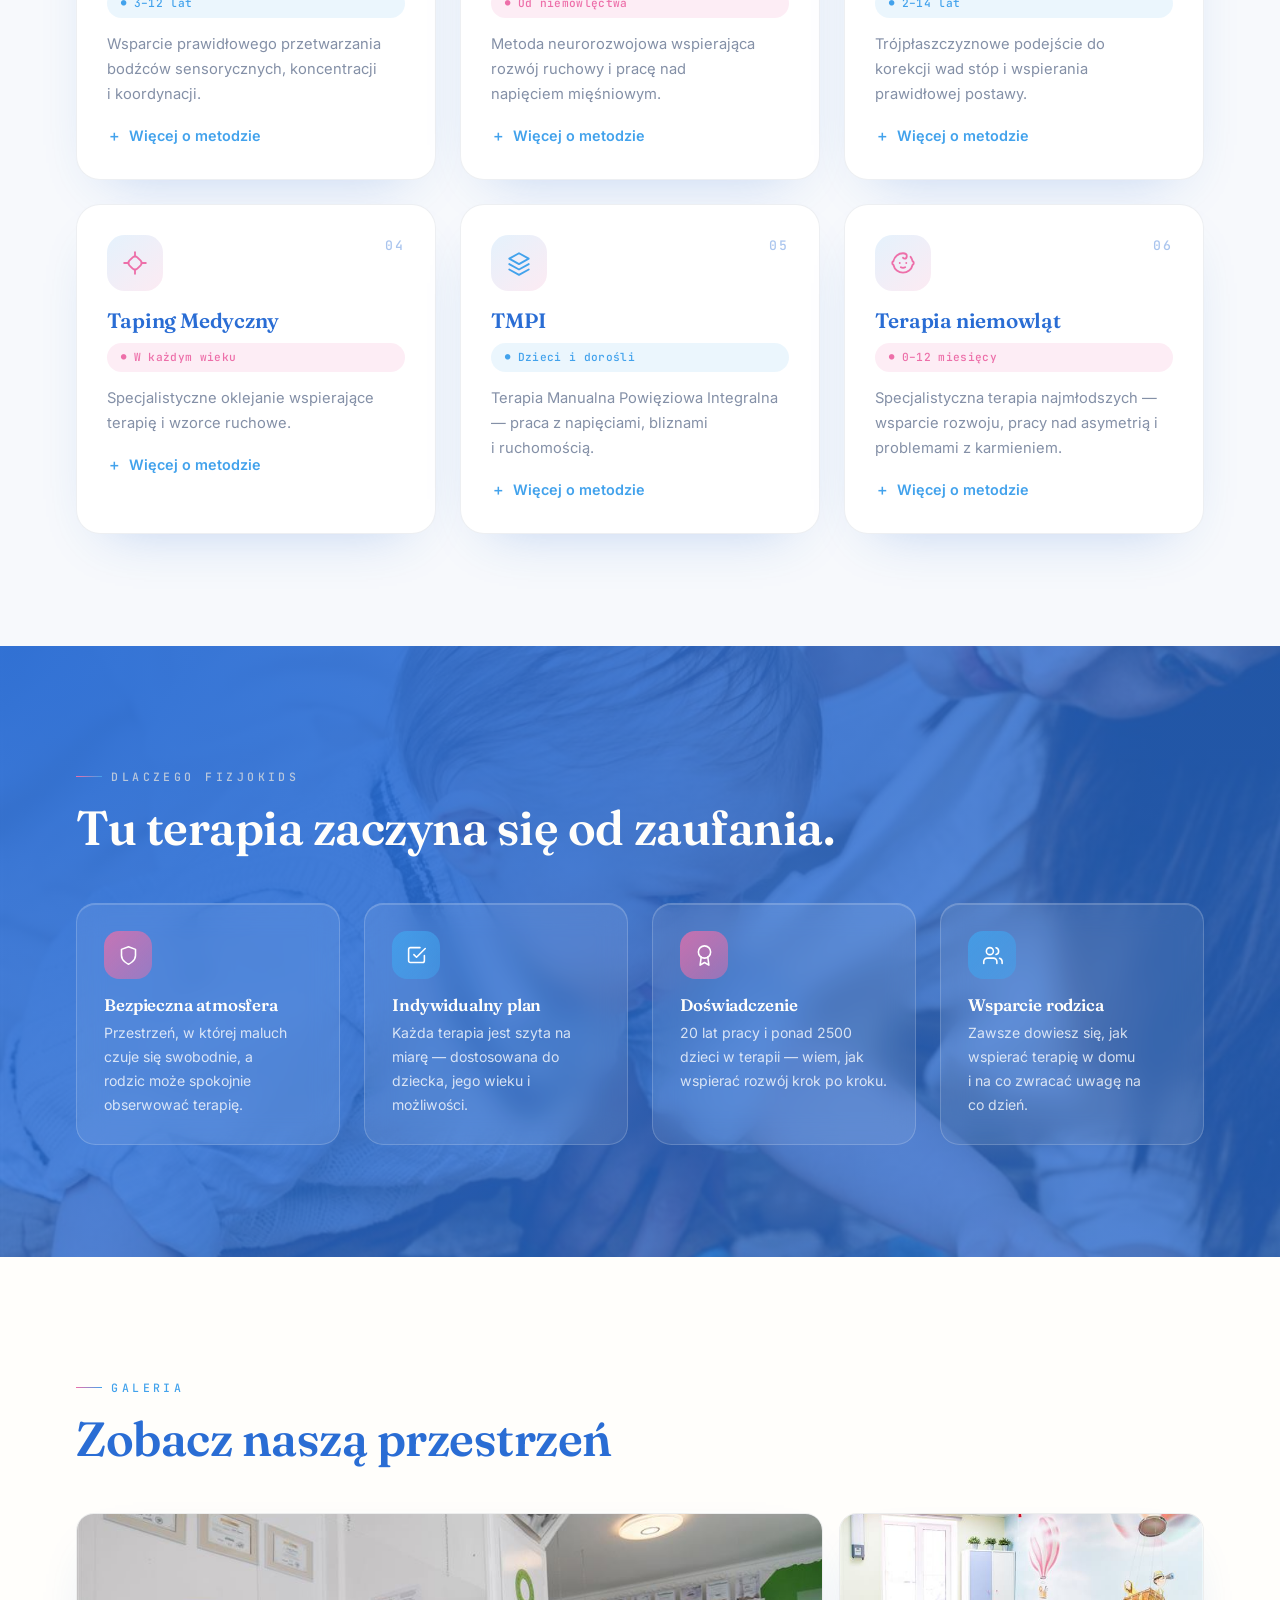
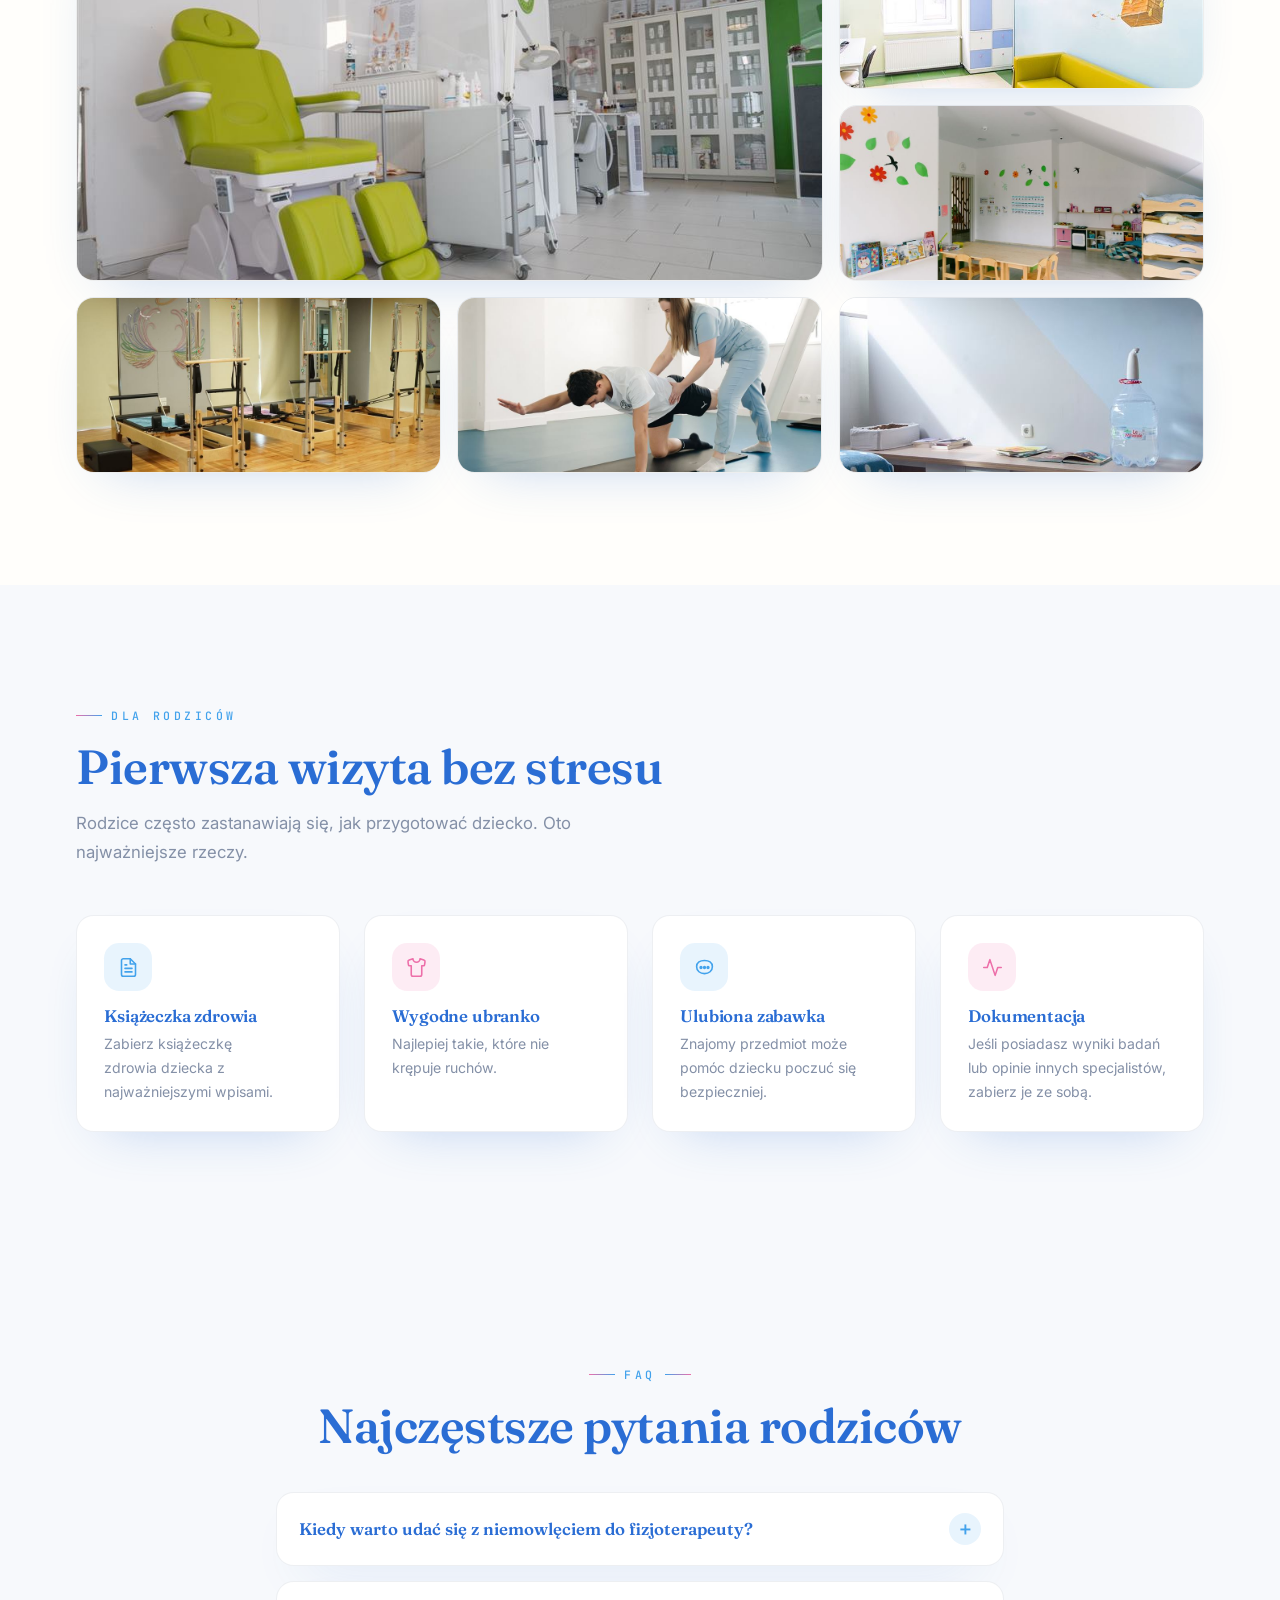
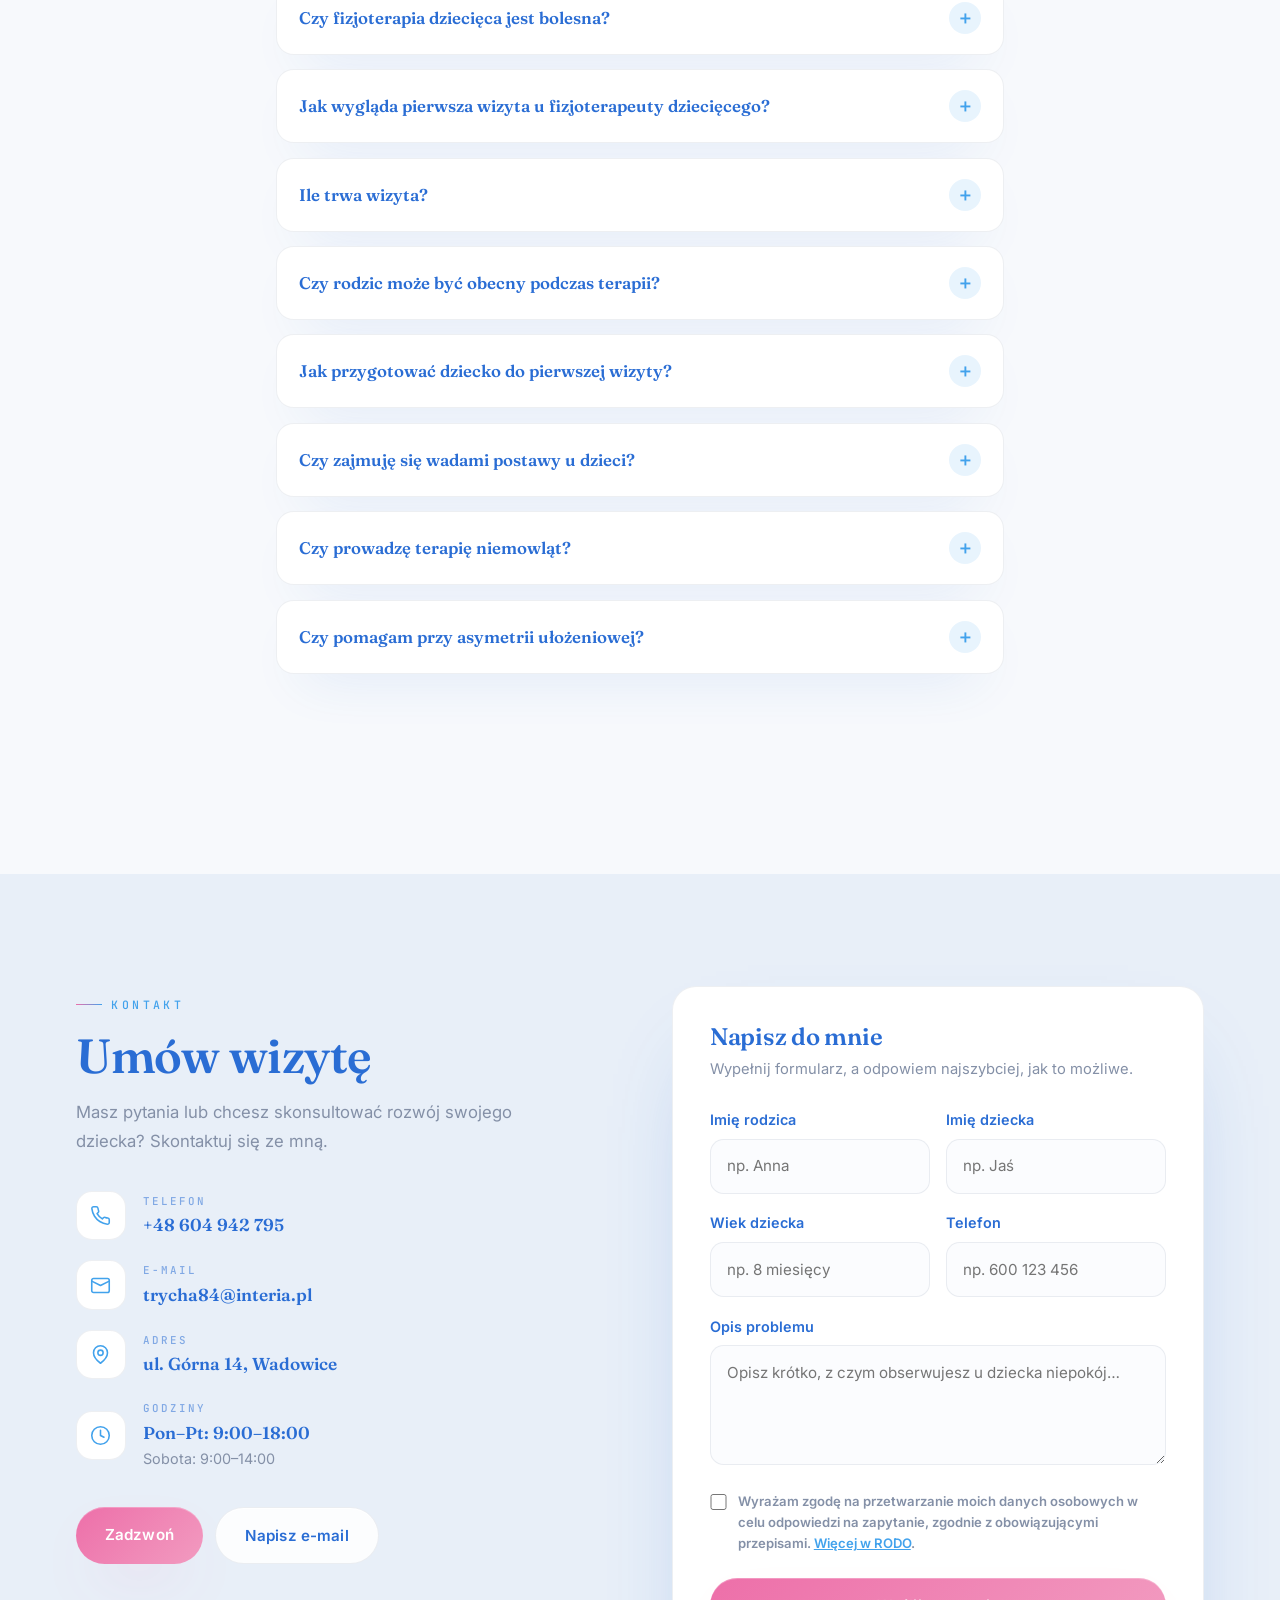
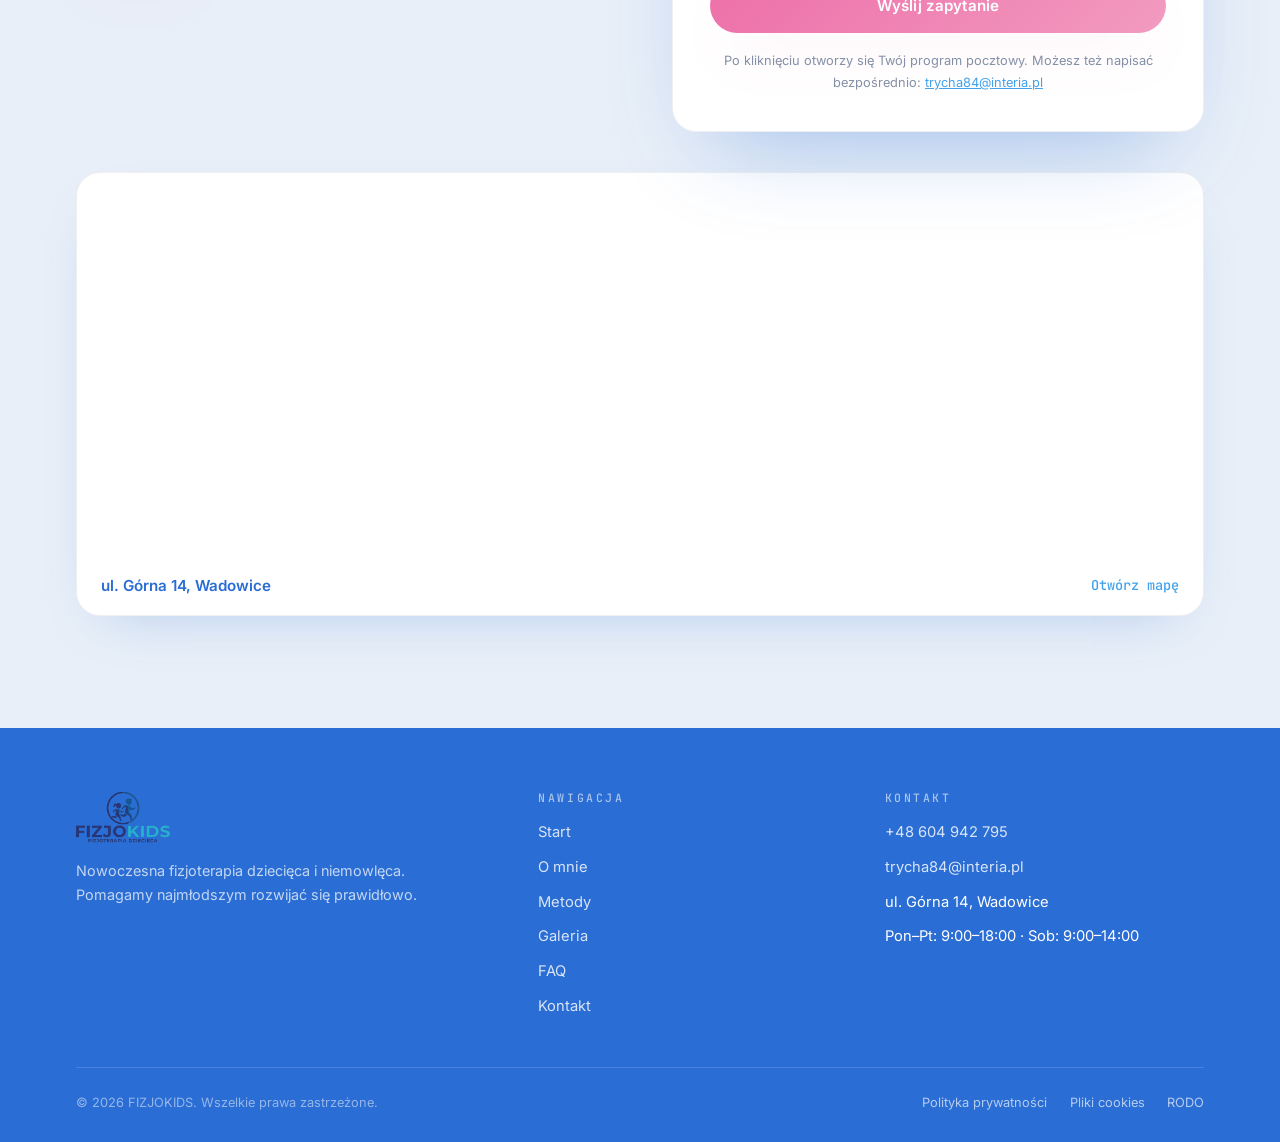
==== commit 871b11ba: "1" ====
--- a/index.html
+++ b/index.html
@@ -6,7 +6,7 @@
   <title>Fizjoterapia dziecięca Wadowice | FIZJOKIDS – Justyna Wysogląd</title>
   <meta name="description" content="Fizjoterapia dziecięca i niemowlęca w Wadowicach. Justyna Wysogląd – 20 lat doświadczenia. NDT-Bobath, integracja sensoryczna, 3D terapia stóp i wsparcie rozwoju dziecka.">
   <meta name="robots" content="index, follow, max-image-preview:large">
-  <meta name="theme-color" content="#123B46">
+  <meta name="theme-color" content="#2A6DD4">
   <link rel="canonical" href="https://fizjokids.pl/">
   <link rel="icon" type="image/svg+xml" href="assets/favicon.svg">
 
@@ -53,32 +53,32 @@
   <style>
     *,*::before,*::after{box-sizing:border-box;margin:0;padding:0}
     html{-webkit-text-size-adjust:100%;scroll-behavior:smooth;scroll-padding-top:5.5rem}
-    body{font-family:'Inter',system-ui,-apple-system,'Segoe UI',Roboto,sans-serif;font-size:1rem;line-height:1.7;color:#14242a;background:#f6f5f1;-webkit-font-smoothing:antialiased;overflow-x:hidden}
+    body{font-family:'Inter',system-ui,-apple-system,'Segoe UI',Roboto,sans-serif;font-size:1rem;line-height:1.7;color:#3e4c6b;background:#f7f9fc;-webkit-font-smoothing:antialiased;overflow-x:hidden}
     img{max-width:100%;display:block}a{color:inherit;text-decoration:none}button{font:inherit;cursor:pointer;border:none;background:none;color:inherit}ul{list-style:none}
     .hidden{display:none!important}
-    :focus-visible{outline:3px solid rgba(20,124,128,.55);outline-offset:3px;border-radius:.4rem}
-    .skip-link{position:absolute;left:-9999px;top:0;z-index:9999;padding:1rem 1.5rem;background:#123b46;color:#fff;border-radius:0 0 1rem 0}
+    :focus-visible{outline:3px solid rgba(66,162,236,.55);outline-offset:3px;border-radius:.4rem}
+    .skip-link{position:absolute;left:-9999px;top:0;z-index:9999;padding:1rem 1.5rem;background:#2a6dd4;color:#fff;border-radius:0 0 1rem 0}
     .skip-link:focus{left:0;color:#fff}
     .wrap{width:100%;max-width:1200px;margin-inline:auto;padding-inline:clamp(1.125rem,3.5vw,2.25rem)}
-    .topbar{position:fixed;top:0;left:0;right:0;z-index:60;background:rgba(255,254,251,.82);border-bottom:1px solid rgba(20,36,42,.055);-webkit-backdrop-filter:blur(14px) saturate(150%);backdrop-filter:blur(14px) saturate(150%);box-shadow:0 12px 40px -24px rgba(18,59,70,.28)}
+    .topbar{position:fixed;top:0;left:0;right:0;z-index:60;background:rgba(255,255,255,.82);border-bottom:1px solid rgba(62,76,107,.055);-webkit-backdrop-filter:blur(14px) saturate(150%);backdrop-filter:blur(14px) saturate(150%);box-shadow:0 12px 40px -24px rgba(42,109,212,.28)}
     .nav{display:flex;align-items:center;justify-content:space-between;gap:1.5rem;height:5rem}
     .nav__logo img{height:2.9rem;width:auto}
     .nav__links{display:flex;align-items:center;gap:1.8rem}
-    .nav-link{font-weight:600;color:#2e3e44;transition:color 200ms ease}
-    .nav-link:hover{color:#123b46}
+    .nav-link{font-weight:600;color:#5a6884;transition:color 200ms ease}
+    .nav-link:hover{color:#2a6dd4}
     .nav__actions{display:flex;align-items:center;gap:1.2rem}
     .btn{display:inline-flex;align-items:center;justify-content:center;gap:.5rem;padding:.9rem 1.8rem;border-radius:999px;font-weight:600;font-size:.95rem;white-space:nowrap;transition:transform 180ms ease,box-shadow 180ms ease}
     .btn:hover{transform:translateY(-2px)}
-    .btn--primary{background:linear-gradient(135deg,#e87961,#f09679);color:#fff;box-shadow:0 26px 55px -26px rgba(232,121,97,.75)}
-    .btn--ghost{background:rgba(255,255,255,.85);color:#123b46;border:1px solid rgba(20,36,42,.09)}
+    .btn--primary{background:linear-gradient(135deg,#ed6fa9,#f29bc0);color:#fff;box-shadow:0 26px 55px -26px rgba(237,111,169,.75)}
+    .btn--ghost{background:rgba(255,255,255,.85);color:#2a6dd4;border:1px solid rgba(62,76,107,.09)}
     .btn--sm{padding:.68rem 1.35rem;font-size:.85rem}
     @media(max-width:1024px){.nav__links,.nav__actions .nav__phone,.nav__actions .btn{display:none}}
     .hero{position:relative;min-height:100svh;display:flex;align-items:center;justify-content:center;overflow:hidden;padding-top:5rem}
     .hero-bg{position:absolute;inset:0;width:100%;height:100%;object-fit:cover;object-position:center 18%;transform:scale(1.04)}
-    .hero-overlay{position:absolute;inset:0;background:radial-gradient(120% 130% at 12% 0%,rgba(18,59,70,.34) 0%,rgba(18,59,70,.78) 100%)}
+    .hero-overlay{position:absolute;inset:0;background:radial-gradient(120% 130% at 12% 0%,rgba(42,109,212,.34) 0%,rgba(42,109,212,.78) 100%)}
     .hero__content{position:relative;z-index:2;text-align:center;padding:clamp(3rem,8vw,6rem) 1.25rem;max-width:64rem}
     .hero__kicker{font-family:'JetBrains Mono',monospace;font-size:.78rem;letter-spacing:.28em;text-transform:uppercase;color:rgba(255,255,255,.92)}
-    .hero__title{margin-top:1.2rem;color:#fffefb;font-family:'Fraunces',Georgia,serif;font-weight:600;line-height:1.04;font-size:clamp(2.5rem,7vw,4.6rem)}
+    .hero__title{margin-top:1.2rem;color:#ffffff;font-family:'Fraunces',Georgia,serif;font-weight:600;line-height:1.04;font-size:clamp(2.5rem,7vw,4.6rem)}
     .hero__lead{margin:1.4rem auto 0;max-width:46rem;color:rgba(255,255,255,.9);font-size:clamp(1.05rem,2vw,1.3rem)}
     .hero__cta{margin-top:2.1rem;display:flex;gap:.8rem;justify-content:center;flex-wrap:wrap}
     .hero__cta .btn--ghost{background:rgba(255,255,255,.14);color:#fff;border-color:rgba(255,255,255,.28)}
--- a/css/main.css
+++ b/css/main.css
@@ -1,4 +1,4 @@
-﻿/* ============================================================
+/* ============================================================
    FIZJOKIDS – główny arkusz stylów
    Fonty: Inter (Sans / body), Fraunces (Serif / nagłówki),
           JetBrains Mono (Mono / etykiety, badge, eyebrow)
@@ -6,19 +6,19 @@
 
 /* ---------- ZMIENNE PROJEKTOWE ---------- */
 :root {
-  --bg: #F6F5F1;
-  --bg-soft: #FBFBF8;
+  --bg: #F7F9FC;
+  --bg-soft: #FBFCFE;
   --cream: #FFFEFB;
   --surface: #FFFFFF;
-  --ink: #14242A;
-  --ink-soft: #2E3E44;
-  --muted: #5C6B70;
-  --line: rgba(20, 36, 42, 0.09);
-  --line-soft: rgba(20, 36, 42, 0.055);
-  --primary: #123B46;
-  --teal: #127C80;
-  --accent: #E87961;
-  --accent-2: #E2A76F;
+  --ink: #3E4C6B;
+  --ink-soft: #5A6884;
+  --muted: #8490A7;
+  --line: rgba(62, 76, 107, 0.09);
+  --line-soft: rgba(62, 76, 107, 0.055);
+  --primary: #2A6DD4;
+  --teal: #42A2EC;
+  --accent: #ED6FA9;
+  --accent-2: #B9C7DC;
   --white: #FFFFFF;
 
   --font-body: 'Inter', system-ui, -apple-system, 'Segoe UI', Roboto, sans-serif;
@@ -31,9 +31,9 @@
   --radius-sm: 1.1rem;
   --radius-xs: 0.8rem;
 
-  --shadow-soft: 0 22px 55px -30px rgba(18, 59, 70, 0.32), inset 0 1px 0 rgba(255, 255, 255, 0.85);
-  --shadow-card: 0 44px 90px -44px rgba(18, 59, 70, 0.42), inset 0 1px 0 rgba(255, 255, 255, 0.9);
-  --shadow-cta: 0 26px 55px -26px rgba(232, 121, 97, 0.75), inset 0 1px 0 rgba(255, 255, 255, 0.25);
+  --shadow-soft: 0 22px 55px -30px rgba(42, 109, 212, 0.32), inset 0 1px 0 rgba(255, 255, 255, 0.85);
+  --shadow-card: 0 44px 90px -44px rgba(42, 109, 212, 0.42), inset 0 1px 0 rgba(255, 255, 255, 0.9);
+  --shadow-cta: 0 26px 55px -26px rgba(237, 111, 169, 0.75), inset 0 1px 0 rgba(255, 255, 255, 0.25);
 
   color-scheme: light;
   scroll-behavior: smooth;
@@ -72,10 +72,10 @@
 p { color: var(--muted); max-width: 70ch; text-wrap: pretty; }
 small { font-size: 0.85em; }
 
-::selection { background: rgba(232, 121, 97, 0.22); color: var(--primary); }
+::selection { background: rgba(237, 111, 169, 0.22); color: var(--primary); }
 
 :focus-visible {
-  outline: 3px solid rgba(20, 124, 128, 0.55);
+  outline: 3px solid rgba(66, 162, 236, 0.55);
   outline-offset: 3px;
   border-radius: 0.4rem;
 }
@@ -169,11 +169,11 @@
 .btn--block { width: 100%; }
 
 .btn--primary {
-  background: linear-gradient(135deg, var(--accent), #f09679);
+  background: linear-gradient(135deg, var(--accent), #F29BC0);
   color: #fff;
   box-shadow: var(--shadow-cta);
 }
-.btn--primary:hover { box-shadow: 0 32px 70px -28px rgba(232, 121, 97, 0.85), inset 0 1px 0 rgba(255, 255, 255, 0.3); }
+.btn--primary:hover { box-shadow: 0 32px 70px -28px rgba(237, 111, 169, 0.85), inset 0 1px 0 rgba(255, 255, 255, 0.3); }
 
 .btn--ghost {
   background: rgba(255, 255, 255, 0.85);
@@ -182,13 +182,13 @@
   -webkit-backdrop-filter: blur(8px);
   backdrop-filter: blur(8px);
 }
-.btn--ghost:hover { border-color: rgba(18, 59, 70, 0.22); }
+.btn--ghost:hover { border-color: rgba(42, 109, 212, 0.22); }
 
 .btn--dark { background: var(--primary); color: #fff; }
 .btn--dark:hover { background: var(--teal); }
 
 .btn--light { background: var(--surface); color: var(--primary); }
-.btn--light:hover { background: #f2f5f4; }
+.btn--light:hover { background: #eef2f8; }
 
 .btn--sm { padding: 0.68rem 1.35rem; font-size: 0.85rem; }
 
@@ -197,16 +197,16 @@
   position: fixed;
   top: 0; left: 0; right: 0;
   z-index: 60;
-  background: rgba(255, 254, 251, 0.82);
+  background: rgba(255, 255, 255, 0.82);
   border-bottom: 1px solid var(--line-soft);
   -webkit-backdrop-filter: blur(14px) saturate(150%);
   backdrop-filter: blur(14px) saturate(150%);
-  box-shadow: 0 12px 40px -24px rgba(18, 59, 70, 0.28);
+  box-shadow: 0 12px 40px -24px rgba(42, 109, 212, 0.28);
   transition: background 240ms ease, box-shadow 240ms ease;
 }
 .topbar.is-scrolled {
-  background: rgba(255, 254, 251, 0.94);
-  box-shadow: 0 14px 44px -22px rgba(18, 59, 70, 0.34);
+  background: rgba(255, 255, 255, 0.94);
+  box-shadow: 0 14px 44px -22px rgba(42, 109, 212, 0.34);
 }
 
 .nav {
@@ -262,7 +262,7 @@
   align-items: center;
   transition: background 200ms ease;
 }
-.nav__burger:hover { background: rgba(18, 59, 70, 0.06); }
+.nav__burger:hover { background: rgba(42, 109, 212, 0.06); }
 .nav__burger span { width: 18px; height: 2px; border-radius: 2px; background: var(--primary); transition: transform 220ms ease; }
 
 @media (max-width: 1024px) {
@@ -274,11 +274,11 @@
   position: absolute;
   top: 5rem; left: 0; right: 0;
   padding: 0.75rem 1.25rem 1.5rem;
-  background: rgba(255, 254, 251, 0.95);
+  background: rgba(255, 255, 255, 0.95);
   -webkit-backdrop-filter: blur(14px);
   backdrop-filter: blur(14px);
   border-bottom: 1px solid var(--line);
-  box-shadow: 0 40px 70px -30px rgba(18, 59, 70, 0.35);
+  box-shadow: 0 40px 70px -30px rgba(42, 109, 212, 0.35);
   border-radius: 0 0 1.5rem 1.5rem;
   max-height: calc(100vh - 5rem);
   overflow-y: auto;
@@ -290,7 +290,7 @@
   font-weight: 600;
   color: var(--primary);
 }
-.mobile-menu a.mm-link:hover { background: rgba(18, 59, 70, 0.06); }
+.mobile-menu a.mm-link:hover { background: rgba(42, 109, 212, 0.06); }
 .mm-ctas {
   margin-top: 0.75rem;
   padding-top: 1rem;
@@ -325,7 +325,7 @@
   position: absolute;
   inset: 0;
   background:
-    radial-gradient(120% 130% at 12% 0%, rgba(18, 59, 70, 0.34) 0%, rgba(18, 59, 70, 0.78) 100%);
+    radial-gradient(120% 130% at 12% 0%, rgba(42, 109, 212, 0.34) 0%, rgba(42, 109, 212, 0.78) 100%);
 }
 .hero__content {
   position: relative;
@@ -357,7 +357,7 @@
   color: var(--cream);
   font-size: clamp(2.5rem, 7vw, 4.6rem);
   line-height: 1.04;
-  text-shadow: 0 8px 40px rgba(18, 59, 70, 0.45);
+  text-shadow: 0 8px 40px rgba(42, 109, 212, 0.45);
 }
 .hero__title em {
   display: block;
@@ -388,7 +388,7 @@
   top: -1.6rem; left: -1.6rem;
   width: 9rem; height: 9rem;
   border-radius: 999px;
-  background: radial-gradient(circle at 30% 30%, rgba(232, 121, 97, 0.35), rgba(20, 124, 128, 0.25));
+  background: radial-gradient(circle at 30% 30%, rgba(237, 111, 169, 0.35), rgba(66, 162, 236, 0.25));
   filter: blur(52px);
   z-index: 0;
   animation: blobFloat 9s ease-in-out infinite alternate;
@@ -404,7 +404,7 @@
 .about__badge {
   position: absolute;
   bottom: 1.2rem; right: 1.2rem;
-  background: rgba(255, 254, 251, 0.82);
+  background: rgba(255, 255, 255, 0.82);
   -webkit-backdrop-filter: blur(14px);
   backdrop-filter: blur(14px);
   border: 1px solid var(--line);
@@ -445,8 +445,8 @@
   font-weight: 500;
 }
 .chip::before { content: '▸'; font-size: 0.8rem; }
-.chip--teal { background: rgba(20, 124, 128, 0.1); color: var(--teal); }
-.chip--accent { background: rgba(232, 121, 97, 0.12); color: var(--accent); }
+.chip--teal { background: rgba(66, 162, 236, 0.1); color: var(--teal); }
+.chip--accent { background: rgba(237, 111, 169, 0.12); color: var(--accent); }
 
 .feat-list { margin-top: 2rem; display: grid; gap: 1rem; }
 .feat {
@@ -469,8 +469,8 @@
   align-items: center;
   justify-content: center;
 }
-.feat__icon--teal { background: rgba(20, 124, 128, 0.12); color: var(--teal); }
-.feat__icon--accent { background: rgba(232, 121, 97, 0.13); color: var(--accent); }
+.feat__icon--teal { background: rgba(66, 162, 236, 0.12); color: var(--teal); }
+.feat__icon--accent { background: rgba(237, 111, 169, 0.13); color: var(--accent); }
 .feat h3 { font-size: 1.05rem; font-weight: 600; }
 .feat p { margin-top: 0.2rem; font-size: 0.9rem; }
 
@@ -500,8 +500,8 @@
   flex-shrink: 0;
   color: #fff;
 }
-.consult-card__icon--accent { background: linear-gradient(135deg, var(--accent), #ef906f); }
-.consult-card__icon--teal { background: linear-gradient(135deg, var(--teal), #20a1a5); }
+.consult-card__icon--accent { background: linear-gradient(135deg, var(--accent), #F29BC0); }
+.consult-card__icon--teal { background: linear-gradient(135deg, var(--teal), #7FC7F7); }
 .consult-card h3 { font-size: 1.7rem; font-weight: 600; }
 .consult-list { margin-top: 1.4rem; display: grid; gap: 0.7rem; }
 .consult-list li { display: flex; align-items: flex-start; gap: 0.7rem; font-size: 0.97rem; color: var(--ink); }
@@ -535,7 +535,7 @@
   display: inline-flex;
   align-items: center;
   justify-content: center;
-  background: linear-gradient(140deg, rgba(20, 124, 128, 0.14), rgba(232, 121, 97, 0.14));
+  background: linear-gradient(140deg, rgba(66, 162, 236, 0.14), rgba(237, 111, 169, 0.14));
   color: var(--teal);
 }
 .method-card:nth-child(even) .method-card__icon { color: var(--accent); }
@@ -544,7 +544,7 @@
   font-weight: 500;
   font-size: 0.82rem;
   letter-spacing: 0.12em;
-  color: rgba(18, 59, 70, 0.4);
+  color: rgba(42, 109, 212, 0.4);
 }
 .method-card h3 { margin-top: 1.1rem; font-size: 1.3rem; font-weight: 600; }
 .method-tag {
@@ -554,7 +554,7 @@
   margin-top: 0.7rem;
   padding: 0.3rem 0.85rem;
   border-radius: 999px;
-  background: rgba(20, 124, 128, 0.1);
+  background: rgba(66, 162, 236, 0.1);
   color: var(--teal);
   font-family: var(--font-mono);
   font-size: 0.7rem;
@@ -562,7 +562,7 @@
   letter-spacing: 0.03em;
 }
 .method-tag::before { content: '●'; font-size: 0.55rem; border-radius: 999px; }
-.method-card:nth-child(even) .method-tag { background: rgba(232, 121, 97, 0.12); color: var(--accent); }
+.method-card:nth-child(even) .method-tag { background: rgba(237, 111, 169, 0.12); color: var(--accent); }
 .method-card p.desc { margin-top: 0.85rem; font-size: 0.92rem; }
 
 .method-toggle {
@@ -600,7 +600,7 @@
   position: absolute;
   inset: 0;
   background:
-    radial-gradient(90% 120% at 0% 0%, rgba(18, 59, 70, 0.96), rgba(18, 59, 70, 0.78));
+    radial-gradient(90% 120% at 0% 0%, rgba(42, 109, 212, 0.96), rgba(42, 109, 212, 0.78));
 }
 .section--featured .wrap { position: relative; z-index: 1; }
 .section--featured .eyebrow { color: var(--accent-2); }
@@ -627,8 +627,8 @@
   justify-content: center;
   color: #fff;
 }
-.feature-card__icon--accent { background: linear-gradient(135deg, rgba(232, 121, 97, 0.75), rgba(232, 121, 97, 0.45)); }
-.feature-card__icon--teal { background: linear-gradient(135deg, rgba(20, 124, 128, 0.8), rgba(20, 124, 128, 0.5)); }
+.feature-card__icon--accent { background: linear-gradient(135deg, rgba(237, 111, 169, 0.75), rgba(237, 111, 169, 0.45)); }
+.feature-card__icon--teal { background: linear-gradient(135deg, rgba(66, 162, 236, 0.8), rgba(66, 162, 236, 0.5)); }
 .feature-card h3 { margin-top: 1.05rem; color: var(--cream); font-size: 1.05rem; font-weight: 600; }
 .feature-card p { margin-top: 0.4rem; color: rgba(255, 255, 255, 0.78); font-size: 0.88rem; }
 @media (max-width: 1024px) { .featured-grid { grid-template-columns: repeat(2, 1fr); } }
@@ -650,7 +650,7 @@
   position: absolute;
   inset: auto 0 0 0;
   padding: 1.2rem 1.2rem 1rem;
-  background: linear-gradient(to top, rgba(18, 59, 70, 0.88), transparent);
+  background: linear-gradient(to top, rgba(42, 109, 212, 0.88), transparent);
   color: #fff;
   font-size: 0.84rem;
   font-weight: 600;
@@ -746,8 +746,8 @@
   align-items: center;
   justify-content: center;
 }
-.prep-card__icon--teal { background: rgba(20, 124, 128, 0.12); color: var(--teal); }
-.prep-card__icon--accent { background: rgba(232, 121, 97, 0.13); color: var(--accent); }
+.prep-card__icon--teal { background: rgba(66, 162, 236, 0.12); color: var(--teal); }
+.prep-card__icon--accent { background: rgba(237, 111, 169, 0.13); color: var(--accent); }
 .prep-card h3 { margin-top: 1rem; font-size: 1.05rem; font-weight: 600; }
 .prep-card p { margin-top: 0.4rem; font-size: 0.88rem; }
 @media (max-width: 1024px) { .prep-grid { grid-template-columns: repeat(2, 1fr); } }
@@ -781,7 +781,7 @@
   flex-shrink: 0;
   width: 2rem; height: 2rem;
   border-radius: 999px;
-  background: rgba(20, 124, 128, 0.12);
+  background: rgba(66, 162, 236, 0.12);
   color: var(--teal);
   display: inline-flex;
   align-items: center;
@@ -794,7 +794,7 @@
 .faq-panel p { padding: 0 1.4rem 1.3rem; font-size: 0.95rem; }
 
 /* ---------- KONTAKT ---------- */
-.contact { background: #E7EEF1; padding-block: var(--section); }
+.contact { background: #E8EFF8; padding-block: var(--section); }
 .contact__grid { display: grid; grid-template-columns: 1fr 1fr; gap: clamp(2.5rem, 6vw, 4rem); align-items: start; }
 .contact h2 { color: var(--primary); }
 .contact__intro { margin-top: 1rem; color: var(--muted); font-size: 1.05rem; max-width: 44ch; }
@@ -821,7 +821,7 @@
   font-weight: 500;
   letter-spacing: 0.18em;
   text-transform: uppercase;
-  color: rgba(18, 59, 70, 0.55);
+  color: rgba(42, 109, 212, 0.55);
 }
 .contact-row__label {
   color: var(--primary);
@@ -858,12 +858,12 @@
   border-radius: 0.85rem;
   transition: border-color 200ms ease, box-shadow 200ms ease, background 200ms ease;
 }
-.field input:hover, .field textarea:hover { border-color: rgba(18, 59, 70, 0.2); }
+.field input:hover, .field textarea:hover { border-color: rgba(42, 109, 212, 0.2); }
 .field input:focus, .field textarea:focus {
   outline: none;
   border-color: var(--teal);
   background: var(--surface);
-  box-shadow: 0 0 0 4px rgba(20, 124, 128, 0.14);
+  box-shadow: 0 0 0 4px rgba(66, 162, 236, 0.14);
 }
 .field textarea { resize: vertical; min-height: 7.5rem; }
 .field .consent { display: flex; align-items: flex-start; gap: 0.7rem; cursor: pointer; font-size: 0.82rem; color: var(--muted); line-height: 1.6; }
@@ -946,7 +946,7 @@
   align-items: center;
   gap: 0.5rem;
   padding: 0.45rem 0.45rem 0.45rem 0.7rem;
-  background: rgba(255, 254, 251, 0.9);
+  background: rgba(255, 255, 255, 0.9);
   -webkit-backdrop-filter: blur(14px);
   backdrop-filter: blur(14px);
   border: 1px solid var(--line);
@@ -967,7 +967,7 @@
   white-space: nowrap;
 }
 .sticky-cta .s-call { background: var(--primary); color: #fff; }
-.sticky-cta .s-book { background: linear-gradient(135deg, var(--accent), #f09679); color: #fff; }
+.sticky-cta .s-book { background: linear-gradient(135deg, var(--accent), #F29BC0); color: #fff; }
 .sticky-cta.is-visible { transform: translate(-50%, 0); opacity: 1; }
 .sticky-cta.is-hidden { transform: translate(-50%, 140%); opacity: 0; }
 @media (max-width: 767px) { .sticky-cta { display: flex; } }
@@ -1021,7 +1021,7 @@
 .legal-body a { color: var(--teal); text-decoration: underline; }
 .legal-body table { width: 100%; border-collapse: collapse; margin: 1rem 0 1.6rem; font-size: 0.9rem; }
 .legal-body th, .legal-body td { text-align: left; border: 1px solid var(--line); padding: 0.65rem 0.85rem; color: var(--muted); }
-.legal-body th { background: rgba(18, 59, 70, 0.05); color: var(--primary); font-weight: 600; }
+.legal-body th { background: rgba(42, 109, 212, 0.05); color: var(--primary); font-weight: 600; }
 .legal-cta { margin-top: 2rem; display: flex; gap: 0.8rem; flex-wrap: wrap; }
 
 /* ---------- PRZESTRZEGANIE NMOTION ---------- */
--- a/css/main.css
+++ b/css/main.css
@@ -1,4 +1,4 @@
-﻿/* ============================================================
+/* ============================================================
    FIZJOKIDS – główny arkusz stylów
    Fonty: Inter (Sans / body), Fraunces (Serif / nagłówki),
           JetBrains Mono (Mono / etykiety, badge, eyebrow)
@@ -6,19 +6,19 @@
 
 /* ---------- ZMIENNE PROJEKTOWE ---------- */
 :root {
-  --bg: #F6F5F1;
-  --bg-soft: #FBFBF8;
+  --bg: #F7F9FC;
+  --bg-soft: #FBFCFE;
   --cream: #FFFEFB;
   --surface: #FFFFFF;
-  --ink: #14242A;
-  --ink-soft: #2E3E44;
-  --muted: #5C6B70;
-  --line: rgba(20, 36, 42, 0.09);
-  --line-soft: rgba(20, 36, 42, 0.055);
-  --primary: #123B46;
-  --teal: #127C80;
-  --accent: #E87961;
-  --accent-2: #E2A76F;
+  --ink: #3E4C6B;
+  --ink-soft: #5A6884;
+  --muted: #8490A7;
+  --line: rgba(62, 76, 107, 0.09);
+  --line-soft: rgba(62, 76, 107, 0.055);
+  --primary: #2A6DD4;
+  --teal: #42A2EC;
+  --accent: #ED6FA9;
+  --accent-2: #B9C7DC;
   --white: #FFFFFF;
 
   --font-body: 'Inter', system-ui, -apple-system, 'Segoe UI', Roboto, sans-serif;
@@ -31,9 +31,9 @@
   --radius-sm: 1.1rem;
   --radius-xs: 0.8rem;
 
-  --shadow-soft: 0 22px 55px -30px rgba(18, 59, 70, 0.32), inset 0 1px 0 rgba(255, 255, 255, 0.85);
-  --shadow-card: 0 44px 90px -44px rgba(18, 59, 70, 0.42), inset 0 1px 0 rgba(255, 255, 255, 0.9);
-  --shadow-cta: 0 26px 55px -26px rgba(232, 121, 97, 0.75), inset 0 1px 0 rgba(255, 255, 255, 0.25);
+  --shadow-soft: 0 22px 55px -30px rgba(42, 109, 212, 0.32), inset 0 1px 0 rgba(255, 255, 255, 0.85);
+  --shadow-card: 0 44px 90px -44px rgba(42, 109, 212, 0.42), inset 0 1px 0 rgba(255, 255, 255, 0.9);
+  --shadow-cta: 0 26px 55px -26px rgba(237, 111, 169, 0.75), inset 0 1px 0 rgba(255, 255, 255, 0.25);
 
   color-scheme: light;
   scroll-behavior: smooth;
@@ -72,10 +72,10 @@
 p { color: var(--muted); max-width: 70ch; text-wrap: pretty; }
 small { font-size: 0.85em; }
 
-::selection { background: rgba(232, 121, 97, 0.22); color: var(--primary); }
+::selection { background: rgba(237, 111, 169, 0.22); color: var(--primary); }
 
 :focus-visible {
-  outline: 3px solid rgba(20, 124, 128, 0.55);
+  outline: 3px solid rgba(66, 162, 236, 0.55);
   outline-offset: 3px;
   border-radius: 0.4rem;
 }
@@ -169,11 +169,11 @@
 .btn--block { width: 100%; }
 
 .btn--primary {
-  background: linear-gradient(135deg, var(--accent), #f09679);
+  background: linear-gradient(135deg, var(--accent), #F29BC0);
   color: #fff;
   box-shadow: var(--shadow-cta);
 }
-.btn--primary:hover { box-shadow: 0 32px 70px -28px rgba(232, 121, 97, 0.85), inset 0 1px 0 rgba(255, 255, 255, 0.3); }
+.btn--primary:hover { box-shadow: 0 32px 70px -28px rgba(237, 111, 169, 0.85), inset 0 1px 0 rgba(255, 255, 255, 0.3); }
 
 .btn--ghost {
   background: rgba(255, 255, 255, 0.85);
@@ -182,13 +182,13 @@
   -webkit-backdrop-filter: blur(8px);
   backdrop-filter: blur(8px);
 }
-.btn--ghost:hover { border-color: rgba(18, 59, 70, 0.22); }
+.btn--ghost:hover { border-color: rgba(42, 109, 212, 0.22); }
 
 .btn--dark { background: var(--primary); color: #fff; }
 .btn--dark:hover { background: var(--teal); }
 
 .btn--light { background: var(--surface); color: var(--primary); }
-.btn--light:hover { background: #f2f5f4; }
+.btn--light:hover { background: #eef2f8; }
 
 .btn--sm { padding: 0.68rem 1.35rem; font-size: 0.85rem; }
 
@@ -197,16 +197,16 @@
   position: fixed;
   top: 0; left: 0; right: 0;
   z-index: 60;
-  background: rgba(255, 254, 251, 0.82);
+  background: rgba(255, 255, 255, 0.82);
   border-bottom: 1px solid var(--line-soft);
   -webkit-backdrop-filter: blur(14px) saturate(150%);
   backdrop-filter: blur(14px) saturate(150%);
-  box-shadow: 0 12px 40px -24px rgba(18, 59, 70, 0.28);
+  box-shadow: 0 12px 40px -24px rgba(42, 109, 212, 0.28);
   transition: background 240ms ease, box-shadow 240ms ease;
 }
 .topbar.is-scrolled {
-  background: rgba(255, 254, 251, 0.94);
-  box-shadow: 0 14px 44px -22px rgba(18, 59, 70, 0.34);
+  background: rgba(255, 255, 255, 0.94);
+  box-shadow: 0 14px 44px -22px rgba(42, 109, 212, 0.34);
 }
 
 .nav {
@@ -262,7 +262,7 @@
   align-items: center;
   transition: background 200ms ease;
 }
-.nav__burger:hover { background: rgba(18, 59, 70, 0.06); }
+.nav__burger:hover { background: rgba(42, 109, 212, 0.06); }
 .nav__burger span { width: 18px; height: 2px; border-radius: 2px; background: var(--primary); transition: transform 220ms ease; }
 
 @media (max-width: 1024px) {
@@ -274,11 +274,11 @@
   position: absolute;
   top: 5rem; left: 0; right: 0;
   padding: 0.75rem 1.25rem 1.5rem;
-  background: rgba(255, 254, 251, 0.95);
+  background: rgba(255, 255, 255, 0.95);
   -webkit-backdrop-filter: blur(14px);
   backdrop-filter: blur(14px);
   border-bottom: 1px solid var(--line);
-  box-shadow: 0 40px 70px -30px rgba(18, 59, 70, 0.35);
+  box-shadow: 0 40px 70px -30px rgba(42, 109, 212, 0.35);
   border-radius: 0 0 1.5rem 1.5rem;
   max-height: calc(100vh - 5rem);
   overflow-y: auto;
@@ -290,7 +290,7 @@
   font-weight: 600;
   color: var(--primary);
 }
-.mobile-menu a.mm-link:hover { background: rgba(18, 59, 70, 0.06); }
+.mobile-menu a.mm-link:hover { background: rgba(42, 109, 212, 0.06); }
 .mm-ctas {
   margin-top: 0.75rem;
   padding-top: 1rem;
@@ -325,7 +325,7 @@
   position: absolute;
   inset: 0;
   background:
-    radial-gradient(120% 130% at 12% 0%, rgba(18, 59, 70, 0.34) 0%, rgba(18, 59, 70, 0.78) 100%);
+    radial-gradient(120% 130% at 12% 0%, rgba(42, 109, 212, 0.34) 0%, rgba(42, 109, 212, 0.78) 100%);
 }
 .hero__content {
   position: relative;
@@ -357,7 +357,7 @@
   color: var(--cream);
   font-size: clamp(2.5rem, 7vw, 4.6rem);
   line-height: 1.04;
-  text-shadow: 0 8px 40px rgba(18, 59, 70, 0.45);
+  text-shadow: 0 8px 40px rgba(42, 109, 212, 0.45);
 }
 .hero__title em {
   display: block;
@@ -388,7 +388,7 @@
   top: -1.6rem; left: -1.6rem;
   width: 9rem; height: 9rem;
   border-radius: 999px;
-  background: radial-gradient(circle at 30% 30%, rgba(232, 121, 97, 0.35), rgba(20, 124, 128, 0.25));
+  background: radial-gradient(circle at 30% 30%, rgba(237, 111, 169, 0.35), rgba(66, 162, 236, 0.25));
   filter: blur(52px);
   z-index: 0;
   animation: blobFloat 9s ease-in-out infinite alternate;
@@ -404,7 +404,7 @@
 .about__badge {
   position: absolute;
   bottom: 1.2rem; right: 1.2rem;
-  background: rgba(255, 254, 251, 0.82);
+  background: rgba(255, 255, 255, 0.82);
   -webkit-backdrop-filter: blur(14px);
   backdrop-filter: blur(14px);
   border: 1px solid var(--line);
@@ -445,8 +445,8 @@
   font-weight: 500;
 }
 .chip::before { content: '▸'; font-size: 0.8rem; }
-.chip--teal { background: rgba(20, 124, 128, 0.1); color: var(--teal); }
-.chip--accent { background: rgba(232, 121, 97, 0.12); color: var(--accent); }
+.chip--teal { background: rgba(66, 162, 236, 0.1); color: var(--teal); }
+.chip--accent { background: rgba(237, 111, 169, 0.12); color: var(--accent); }
 
 .feat-list { margin-top: 2rem; display: grid; gap: 1rem; }
 .feat {
@@ -469,8 +469,8 @@
   align-items: center;
   justify-content: center;
 }
-.feat__icon--teal { background: rgba(20, 124, 128, 0.12); color: var(--teal); }
-.feat__icon--accent { background: rgba(232, 121, 97, 0.13); color: var(--accent); }
+.feat__icon--teal { background: rgba(66, 162, 236, 0.12); color: var(--teal); }
+.feat__icon--accent { background: rgba(237, 111, 169, 0.13); color: var(--accent); }
 .feat h3 { font-size: 1.05rem; font-weight: 600; }
 .feat p { margin-top: 0.2rem; font-size: 0.9rem; }
 
@@ -500,8 +500,8 @@
   flex-shrink: 0;
   color: #fff;
 }
-.consult-card__icon--accent { background: linear-gradient(135deg, var(--accent), #ef906f); }
-.consult-card__icon--teal { background: linear-gradient(135deg, var(--teal), #20a1a5); }
+.consult-card__icon--accent { background: linear-gradient(135deg, var(--accent), #F29BC0); }
+.consult-card__icon--teal { background: linear-gradient(135deg, var(--teal), #7FC7F7); }
 .consult-card h3 { font-size: 1.7rem; font-weight: 600; }
 .consult-list { margin-top: 1.4rem; display: grid; gap: 0.7rem; }
 .consult-list li { display: flex; align-items: flex-start; gap: 0.7rem; font-size: 0.97rem; color: var(--ink); }
@@ -535,7 +535,7 @@
   display: inline-flex;
   align-items: center;
   justify-content: center;
-  background: linear-gradient(140deg, rgba(20, 124, 128, 0.14), rgba(232, 121, 97, 0.14));
+  background: linear-gradient(140deg, rgba(66, 162, 236, 0.14), rgba(237, 111, 169, 0.14));
   color: var(--teal);
 }
 .method-card:nth-child(even) .method-card__icon { color: var(--accent); }
@@ -544,7 +544,7 @@
   font-weight: 500;
   font-size: 0.82rem;
   letter-spacing: 0.12em;
-  color: rgba(18, 59, 70, 0.4);
+  color: rgba(42, 109, 212, 0.4);
 }
 .method-card h3 { margin-top: 1.1rem; font-size: 1.3rem; font-weight: 600; }
 .method-tag {
@@ -554,7 +554,7 @@
   margin-top: 0.7rem;
   padding: 0.3rem 0.85rem;
   border-radius: 999px;
-  background: rgba(20, 124, 128, 0.1);
+  background: rgba(66, 162, 236, 0.1);
   color: var(--teal);
   font-family: var(--font-mono);
   font-size: 0.7rem;
@@ -562,7 +562,7 @@
   letter-spacing: 0.03em;
 }
 .method-tag::before { content: '●'; font-size: 0.55rem; border-radius: 999px; }
-.method-card:nth-child(even) .method-tag { background: rgba(232, 121, 97, 0.12); color: var(--accent); }
+.method-card:nth-child(even) .method-tag { background: rgba(237, 111, 169, 0.12); color: var(--accent); }
 .method-card p.desc { margin-top: 0.85rem; font-size: 0.92rem; }
 
 .method-toggle {
@@ -600,7 +600,7 @@
   position: absolute;
   inset: 0;
   background:
-    radial-gradient(90% 120% at 0% 0%, rgba(18, 59, 70, 0.96), rgba(18, 59, 70, 0.78));
+    radial-gradient(90% 120% at 0% 0%, rgba(42, 109, 212, 0.96), rgba(42, 109, 212, 0.78));
 }
 .section--featured .wrap { position: relative; z-index: 1; }
 .section--featured .eyebrow { color: var(--accent-2); }
@@ -627,8 +627,8 @@
   justify-content: center;
   color: #fff;
 }
-.feature-card__icon--accent { background: linear-gradient(135deg, rgba(232, 121, 97, 0.75), rgba(232, 121, 97, 0.45)); }
-.feature-card__icon--teal { background: linear-gradient(135deg, rgba(20, 124, 128, 0.8), rgba(20, 124, 128, 0.5)); }
+.feature-card__icon--accent { background: linear-gradient(135deg, rgba(237, 111, 169, 0.75), rgba(237, 111, 169, 0.45)); }
+.feature-card__icon--teal { background: linear-gradient(135deg, rgba(66, 162, 236, 0.8), rgba(66, 162, 236, 0.5)); }
 .feature-card h3 { margin-top: 1.05rem; color: var(--cream); font-size: 1.05rem; font-weight: 600; }
 .feature-card p { margin-top: 0.4rem; color: rgba(255, 255, 255, 0.78); font-size: 0.88rem; }
 @media (max-width: 1024px) { .featured-grid { grid-template-columns: repeat(2, 1fr); } }
@@ -650,7 +650,7 @@
   position: absolute;
   inset: auto 0 0 0;
   padding: 1.2rem 1.2rem 1rem;
-  background: linear-gradient(to top, rgba(18, 59, 70, 0.88), transparent);
+  background: linear-gradient(to top, rgba(42, 109, 212, 0.88), transparent);
   color: #fff;
   font-size: 0.84rem;
   font-weight: 600;
@@ -746,8 +746,8 @@
   align-items: center;
   justify-content: center;
 }
-.prep-card__icon--teal { background: rgba(20, 124, 128, 0.12); color: var(--teal); }
-.prep-card__icon--accent { background: rgba(232, 121, 97, 0.13); color: var(--accent); }
+.prep-card__icon--teal { background: rgba(66, 162, 236, 0.12); color: var(--teal); }
+.prep-card__icon--accent { background: rgba(237, 111, 169, 0.13); color: var(--accent); }
 .prep-card h3 { margin-top: 1rem; font-size: 1.05rem; font-weight: 600; }
 .prep-card p { margin-top: 0.4rem; font-size: 0.88rem; }
 @media (max-width: 1024px) { .prep-grid { grid-template-columns: repeat(2, 1fr); } }
@@ -781,7 +781,7 @@
   flex-shrink: 0;
   width: 2rem; height: 2rem;
   border-radius: 999px;
-  background: rgba(20, 124, 128, 0.12);
+  background: rgba(66, 162, 236, 0.12);
   color: var(--teal);
   display: inline-flex;
   align-items: center;
@@ -794,7 +794,7 @@
 .faq-panel p { padding: 0 1.4rem 1.3rem; font-size: 0.95rem; }
 
 /* ---------- KONTAKT ---------- */
-.contact { background: #E7EEF1; padding-block: var(--section); }
+.contact { background: #E8EFF8; padding-block: var(--section); }
 .contact__grid { display: grid; grid-template-columns: 1fr 1fr; gap: clamp(2.5rem, 6vw, 4rem); align-items: start; }
 .contact h2 { color: var(--primary); }
 .contact__intro { margin-top: 1rem; color: var(--muted); font-size: 1.05rem; max-width: 44ch; }
@@ -821,7 +821,7 @@
   font-weight: 500;
   letter-spacing: 0.18em;
   text-transform: uppercase;
-  color: rgba(18, 59, 70, 0.55);
+  color: rgba(42, 109, 212, 0.55);
 }
 .contact-row__label {
   color: var(--primary);
@@ -858,12 +858,12 @@
   border-radius: 0.85rem;
   transition: border-color 200ms ease, box-shadow 200ms ease, background 200ms ease;
 }
-.field input:hover, .field textarea:hover { border-color: rgba(18, 59, 70, 0.2); }
+.field input:hover, .field textarea:hover { border-color: rgba(42, 109, 212, 0.2); }
 .field input:focus, .field textarea:focus {
   outline: none;
   border-color: var(--teal);
   background: var(--surface);
-  box-shadow: 0 0 0 4px rgba(20, 124, 128, 0.14);
+  box-shadow: 0 0 0 4px rgba(66, 162, 236, 0.14);
 }
 .field textarea { resize: vertical; min-height: 7.5rem; }
 .field .consent { display: flex; align-items: flex-start; gap: 0.7rem; cursor: pointer; font-size: 0.82rem; color: var(--muted); line-height: 1.6; }
@@ -946,7 +946,7 @@
   align-items: center;
   gap: 0.5rem;
   padding: 0.45rem 0.45rem 0.45rem 0.7rem;
-  background: rgba(255, 254, 251, 0.9);
+  background: rgba(255, 255, 255, 0.9);
   -webkit-backdrop-filter: blur(14px);
   backdrop-filter: blur(14px);
   border: 1px solid var(--line);
@@ -967,7 +967,7 @@
   white-space: nowrap;
 }
 .sticky-cta .s-call { background: var(--primary); color: #fff; }
-.sticky-cta .s-book { background: linear-gradient(135deg, var(--accent), #f09679); color: #fff; }
+.sticky-cta .s-book { background: linear-gradient(135deg, var(--accent), #F29BC0); color: #fff; }
 .sticky-cta.is-visible { transform: translate(-50%, 0); opacity: 1; }
 .sticky-cta.is-hidden { transform: translate(-50%, 140%); opacity: 0; }
 @media (max-width: 767px) { .sticky-cta { display: flex; } }
@@ -1021,7 +1021,7 @@
 .legal-body a { color: var(--teal); text-decoration: underline; }
 .legal-body table { width: 100%; border-collapse: collapse; margin: 1rem 0 1.6rem; font-size: 0.9rem; }
 .legal-body th, .legal-body td { text-align: left; border: 1px solid var(--line); padding: 0.65rem 0.85rem; color: var(--muted); }
-.legal-body th { background: rgba(18, 59, 70, 0.05); color: var(--primary); font-weight: 600; }
+.legal-body th { background: rgba(42, 109, 212, 0.05); color: var(--primary); font-weight: 600; }
 .legal-cta { margin-top: 2rem; display: flex; gap: 0.8rem; flex-wrap: wrap; }
 
 /* ---------- PRZESTRZEGANIE NMOTION ---------- */
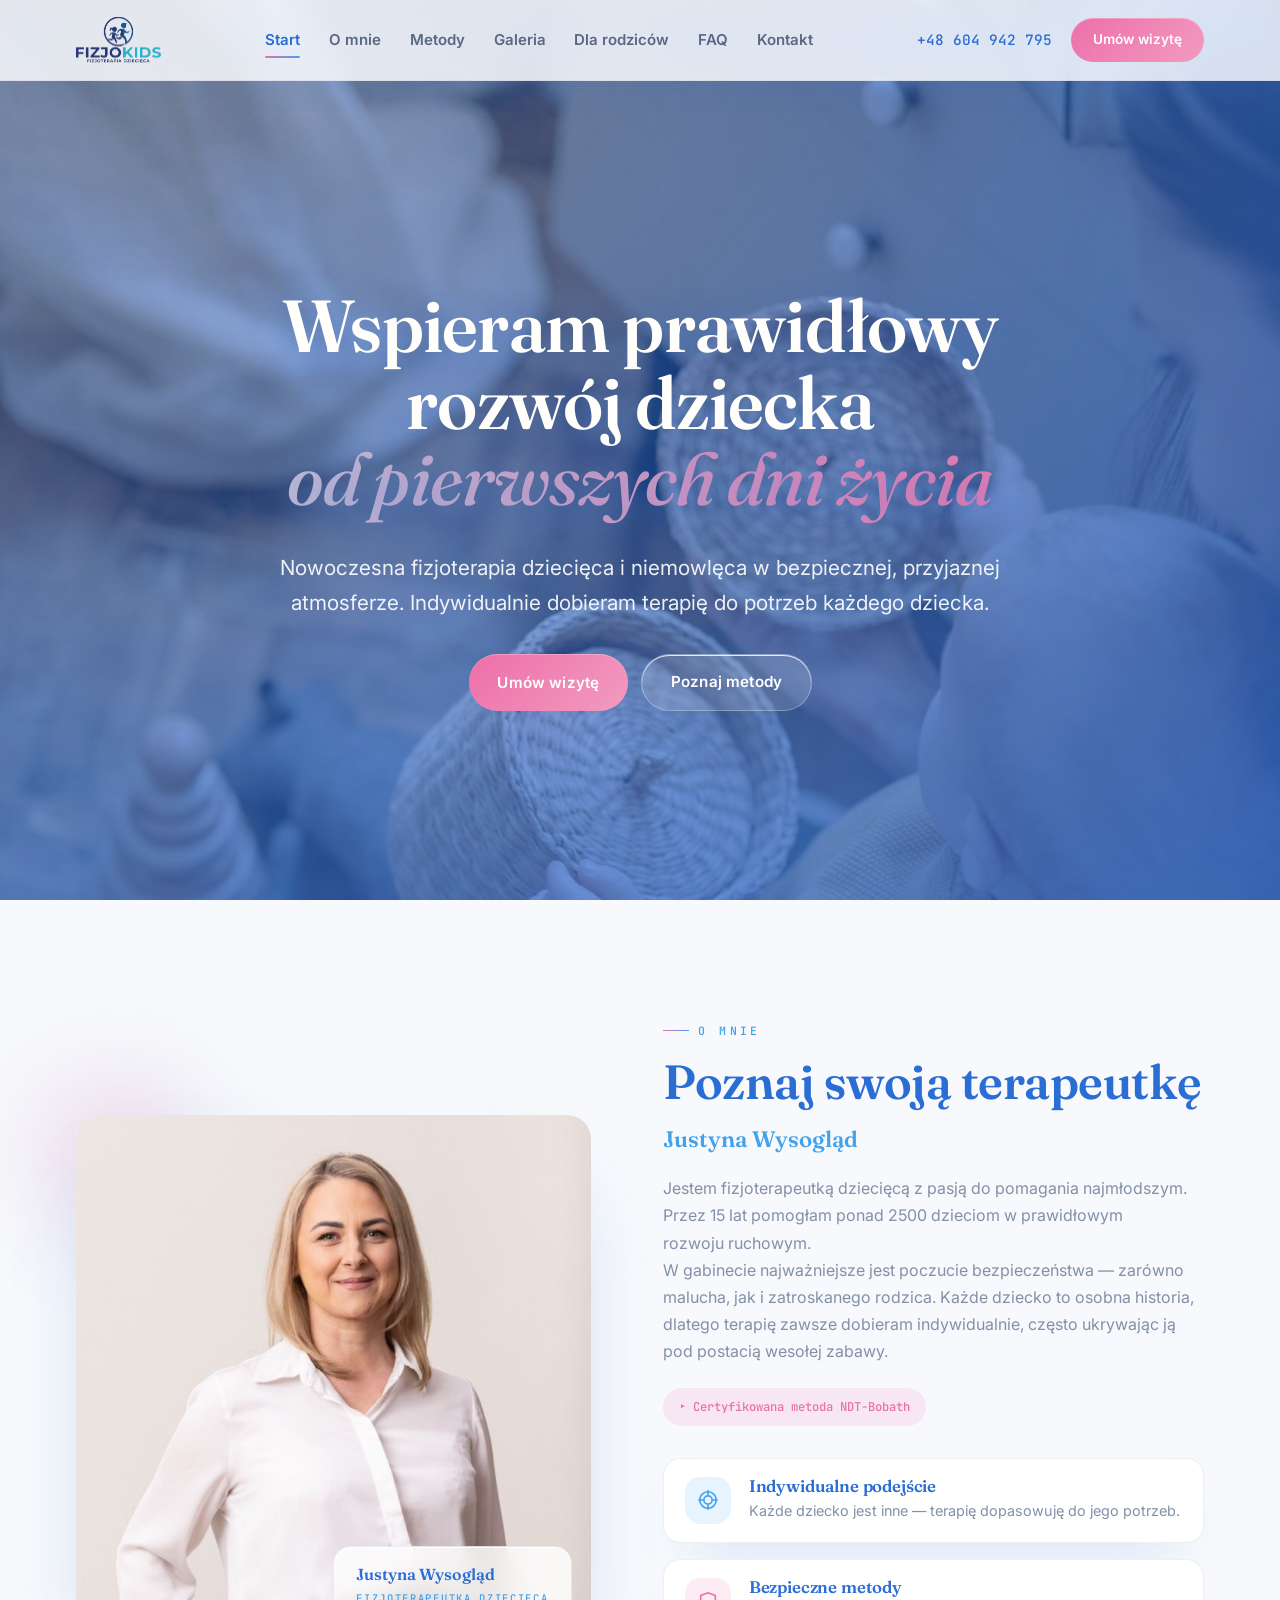
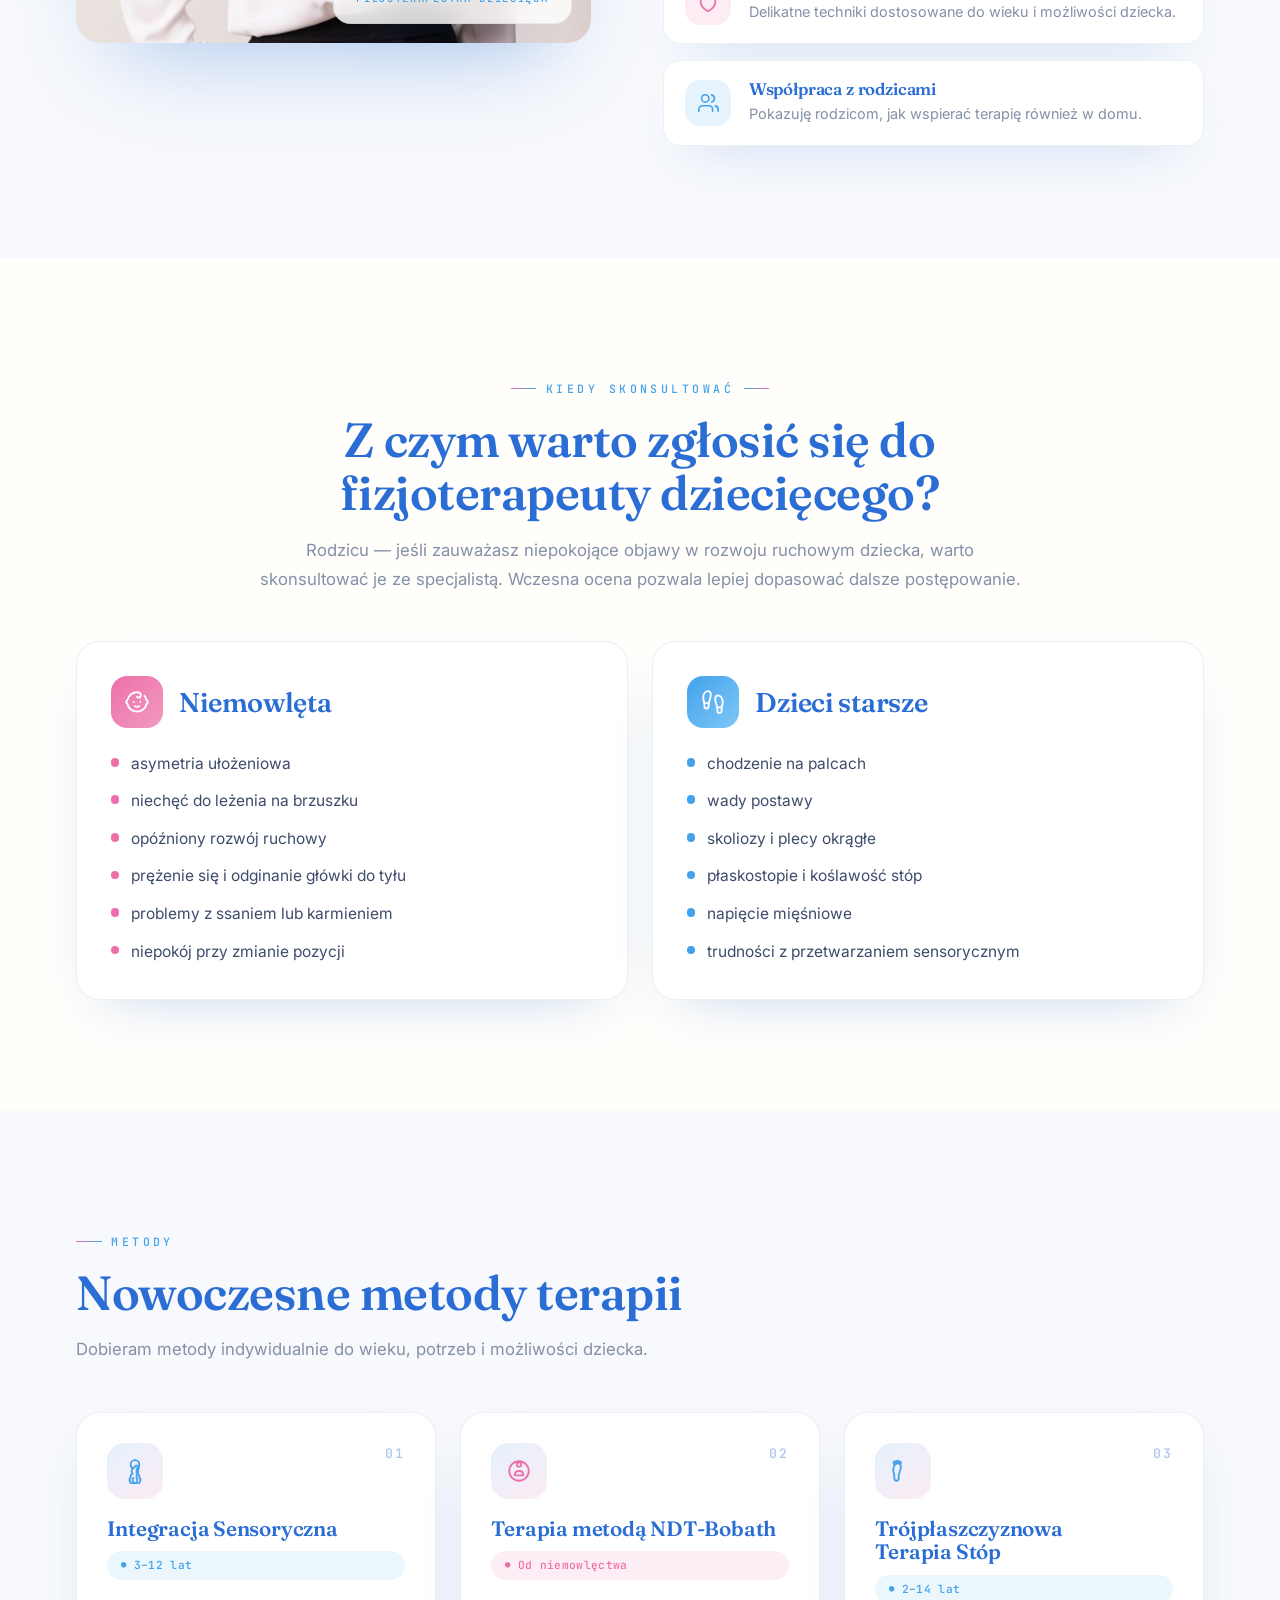
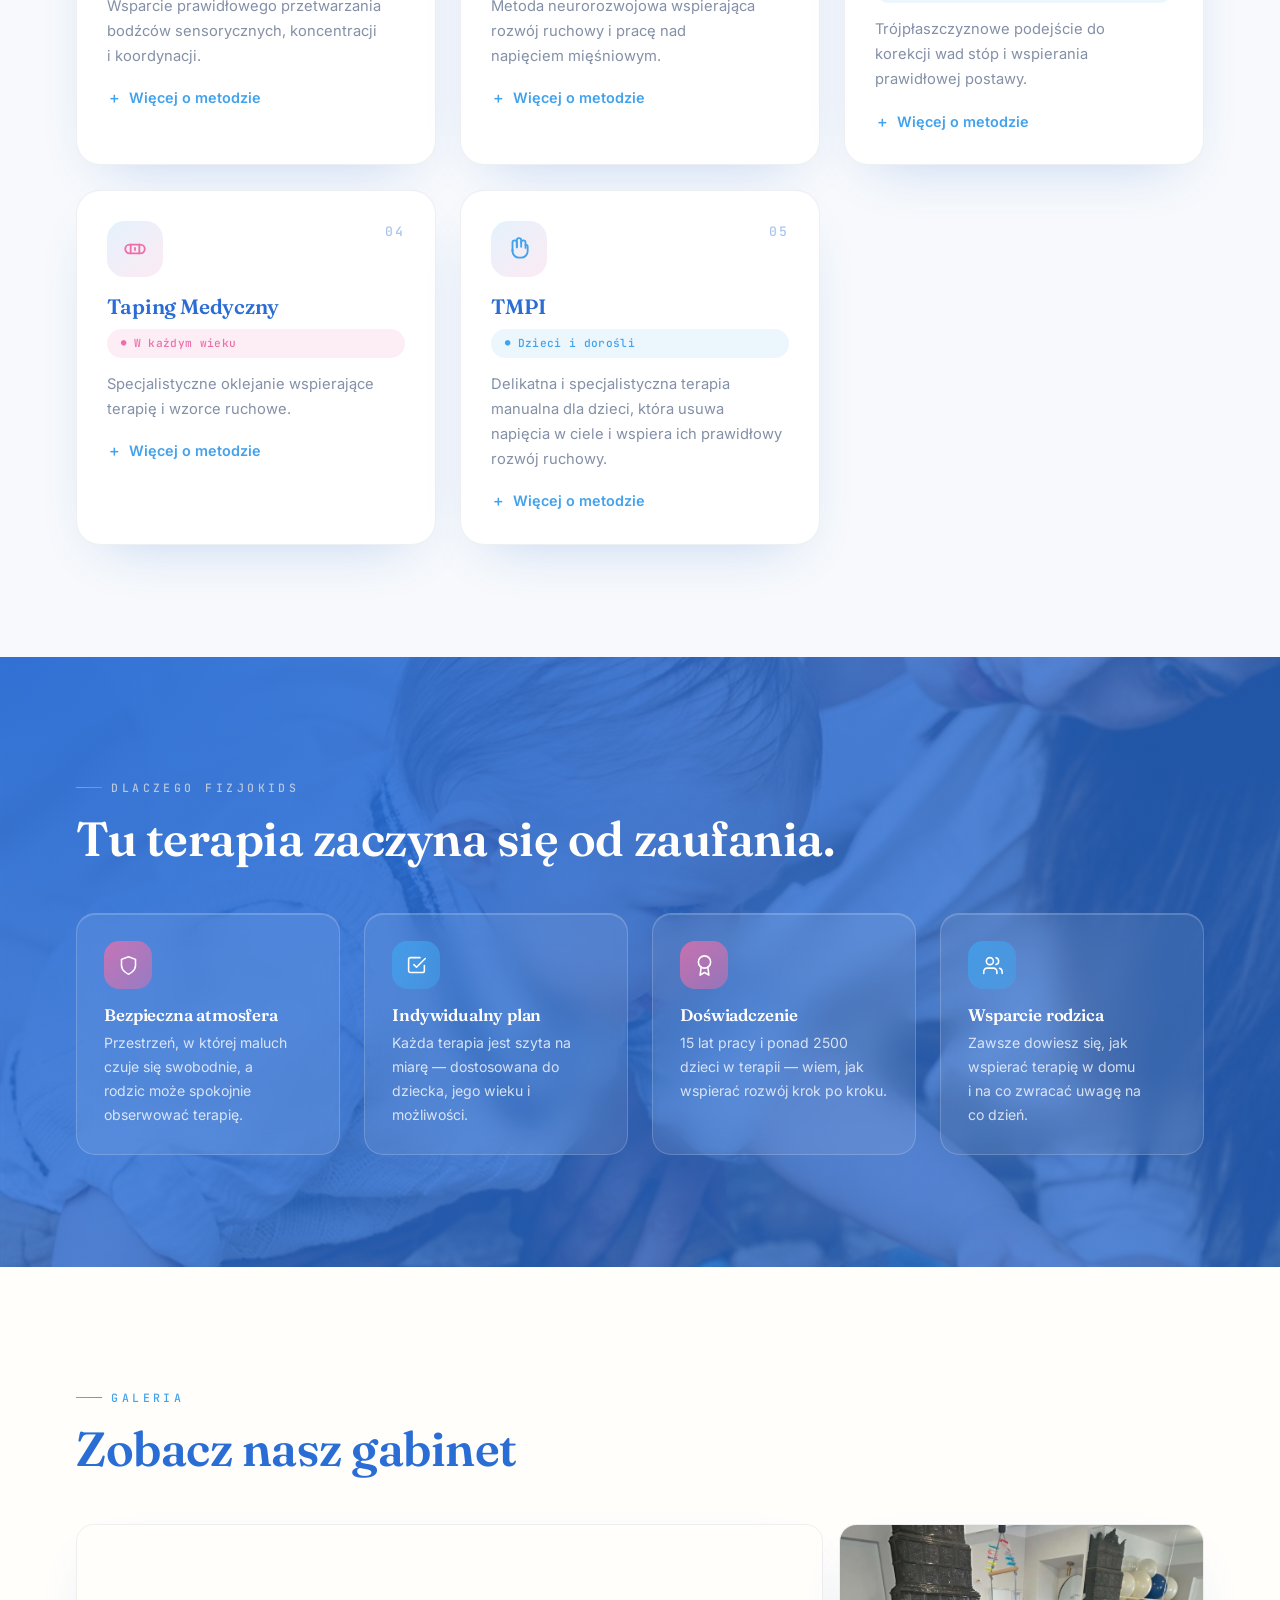
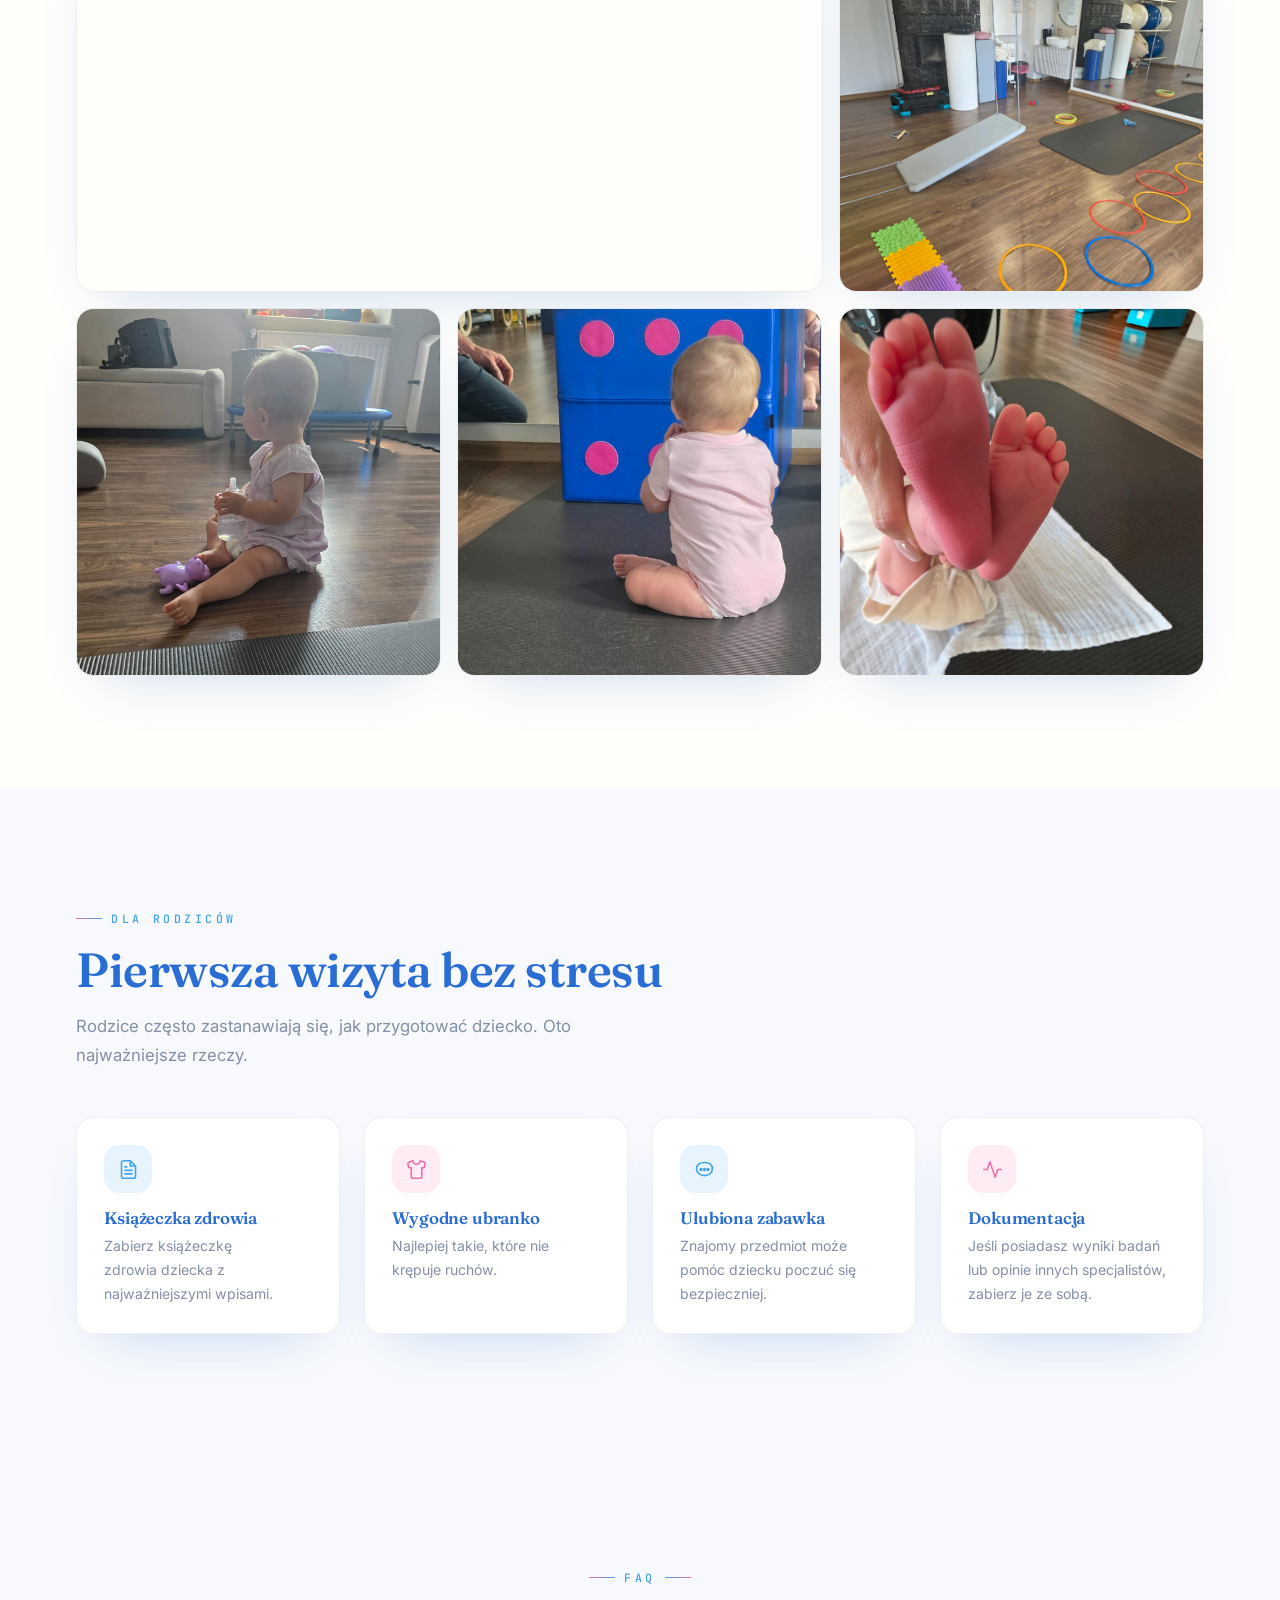
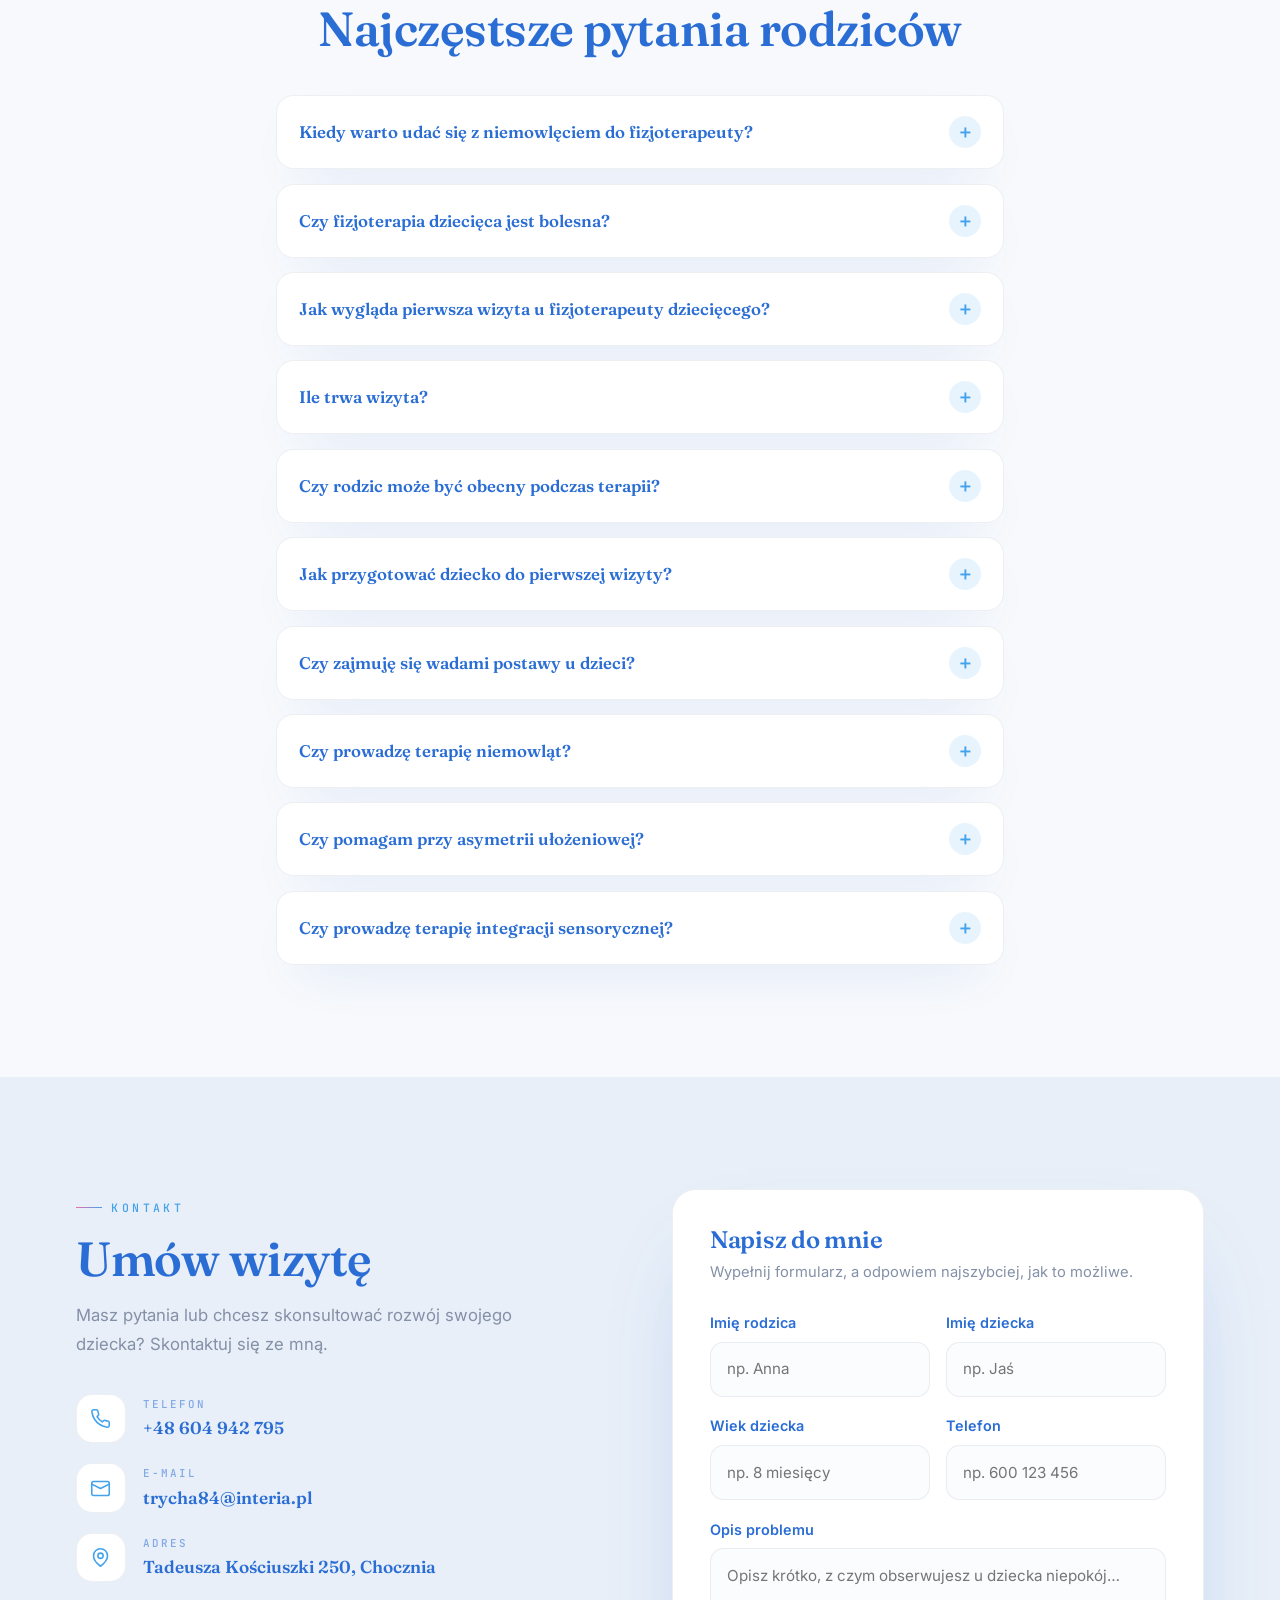
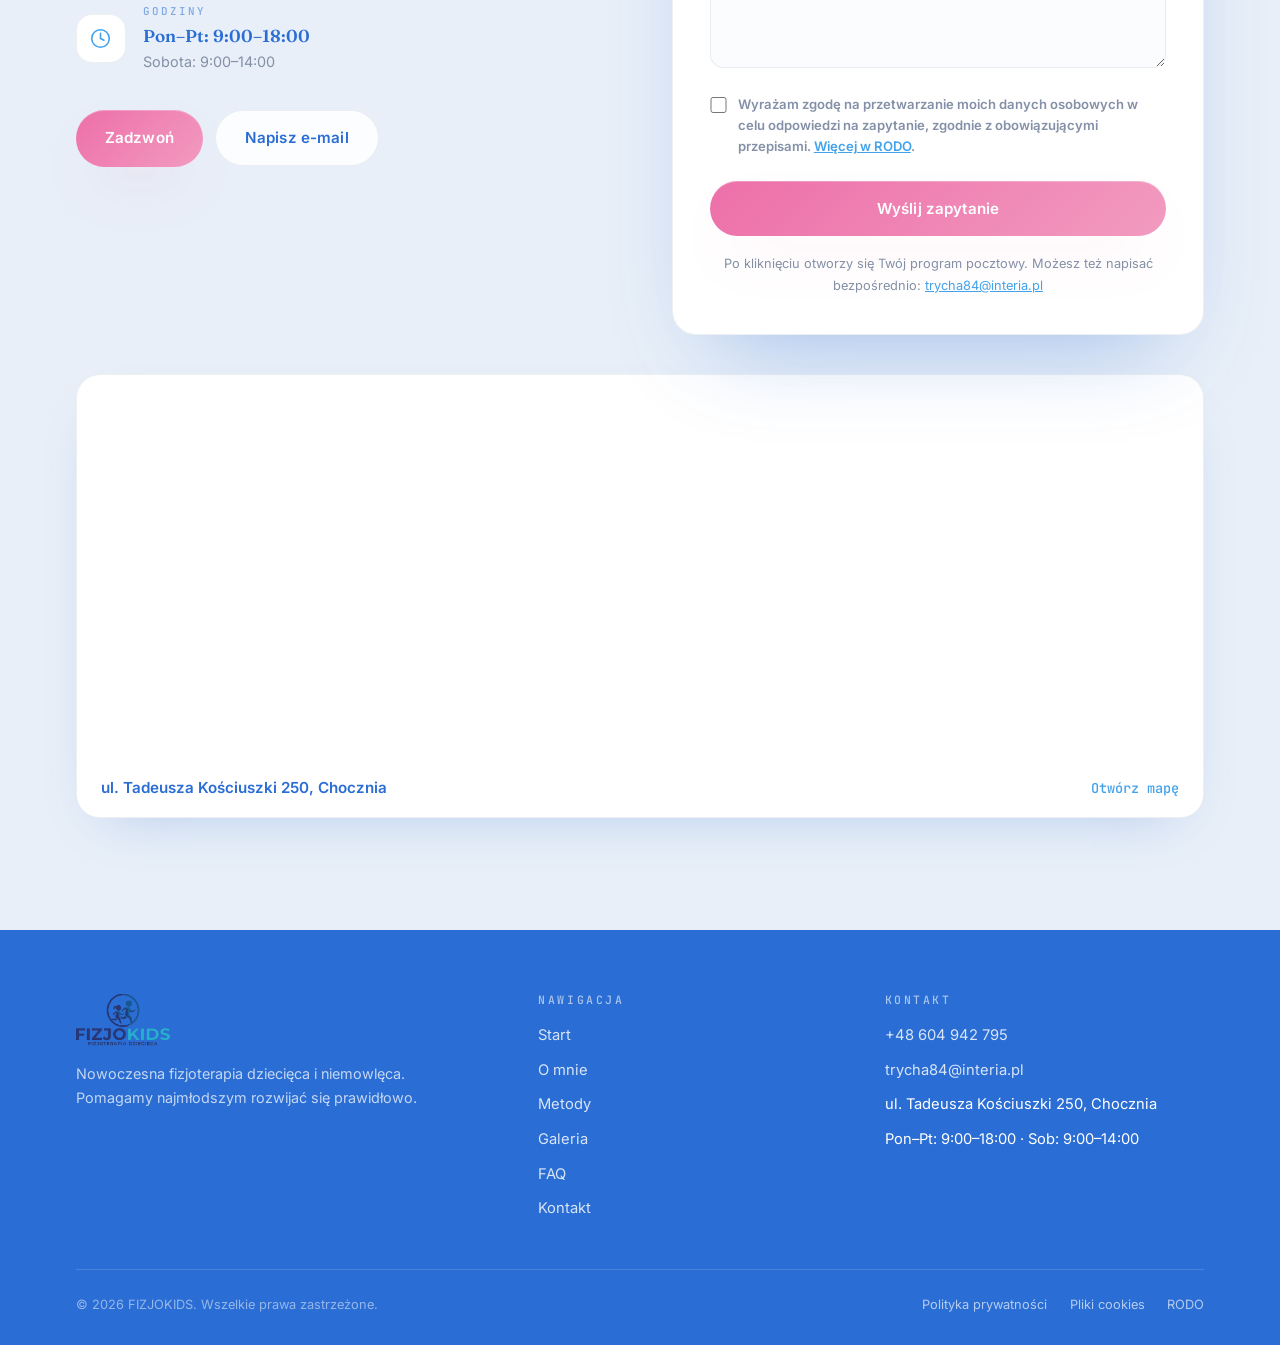
==== commit 665b0c2c: "2" ====
--- a/index.html
+++ b/index.html
@@ -4,7 +4,7 @@
   <meta charset="utf-8">
   <meta name="viewport" content="width=device-width, initial-scale=1, viewport-fit=cover">
   <title>Fizjoterapia dziecięca Wadowice | FIZJOKIDS – Justyna Wysogląd</title>
-  <meta name="description" content="Fizjoterapia dziecięca i niemowlęca w Wadowicach. Justyna Wysogląd – 20 lat doświadczenia. NDT-Bobath, integracja sensoryczna, 3D terapia stóp i wsparcie rozwoju dziecka.">
+  <meta name="description" content="Fizjoterapia dziecięca i niemowlęca w Wadowicach. Justyna Wysogląd – 15 lat doświadczenia. NDT-Bobath, integracja sensoryczna, 3D terapia stóp i wsparcie rozwoju dziecka.">
   <meta name="robots" content="index, follow, max-image-preview:large">
   <meta name="theme-color" content="#2A6DD4">
   <link rel="canonical" href="https://fizjokids.pl/">
@@ -14,7 +14,7 @@
   <meta property="og:type" content="website">
   <meta property="og:site_name" content="FIZJOKIDS">
   <meta property="og:title" content="Fizjoterapia dziecięca Wadowice | FIZJOKIDS – Justyna Wysogląd">
-  <meta property="og:description" content="Fizjoterapia dziecięca i niemowlęca w Wadowicach. Indywidualne podejście, NDT-Bobath, integracja sensoryczna. Justyna Wysogląd – 20 lat doświadczenia.">
+  <meta property="og:description" content="Fizjoterapia dziecięca i niemowlęca w Wadowicach. Indywidualne podejście, NDT-Bobath, integracja sensoryczna. Justyna Wysogląd – 15 lat doświadczenia.">
   <meta property="og:url" content="https://fizjokids.pl/">
   <meta property="og:image" content="https://fizjokids.pl/assets/og.svg">
   <meta property="og:image:alt" content="Logo FIZJOKIDS – fizjoterapia dziecięca Wadowice">
@@ -23,7 +23,7 @@
   <!-- Twitter -->
   <meta name="twitter:card" content="summary_large_image">
   <meta name="twitter:title" content="Fizjoterapia dziecięca Wadowice | FIZJOKIDS – Justyna Wysogląd">
-  <meta name="twitter:description" content="Fizjoterapia dziecięca i niemowlęca w Wadowicach. Justyna Wysogląd – 20 lat doświadczenia. NDT-Bobath, integracja sensoryczna, terapia stóp.">
+  <meta name="twitter:description" content="Fizjoterapia dziecięca i niemowlęca w Wadowicach. Justyna Wysogląd – 15 lat doświadczenia. NDT-Bobath, integracja sensoryczna, terapia stóp.">
   <meta name="twitter:image" content="https://fizjokids.pl/assets/og.svg">
   <meta name="twitter:image:alt" content="Logo FIZJOKIDS – fizjoterapia dziecięca Wadowice">
 
@@ -348,7 +348,7 @@
       <div class="hero-overlay" aria-hidden="true"></div>
 
       <div class="hero__content">
-        <div class="fade-in fade-in-delay-1">
+        <div class="fade-in fade-in-delay-1 eye_brow">
           <span class="hero__kicker">Fizjoterapia dziecięca · Wadowice</span>
         </div>
         <h1 class="hero__title fade-in fade-in-delay-1">Wspieram prawidłowy rozwój dziecka <em>od pierwszych dni życia</em></h1>
@@ -379,11 +379,10 @@
           <h2 id="o-mnie-title" class="section-title">Poznaj swoją terapeutkę</h2>
           <p class="about-name">Justyna Wysogląd</p>
 
-          <p class="about-lead">Jestem fizjoterapeutką dziecięcą z pasją do pomagania najmłodszym. Przez 20 lat pomogłam ponad 2500 dzieciom w prawidłowym rozwoju ruchowym.</p>
+          <p class="about-lead">Jestem fizjoterapeutką dziecięcą z pasją do pomagania najmłodszym. Przez 15 lat pomogłam ponad 2500 dzieciom w prawidłowym rozwoju ruchowym.</p>
           <p>W gabinecie najważniejsze jest poczucie bezpieczeństwa — zarówno malucha, jak i zatroskanego rodzica. Każde dziecko to osobna historia, dlatego terapię zawsze dobieram indywidualnie, często ukrywając ją pod postacią wesołej zabawy.</p>
 
           <div class="about__chips">
-            <span class="chip chip--teal">Magister AWF</span>
             <span class="chip chip--accent">Certyfikowana metoda NDT-Bobath</span>
           </div>
 
@@ -443,7 +442,6 @@
               <li><span class="tick" aria-hidden="true"></span>opóźniony rozwój ruchowy</li>
               <li><span class="tick" aria-hidden="true"></span>prężenie się i odginanie główki do tyłu</li>
               <li><span class="tick" aria-hidden="true"></span>problemy z ssaniem lub karmieniem</li>
-              <li><span class="tick" aria-hidden="true"></span>niesymetryczne ruchy rączek i nóżek</li>
               <li><span class="tick" aria-hidden="true"></span>niepokój przy zmianie pozycji</li>
             </ul>
           </article>
@@ -460,7 +458,6 @@
               <li><span class="tick" aria-hidden="true"></span>wady postawy</li>
               <li><span class="tick" aria-hidden="true"></span>skoliozy i plecy okrągłe</li>
               <li><span class="tick" aria-hidden="true"></span>płaskostopie i koślawość stóp</li>
-              <li><span class="tick" aria-hidden="true"></span>potykanie się i nieprawidłowy chód</li>
               <li><span class="tick" aria-hidden="true"></span>napięcie mięśniowe</li>
               <li><span class="tick" aria-hidden="true"></span>trudności z przetwarzaniem sensorycznym</li>
             </ul>
@@ -481,8 +478,11 @@
         <article class="method-card reveal">
           <div class="method-card__top">
             <span class="method-card__icon" aria-hidden="true">
-              <svg width="26" height="26" viewBox="0 0 24 24" fill="none" stroke="currentColor" stroke-width="1.7" stroke-linecap="round" stroke-linejoin="round"><path d="M12 2a10 10 0 1 1 .01 0z"/><path d="M12 12 15 9"/><path d="M12 8a4 4 0 1 0 4 4"/></svg>
-            </span>
+        <svg width="26" height="26" viewBox="0 0 24 24" fill="none" stroke="currentColor" stroke-width="1.7" stroke-linecap="round" stroke-linejoin="round">
+          <path d="M12 2a4 4 0 0 0-4 4c0 1.6.9 3 2.2 3.6A3 3 0 0 0 9 12.5c0 .8.3 1.5.8 2a3 3 0 0 0-1.8 3.5 3.5 3.5 0 1 0 5.5.5V11a2 2 0 1 0-2-2"/>
+          <path d="M12 2a4 4 0 0 1 4 4c0 1.6-.9 3-2.2 3.6A3 3 0 0 1 15 12.5c0 .8-.3 1.5-.8 2a3 3 0 0 1 1.8 3.5 3.5 3.5 0 1 1-5.5.5"/>
+        </svg>
+      </span>
             <span class="method-num" aria-hidden="true">01</span>
           </div>
           <h3>Integracja Sensoryczna</h3>
@@ -492,18 +492,22 @@
             <span class="method-arrow" aria-hidden="true">＋</span> Więcej o metodzie
           </button>
           <div id="method-panel-1" class="accordion-panel">
-            <p>Terapia prowadzona w formie angażującej zabawy, która wspiera układ nerwowy dziecka w prawidłowym przetwarzaniu bodźców. Pomaga w pracy nad koncentracją, koordynacją oraz regulacją emocji.</p>
+            <p>Integracja Sensoryczna to naturalny proces, w którym nasz mózg odbiera informacje zmysłowe z ciała i otoczenia, porządkuje je, łączy ze sobą i wykorzystuje do skutecznego działania.</p>
           </div>
         </article>
 
         <article class="method-card reveal">
           <div class="method-card__top">
             <span class="method-card__icon" aria-hidden="true">
-              <svg width="26" height="26" viewBox="0 0 24 24" fill="none" stroke="currentColor" stroke-width="1.7" stroke-linecap="round" stroke-linejoin="round"><path d="M12 22V12"/><path d="M12 12c0-3.5 1.8-6.4 5-8 1 2.6.5 5.4-2 7.2"/><path d="M12 14c0-2.6-1.3-4.8-3.8-6.1-.9 2.2-.4 4.4 2 5.9"/><path d="M4 22h16"/></svg>
-            </span>
+        <svg width="26" height="26" viewBox="0 0 24 24" fill="none" stroke="currentColor" stroke-width="1.7" stroke-linecap="round" stroke-linejoin="round">
+          <path d="M12 21a9 9 0 1 0 0-18 9 9 0 0 0 0 18Z"/>
+          <path d="M12 8a2 2 0 1 0 0-4 2 2 0 0 0 0 4Z"/>
+          <path d="M12 12c-2.5 0-4 1.5-4 4h8c0-2.5-1.5-4-4-4Z"/>
+        </svg>
+      </span>
             <span class="method-num" aria-hidden="true">02</span>
           </div>
-          <h3>NDT-Bobath</h3>
+          <h3>Terapia metodą NDT-Bobath</h3>
           <span class="method-tag">Od niemowlęctwa</span>
           <p class="desc">Metoda neurorozwojowa wspierająca rozwój ruchowy i pracę nad napięciem mięśniowym.</p>
           <button class="method-toggle" aria-expanded="false" aria-controls="method-panel-2">
@@ -517,11 +521,16 @@
         <article class="method-card reveal">
           <div class="method-card__top">
             <span class="method-card__icon" aria-hidden="true">
-              <svg width="26" height="26" viewBox="0 0 24 24" fill="none" stroke="currentColor" stroke-width="1.7" stroke-linecap="round" stroke-linejoin="round"><path d="M4 16v-2.38C4 11.5 2.97 10.5 3 8c.03-2.72 1.49-6 4.5-6C9.37 2 10 3.8 10 5.5c0 3.11-2 5.66-2 8.68V16a2 2 0 1 1-4 0Z"/><path d="M20 20v-2.38c0-2.12 1.03-3.12 1-5.62-.03-2.72-1.49-6-4.5-6C14.63 6 14 7.8 14 9.5c0 3.11 2 5.66 2 8.68V20a2 2 0 1 0 4 0Z"/><path d="M16 17h4"/><path d="M4 13h4"/></svg>
-            </span>
+        <svg width="26" height="26" viewBox="0 0 24 24" fill="none" stroke="currentColor" stroke-width="1.7" stroke-linecap="round" stroke-linejoin="round">
+          <path d="M4 19v-2.38C4 14.5 2.97 13.5 3 11c.03-2.72 1.49-6 4.5-6C9.37 5 10 6.8 10 8.5c0 3.11-2 5.66-2 8.68V19a2 2 0 1 1-4 0Z"/>
+          <circle cx="4.5" cy="4.5" r="1.3"/>
+          <circle cx="7" cy="3.5" r="1.1"/>
+          <circle cx="9.2" cy="4.2" r="0.9"/>
+        </svg>
+      </span>
             <span class="method-num" aria-hidden="true">03</span>
           </div>
-          <h3>3D Terapia Stóp</h3>
+          <h3>Trójpłaszczyznowa Terapia Stóp</h3>
           <span class="method-tag">2–14 lat</span>
           <p class="desc">Trójpłaszczyznowe podejście do korekcji wad stóp i wspierania prawidłowej postawy.</p>
           <button class="method-toggle" aria-expanded="false" aria-controls="method-panel-3">
@@ -535,8 +544,13 @@
         <article class="method-card reveal">
           <div class="method-card__top">
             <span class="method-card__icon" aria-hidden="true">
-              <svg width="26" height="26" viewBox="0 0 24 24" fill="none" stroke="currentColor" stroke-width="1.7" stroke-linecap="round" stroke-linejoin="round"><rect x="6.8" y="6.8" width="10.4" height="10.4" rx="3" transform="rotate(45 12 12)"/><path d="M12 2v4"/><path d="M12 18v4"/><path d="M2 12h4"/><path d="M18 12h4"/></svg>
-            </span>
+        <svg width="26" height="26" viewBox="0 0 24 24" fill="none" stroke="currentColor" stroke-width="1.7" stroke-linecap="round" stroke-linejoin="round">
+          <rect x="3" y="8" width="18" height="8" rx="4"/>
+          <path d="M8 8v8"/>
+          <path d="M16 8v8"/>
+          <path d="M12 11v2"/>
+        </svg>
+      </span>
             <span class="method-num" aria-hidden="true">04</span>
           </div>
           <h3>Taping Medyczny</h3>
@@ -553,22 +567,27 @@
         <article class="method-card reveal">
           <div class="method-card__top">
             <span class="method-card__icon" aria-hidden="true">
-              <svg width="26" height="26" viewBox="0 0 24 24" fill="none" stroke="currentColor" stroke-width="1.7" stroke-linecap="round" stroke-linejoin="round"><path d="m12 3-9 5 9 5 9-5-9-5Z"/><path d="m3 13 9 5 9-5"/><path d="m3 18 9 5 9-5"/></svg>
-            </span>
+        <svg width="26" height="26" viewBox="0 0 24 24" fill="none" stroke="currentColor" stroke-width="1.7" stroke-linecap="round" stroke-linejoin="round">
+          <path d="M18 11V6a2 2 0 0 0-2-2v0a2 2 0 0 0-2 2v0"/>
+          <path d="M14 10V4a2 2 0 0 0-2-2v0a2 2 0 0 0-2 2v6"/>
+          <path d="M10 10.5V6a2 2 0 0 0-2-2v0a2 2 0 0 0-2 2v8"/>
+          <path d="M18 8a2 2 0 0 1 2 2v4a6 6 0 0 1-6 6h-2a6 6 0 0 1-6-6v-1.5"/>
+        </svg>
+      </span>
             <span class="method-num" aria-hidden="true">05</span>
           </div>
           <h3>TMPI</h3>
           <span class="method-tag">Dzieci i dorośli</span>
-          <p class="desc">Terapia Manualna Powięziowa Integralna — praca z napięciami, bliznami i ruchomością.</p>
+          <p class="desc">Delikatna i specjalistyczna terapia manualna dla dzieci, która usuwa napięcia w ciele i wspiera ich prawidłowy rozwój ruchowy.</p>
           <button class="method-toggle" aria-expanded="false" aria-controls="method-panel-5">
             <span class="method-arrow" aria-hidden="true">＋</span> Więcej o metodzie
           </button>
           <div id="method-panel-5" class="accordion-panel">
-            <p>Głęboka, integralna praca z tkanką powięziową. Pomaga w obniżeniu napięć, pracy nad bliznami i poprawie ruchomości — również u dzieci.</p>
+            <p>Delikatna i całkowicie bezpieczna metoda fizjoterapii stworzona specjalnie dla niemowląt i dzieci przez Pastora Ponsa. Pomaga łagodnie usunąć napięcia w ciele malucha, poprawiając jego komfort, jakość snu oraz prawidłowy rozwój ruchowy.</p>
           </div>
         </article>
 
-        <article class="method-card reveal">
+        <!-- <article class="method-card reveal">
           <div class="method-card__top">
             <span class="method-card__icon" aria-hidden="true">
               <svg width="26" height="26" viewBox="0 0 24 24" fill="none" stroke="currentColor" stroke-width="1.7" stroke-linecap="round" stroke-linejoin="round"><path d="M9 12h.01"/><path d="M15 12h.01"/><path d="M10 16c.5.3 1.2.5 2 .5s1.5-.2 2-.5"/><path d="M19 6.3a9 9 0 0 1 1.8 3.9 2 2 0 0 1 0 3.6 9 9 0 0 1-17.6 0 2 2 0 0 1 0-3.6A9 9 0 0 1 12 3c2 0 3.5 1.1 3.5 2.5s-.9 2.5-2 2.5c-.8 0-1.5-.4-1.5-1"/></svg>
@@ -584,7 +603,7 @@
           <div id="method-panel-6" class="accordion-panel">
             <p>Delikatna terapia prowadzona w bezpiecznym kontakcie. Wspiera rozwój motoryczny, pracę nad asymetrią ułożeniową, napięciem mięśniowym oraz problemami z karmieniem.</p>
           </div>
-        </article>
+        </article> -->
       </div>
     </section>
 
@@ -619,7 +638,7 @@
               <svg width="21" height="21" viewBox="0 0 24 24" fill="none" stroke="currentColor" stroke-width="1.8" stroke-linecap="round" stroke-linejoin="round"><path d="M12 15a7 7 0 1 0 0-14 7 7 0 0 0 0 14z"/><path d="M8.21 13.89 7 23l5-3 5 3-1.21-9.12"/></svg>
             </span>
             <h3>Doświadczenie</h3>
-            <p>20 lat pracy i ponad 2500 dzieci w terapii — wiem, jak wspierać rozwój krok po kroku.</p>
+            <p>15 lat pracy i ponad 2500 dzieci w terapii — wiem, jak wspierać rozwój krok po kroku.</p>
           </article>
           <article class="feature-card reveal">
             <span class="feature-card__icon feature-card__icon--teal" aria-hidden="true">
@@ -637,34 +656,34 @@
       <div class="wrap">
         <div class="reveal" style="max-width:34rem;">
           <p class="eyebrow">Galeria</p>
-          <h2 id="galeria-title" class="section-title">Zobacz naszą przestrzeń</h2>
+          <h2 id="galeria-title" class="section-title">Zobacz nasz gabinet</h2>
         </div>
 
         <div class="gallery">
-          <figure class="gallery__item reveal" data-lightbox data-full="assets/img/gallery-1.jpg" data-caption="Sala terapii" tabindex="0" role="button" aria-label="Powiększ zdjęcie: Sala terapii">
-            <img src="assets/img/gallery-1.jpg" alt="Sala terapii w gabinecie FIZJOKIDS – fizjoterapia dziecięca Wadowice" loading="lazy" decoding="async">
+          <figure class="gallery__item reveal" data-lightbox data-full="assets/img/terapia.jpg" data-caption="Terapia" tabindex="0" role="button" aria-label="Powiększ zdjęcie: Sala terapii">
+            <img src="assets/img/terapia.jpg" alt="Terapia w gabinecie FIZJOKIDS – fizjoterapia dziecięca Wadowice" loading="lazy" decoding="async">
             <figcaption class="gallery__cap">Sala terapii</figcaption>
           </figure>
-          <figure class="gallery__item reveal" data-lightbox data-full="assets/img/gallery-2.jpg" data-caption="Sala zabaw" tabindex="0" role="button" aria-label="Powiększ zdjęcie: Sala zabaw">
-            <img src="assets/img/gallery-2.jpg" alt="Sala zabaw w gabinecie FIZJOKIDS – integracja sensoryczna dla dzieci" loading="lazy" decoding="async">
+          <figure class="gallery__item reveal" data-lightbox data-full="assets/img/gabinet.jpg" data-caption="Sala zabaw" tabindex="0" role="button" aria-label="Powiększ zdjęcie: Sala zabaw">
+            <img src="assets/img/gabinet.jpg" alt="Sala zabaw w gabinecie FIZJOKIDS – integracja sensoryczna dla dzieci" loading="lazy" decoding="async">
             <figcaption class="gallery__cap">Sala zabaw</figcaption>
           </figure>
-          <figure class="gallery__item reveal" data-lightbox data-full="assets/img/gallery-3.jpg" data-caption="Recepcja" tabindex="0" role="button" aria-label="Powiększ zdjęcie: Recepcja">
-            <img src="assets/img/gallery-3.jpg" alt="Recepcja gabinetu FIZJOKIDS we Wadowicach" loading="lazy" decoding="async">
-            <figcaption class="gallery__cap">Recepcja</figcaption>
+          <figure class="gallery__item reveal" data-lightbox data-full="assets/img/niemowle.jpg" data-caption="Pacjent na terapii" tabindex="0" role="button" aria-label="Powiększ zdjęcie: Pacjent na terapii">
+            <img src="assets/img/niemowle.jpg" alt="Pacjent na terapii w gabinecie FIZJOKIDS we Wadowicach" loading="lazy" decoding="async">
+            <figcaption class="gallery__cap">Pacjent na terapii</figcaption>
           </figure>
-          <figure class="gallery__item reveal" data-lightbox data-full="assets/img/gallery-4.jpg" data-caption="Sprzęt SI" tabindex="0" role="button" aria-label="Powiększ zdjęcie: Sprzęt SI">
-            <img src="assets/img/gallery-4.jpg" alt="Sprzęt do integracji sensorycznej w gabinecie FIZJOKIDS" loading="lazy" decoding="async">
-            <figcaption class="gallery__cap">Sprzęt SI</figcaption>
+          <figure class="gallery__item reveal" data-lightbox data-full="assets/img/niemowle2.jpg" data-caption="Mały Pacjent" tabindex="0" role="button" aria-label="Powiększ zdjęcie: Mały Pacjent">
+            <img src="assets/img/niemowle2.jpg" alt="Mały pacjent w gabinecie FIZJOKIDS" loading="lazy" decoding="async">
+            <figcaption class="gallery__cap">Nasz mały pacjent</figcaption>
           </figure>
-          <figure class="gallery__item reveal" data-lightbox data-full="assets/img/gallery-5.jpg" data-caption="Terapia indywidualna" tabindex="0" role="button" aria-label="Powiększ zdjęcie: Terapia indywidualna">
-            <img src="assets/img/gallery-5.jpg" alt="Terapia indywidualna dziecka – fizjoterapia w FIZJOKIDS Wadowice" loading="lazy" decoding="async">
+          <figure class="gallery__item reveal" data-lightbox data-full="assets/img/stopy.jpg" data-caption="Terapia indywidualna" tabindex="0" role="button" aria-label="Powiększ zdjęcie: Terapia indywidualna">
+            <img src="assets/img/stopy.jpg" alt="Terapia indywidualna dziecka – fizjoterapia w FIZJOKIDS Wadowice" loading="lazy" decoding="async">
             <figcaption class="gallery__cap">Terapia indywidualna</figcaption>
           </figure>
-          <figure class="gallery__item reveal" data-lightbox data-full="assets/img/gallery-6.jpg" data-caption="Detale gabinetu" tabindex="0" role="button" aria-label="Powiększ zdjęcie: Detale gabinetu">
+          <!-- <figure class="gallery__item reveal" data-lightbox data-full="assets/img/gallery-6.jpg" data-caption="Detale gabinetu" tabindex="0" role="button" aria-label="Powiększ zdjęcie: Detale gabinetu">
             <img src="assets/img/gallery-6.jpg" alt="Detale gabinetu fizjoterapii dziecięcej FIZJOKIDS" loading="lazy" decoding="async">
             <figcaption class="gallery__cap">Detale gabinetu</figcaption>
-          </figure>
+          </figure> -->
         </div>
       </div>
     </section>
@@ -843,7 +862,7 @@
                 </span>
                 <div>
                   <p class="contact-row__kind">Adres</p>
-                  <p class="contact-row__label">ul. Górna 14, Wadowice</p>
+                  <p class="contact-row__label">Tadeusza Kościuszki 250, Chocznia</p>
                 </div>
               </div>
               <div class="contact-row">
@@ -908,10 +927,10 @@
         </div>
 
         <div class="map-wrap">
-          <iframe src="https://www.google.com/maps?q=ul.+G%C3%B3rna+14,+Wadowice&output=embed" loading="lazy" referrerpolicy="no-referrer-when-downgrade" title="Mapa dojazdu – FIZJOKIDS, ul. Górna 14, Wadowice" allowfullscreen></iframe>
+          <iframe src="https://www.google.com/maps?q=ul.+Tadeusza+Kościuszki+250,+Chocznia&output=embed" loading="lazy" referrerpolicy="no-referrer-when-downgrade" title="Mapa dojazdu – FIZJOKIDS, ul. Tadeusza Kościuszki 250, Chocznia" allowfullscreen></iframe>
           <div class="map-foot">
-            <p>ul. Górna 14, Wadowice</p>
-            <a href="https://www.google.com/maps/search/?api=1&amp;query=ul.+G%C3%B3rna+14+Wadowice" target="_blank" rel="noopener">Otwórz mapę</a>
+            <p>ul. Tadeusza Kościuszki 250, Chocznia</p>
+            <a href="https://www.google.com/maps/search/?api=1&amp;query=ul.+Tadeusza+Kościuszki+250+Chocznia" target="_blank" rel="noopener">Otwórz mapę</a>
           </div>
         </div>
       </div>
@@ -949,7 +968,7 @@
             <ul>
               <li><a href="tel:+48604942795">+48 604 942 795</a></li>
               <li><a href="mailto:trycha84@interia.pl">trycha84@interia.pl</a></li>
-              <li>ul. Górna 14, Wadowice</li>
+              <li>ul. Tadeusza Kościuszki 250, Chocznia</li>
               <li>Pon–Pt: 9:00–18:00 · Sob: 9:00–14:00</li>
             </ul>
           </address>
--- a/css/main.css
+++ b/css/main.css
@@ -367,6 +367,7 @@
   background-image: linear-gradient(92deg, var(--accent-2), var(--accent));
   -webkit-background-clip: text;
   background-clip: text;
+  padding-bottom: 10px;
 }
 .hero__lead {
   margin: 1.4rem auto 0;
@@ -528,7 +529,7 @@
   transition: transform 300ms ease, box-shadow 300ms ease;
 }
 .method-card:hover { transform: perspective(900px) rotateX(2.5deg) translateY(-6px); box-shadow: var(--shadow-card); }
-.method-card__top { display: flex; justify-content: space-between; align-items: flex-start; gap: 1rem; }
+.method-card__top { display: flex; justify-content: space-between; align-items: flex-start; gap: 1rem;}
 .method-card__icon {
   width: 3.5rem; height: 3.5rem;
   border-radius: 1.1rem;
@@ -589,6 +590,8 @@
   padding-top: 0.85rem;
   border-top: 1px dashed var(--line);
   margin-top: 1rem;
+  padding-bottom: 20px !important; 
+  padding-left: 20px !important;
 }
 @media (max-width: 1024px) { .methods-grid { grid-template-columns: repeat(2, 1fr); } }
 @media (max-width: 640px) { .methods-grid { grid-template-columns: 1fr; } }
@@ -606,6 +609,7 @@
 .section--featured .eyebrow { color: var(--accent-2); }
 .section--featured .section-title { color: var(--cream); }
 .section--featured .section-sub { color: rgba(255, 255, 255, 0.82); }
+.eye_brow {display: none !important;}
 
 .featured-grid { display: grid; grid-template-columns: repeat(4, 1fr); gap: 1.5rem; margin-top: 3rem; }
 .feature-card {
@@ -661,11 +665,11 @@
 .gallery__item:focus-visible { outline-offset: 3px; }
 .gallery__item:hover .gallery__cap, .gallery__item:focus-visible .gallery__cap { opacity: 1; transform: translateY(0); }
 .gallery__item:nth-child(1) { grid-column: span 4; grid-row: span 2; }
-.gallery__item:nth-child(2) { grid-column: span 2; grid-row: span 1; }
-.gallery__item:nth-child(3) { grid-column: span 2; grid-row: span 1; }
-.gallery__item:nth-child(4) { grid-column: span 2; grid-row: span 1; }
-.gallery__item:nth-child(5) { grid-column: span 2; grid-row: span 1; }
-.gallery__item:nth-child(6) { grid-column: span 2; grid-row: span 1; }
+.gallery__item:nth-child(2) { grid-column: span 2; grid-row: span 2; }
+.gallery__item:nth-child(3) { grid-column: span 2; grid-row: span 2; }
+.gallery__item:nth-child(4) { grid-column: span 2; grid-row: span 2; }
+.gallery__item:nth-child(5) { grid-column: span 2; grid-row: span 2; }
+/* .gallery__item:nth-child(6) { grid-column: span 2; grid-row: span 2; } */
 @media (max-width: 1024px) {
   .gallery { grid-template-columns: repeat(2, 1fr); grid-auto-rows: 12rem; }
   .gallery__item { grid-column: span 1 !important; grid-row: span 1 !important; }
@@ -791,7 +795,7 @@
   transition: background 200ms ease, color 200ms ease, transform 240ms ease;
 }
 .faq-toggle[aria-expanded='true'] .faq-icon { background: var(--teal); color: #fff; transform: rotate(45deg); }
-.faq-panel p { padding: 0 1.4rem 1.3rem; font-size: 0.95rem; }
+.faq-panel p { padding: 0 1.4rem 1.3rem; font-size: 0.95rem;}
 
 /* ---------- KONTAKT ---------- */
 .contact { background: #E8EFF8; padding-block: var(--section); }
--- a/css/main.css
+++ b/css/main.css
@@ -367,6 +367,7 @@
   background-image: linear-gradient(92deg, var(--accent-2), var(--accent));
   -webkit-background-clip: text;
   background-clip: text;
+  padding-bottom: 10px;
 }
 .hero__lead {
   margin: 1.4rem auto 0;
@@ -528,7 +529,7 @@
   transition: transform 300ms ease, box-shadow 300ms ease;
 }
 .method-card:hover { transform: perspective(900px) rotateX(2.5deg) translateY(-6px); box-shadow: var(--shadow-card); }
-.method-card__top { display: flex; justify-content: space-between; align-items: flex-start; gap: 1rem; }
+.method-card__top { display: flex; justify-content: space-between; align-items: flex-start; gap: 1rem;}
 .method-card__icon {
   width: 3.5rem; height: 3.5rem;
   border-radius: 1.1rem;
@@ -589,6 +590,8 @@
   padding-top: 0.85rem;
   border-top: 1px dashed var(--line);
   margin-top: 1rem;
+  padding-bottom: 20px !important; 
+  padding-left: 20px !important;
 }
 @media (max-width: 1024px) { .methods-grid { grid-template-columns: repeat(2, 1fr); } }
 @media (max-width: 640px) { .methods-grid { grid-template-columns: 1fr; } }
@@ -606,6 +609,7 @@
 .section--featured .eyebrow { color: var(--accent-2); }
 .section--featured .section-title { color: var(--cream); }
 .section--featured .section-sub { color: rgba(255, 255, 255, 0.82); }
+.eye_brow {display: none !important;}
 
 .featured-grid { display: grid; grid-template-columns: repeat(4, 1fr); gap: 1.5rem; margin-top: 3rem; }
 .feature-card {
@@ -661,11 +665,11 @@
 .gallery__item:focus-visible { outline-offset: 3px; }
 .gallery__item:hover .gallery__cap, .gallery__item:focus-visible .gallery__cap { opacity: 1; transform: translateY(0); }
 .gallery__item:nth-child(1) { grid-column: span 4; grid-row: span 2; }
-.gallery__item:nth-child(2) { grid-column: span 2; grid-row: span 1; }
-.gallery__item:nth-child(3) { grid-column: span 2; grid-row: span 1; }
-.gallery__item:nth-child(4) { grid-column: span 2; grid-row: span 1; }
-.gallery__item:nth-child(5) { grid-column: span 2; grid-row: span 1; }
-.gallery__item:nth-child(6) { grid-column: span 2; grid-row: span 1; }
+.gallery__item:nth-child(2) { grid-column: span 2; grid-row: span 2; }
+.gallery__item:nth-child(3) { grid-column: span 2; grid-row: span 2; }
+.gallery__item:nth-child(4) { grid-column: span 2; grid-row: span 2; }
+.gallery__item:nth-child(5) { grid-column: span 2; grid-row: span 2; }
+/* .gallery__item:nth-child(6) { grid-column: span 2; grid-row: span 2; } */
 @media (max-width: 1024px) {
   .gallery { grid-template-columns: repeat(2, 1fr); grid-auto-rows: 12rem; }
   .gallery__item { grid-column: span 1 !important; grid-row: span 1 !important; }
@@ -791,7 +795,7 @@
   transition: background 200ms ease, color 200ms ease, transform 240ms ease;
 }
 .faq-toggle[aria-expanded='true'] .faq-icon { background: var(--teal); color: #fff; transform: rotate(45deg); }
-.faq-panel p { padding: 0 1.4rem 1.3rem; font-size: 0.95rem; }
+.faq-panel p { padding: 0 1.4rem 1.3rem; font-size: 0.95rem;}
 
 /* ---------- KONTAKT ---------- */
 .contact { background: #E8EFF8; padding-block: var(--section); }
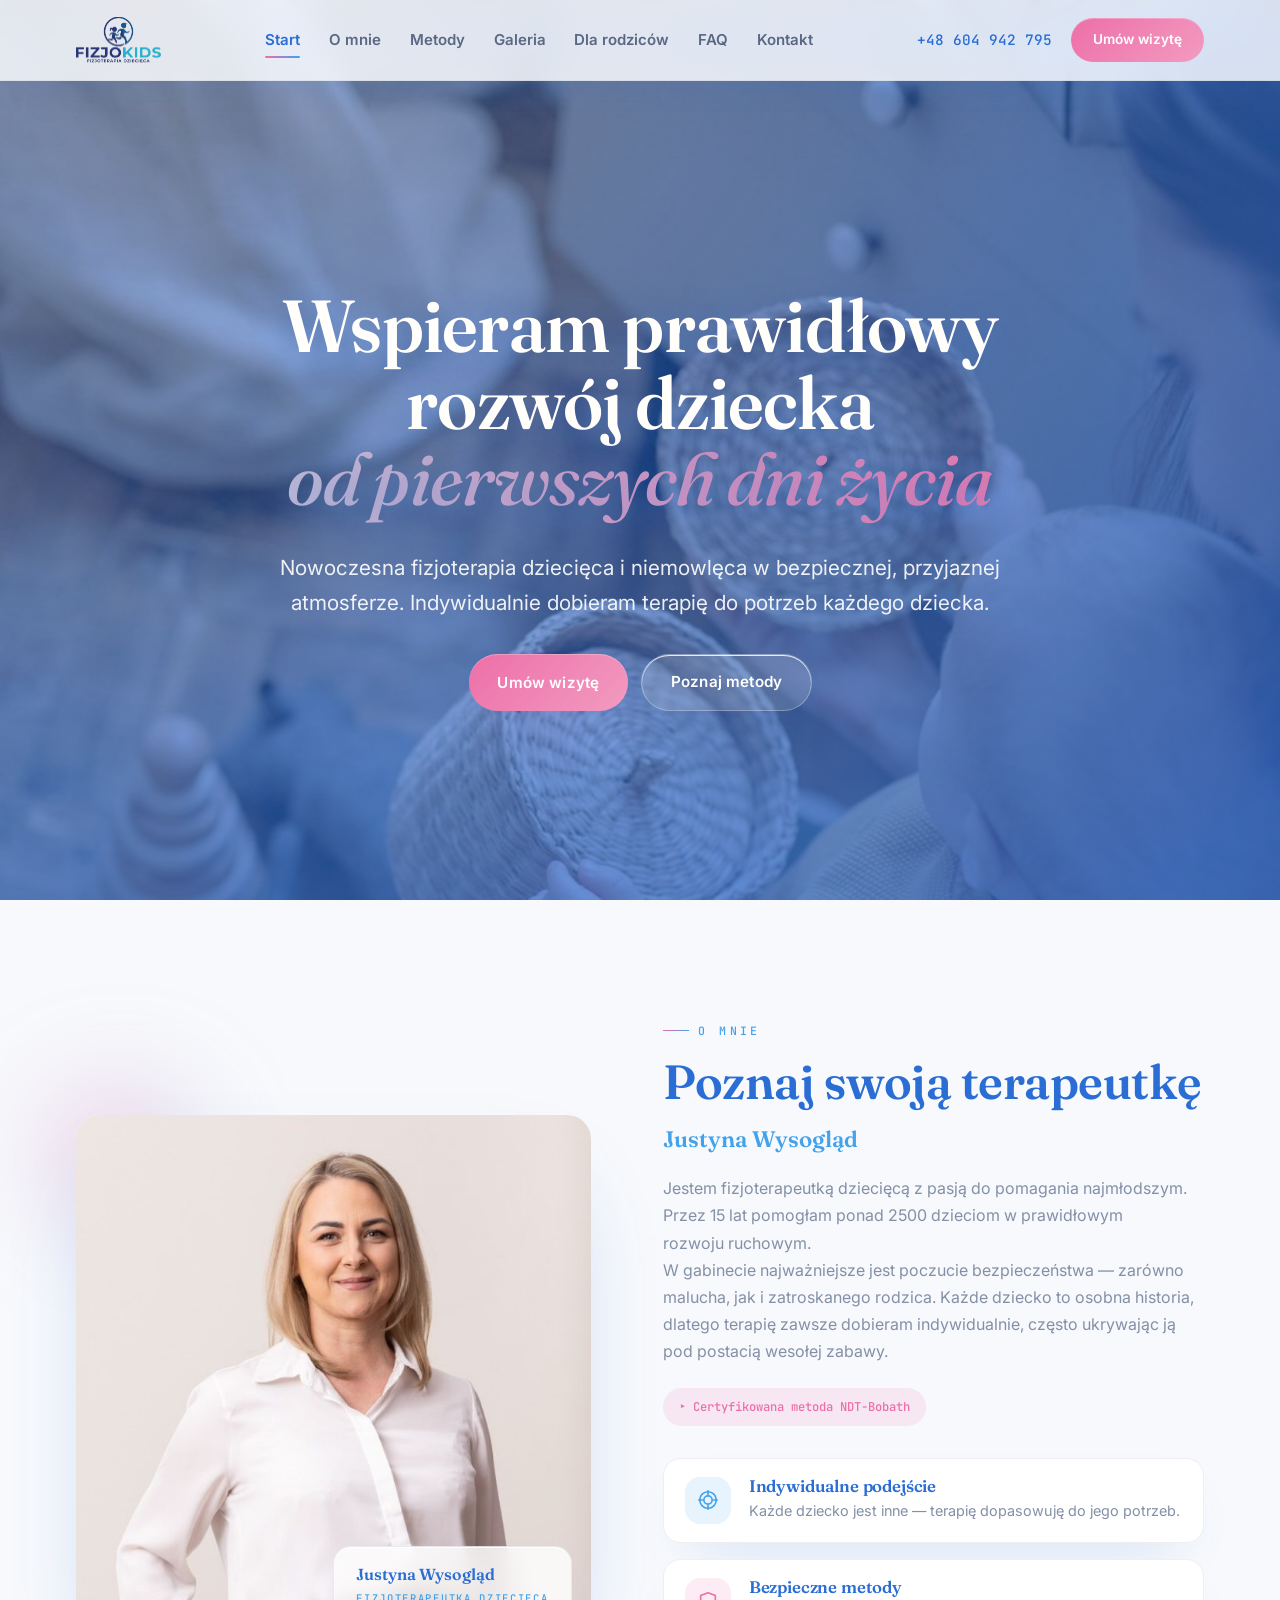
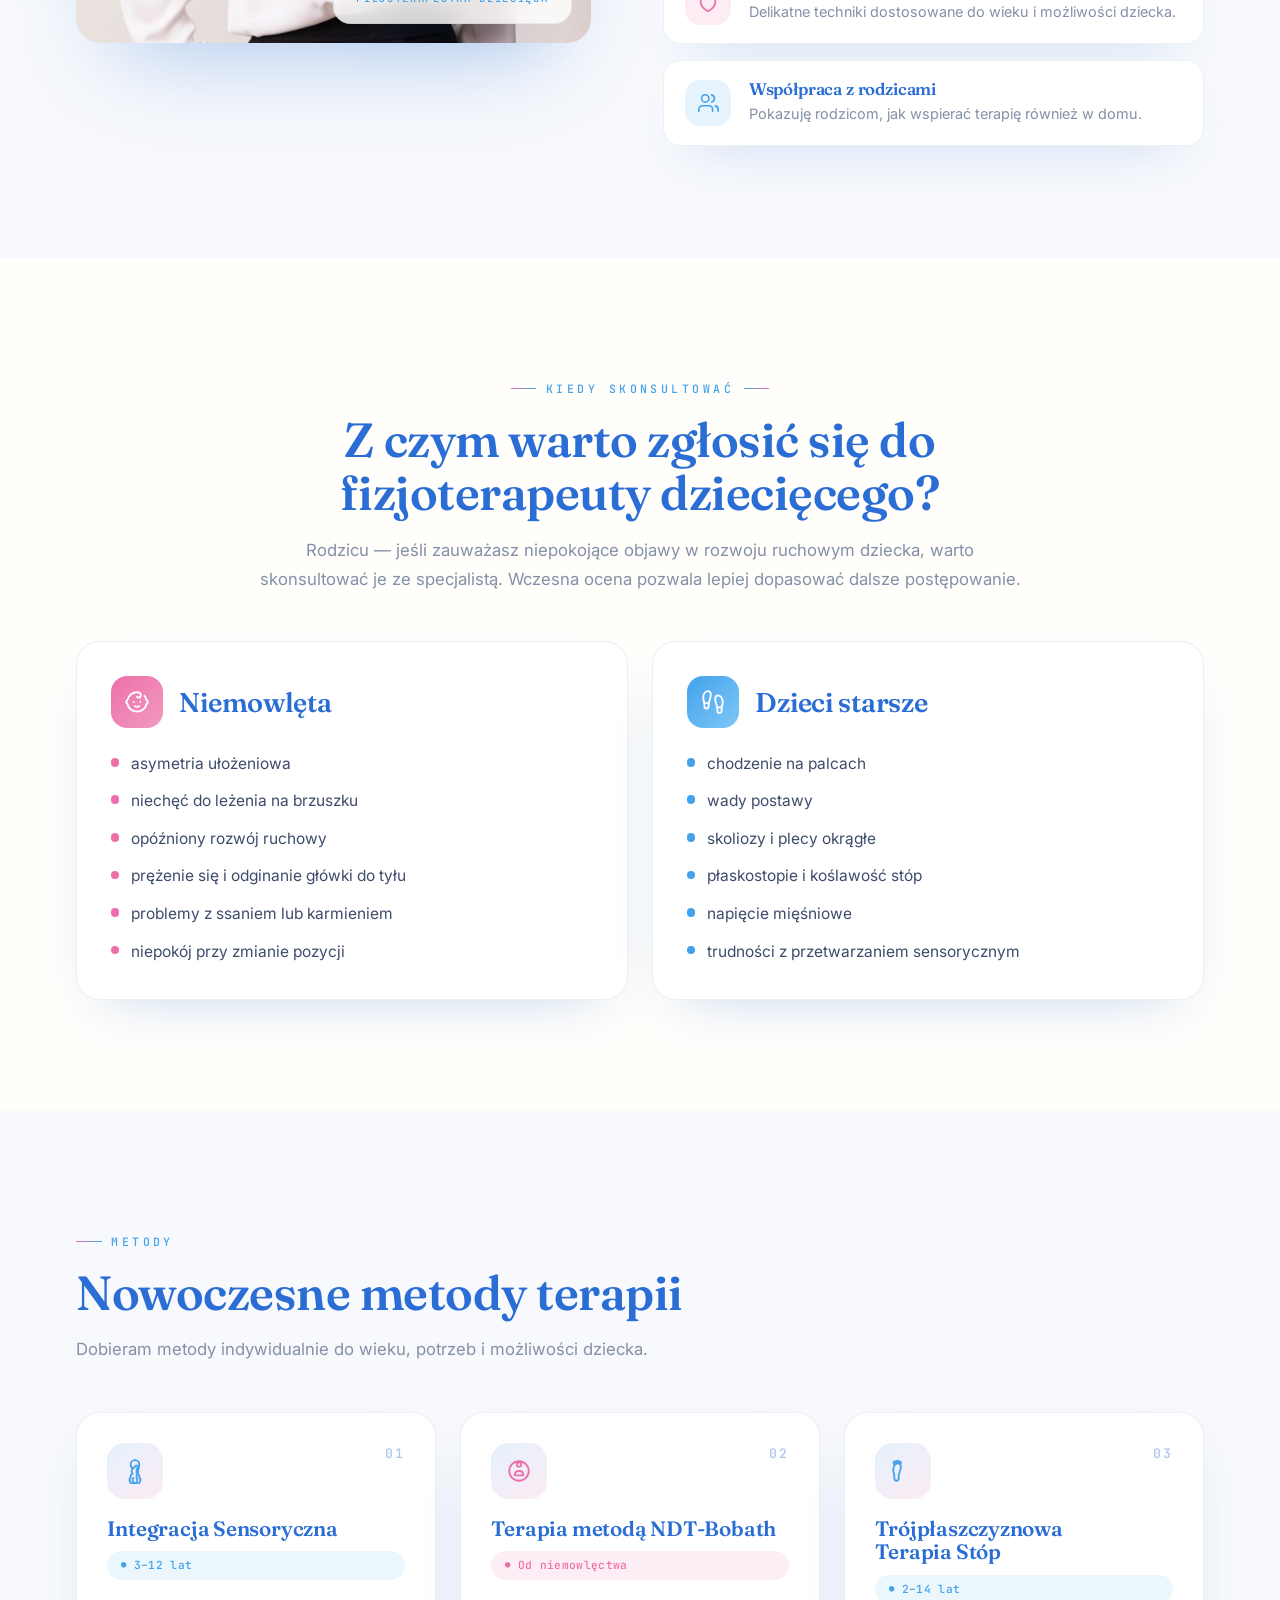
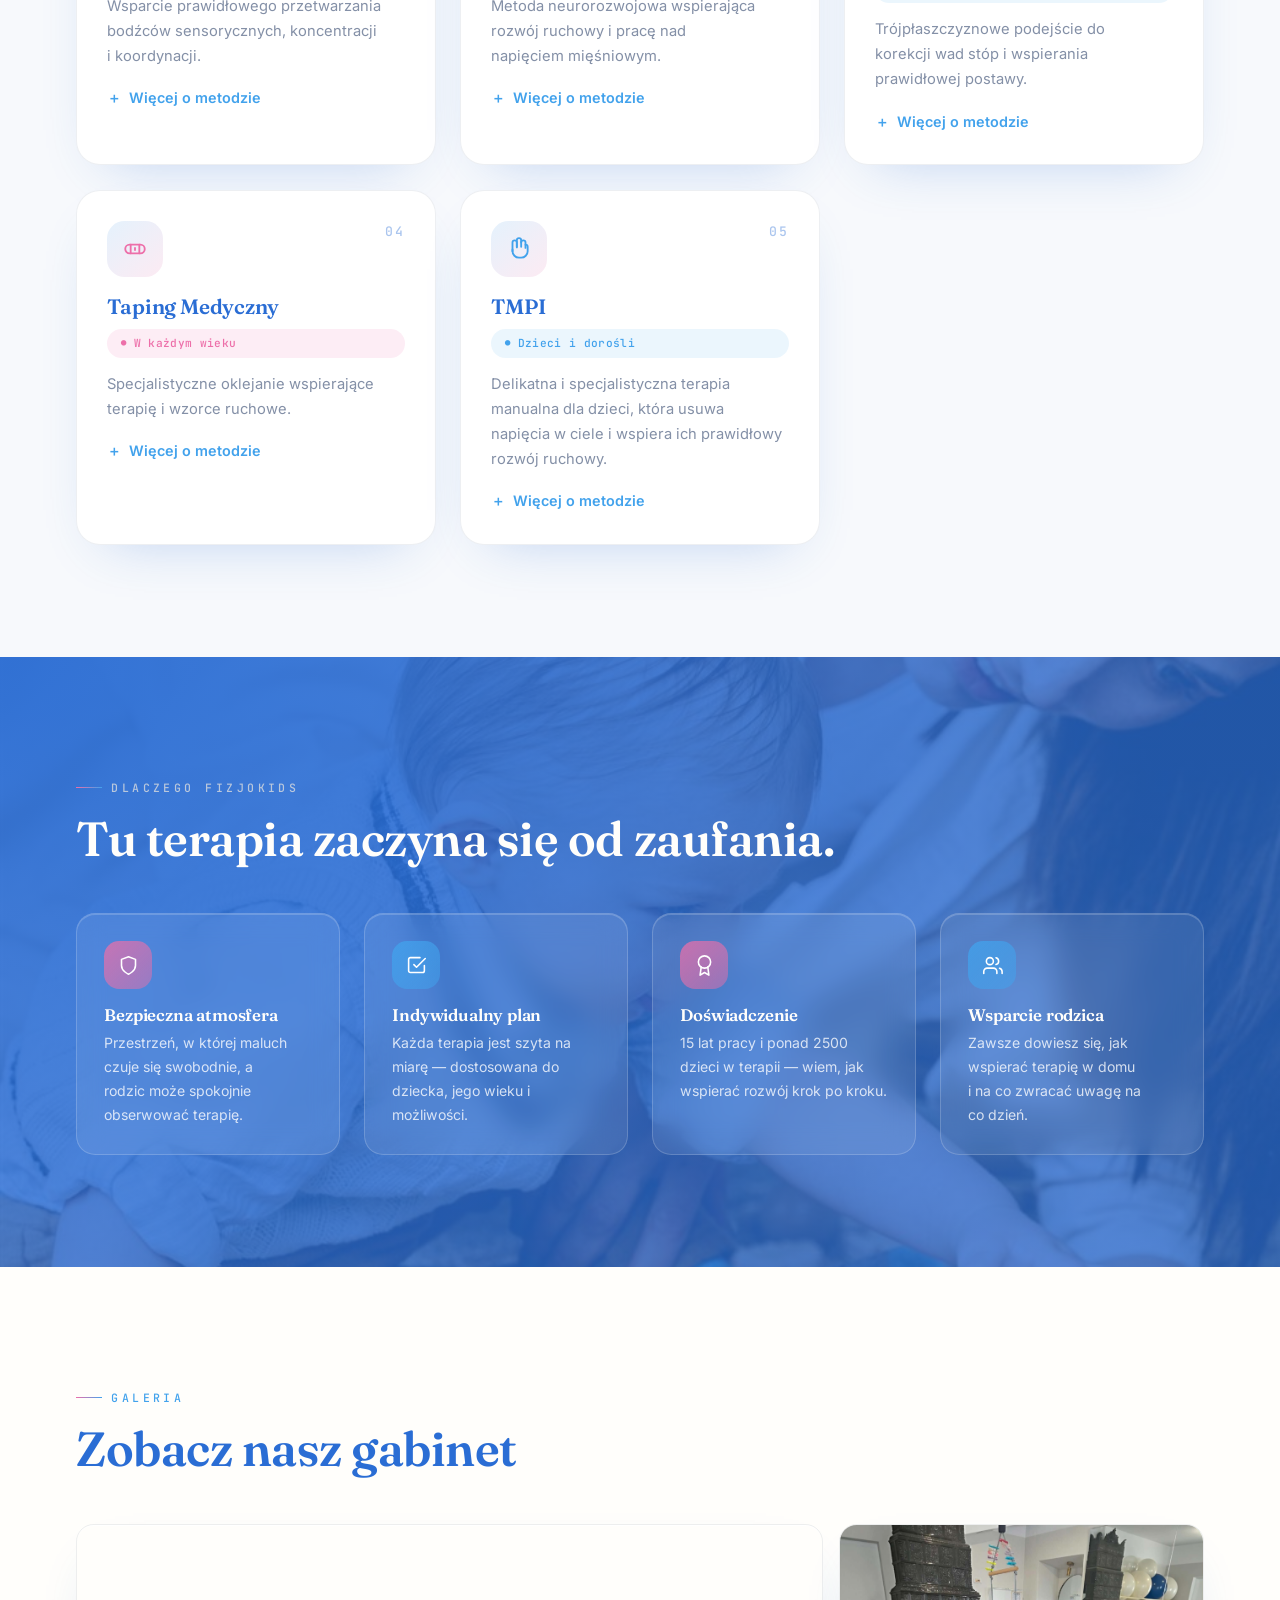
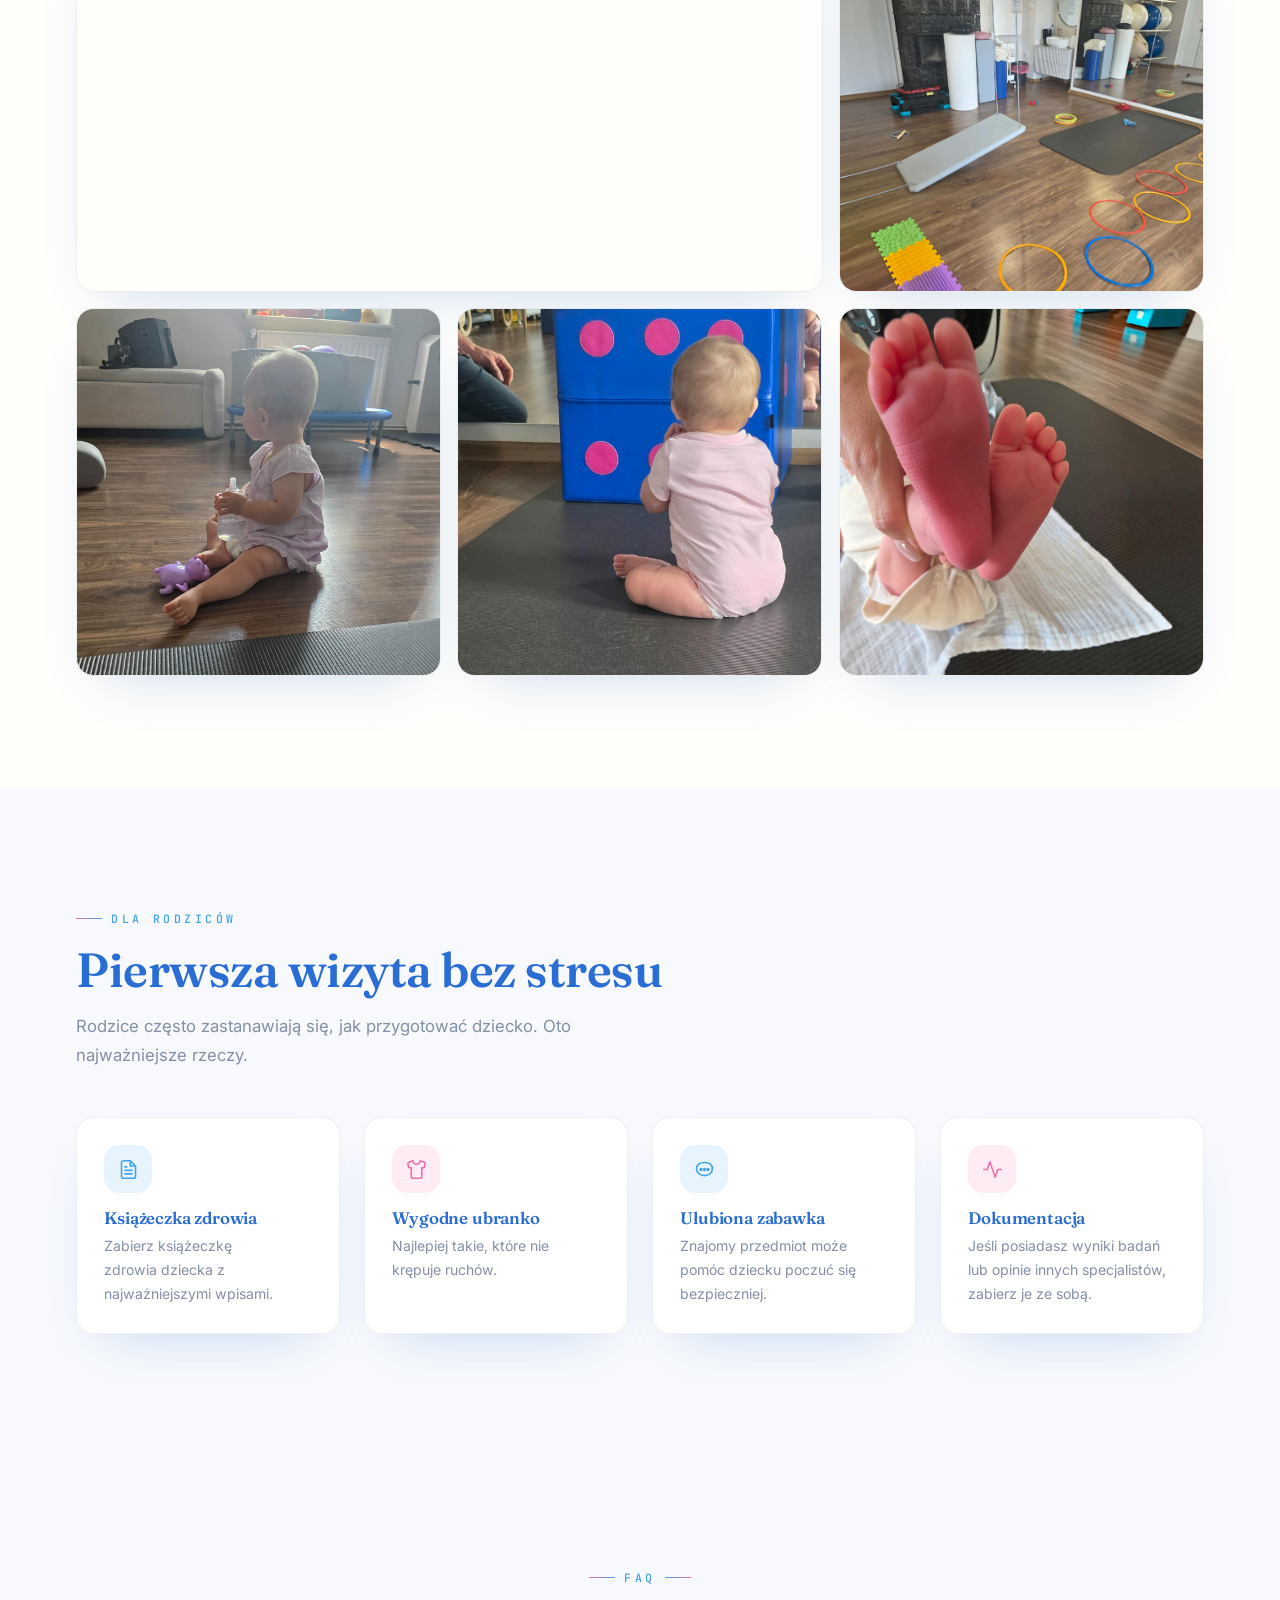
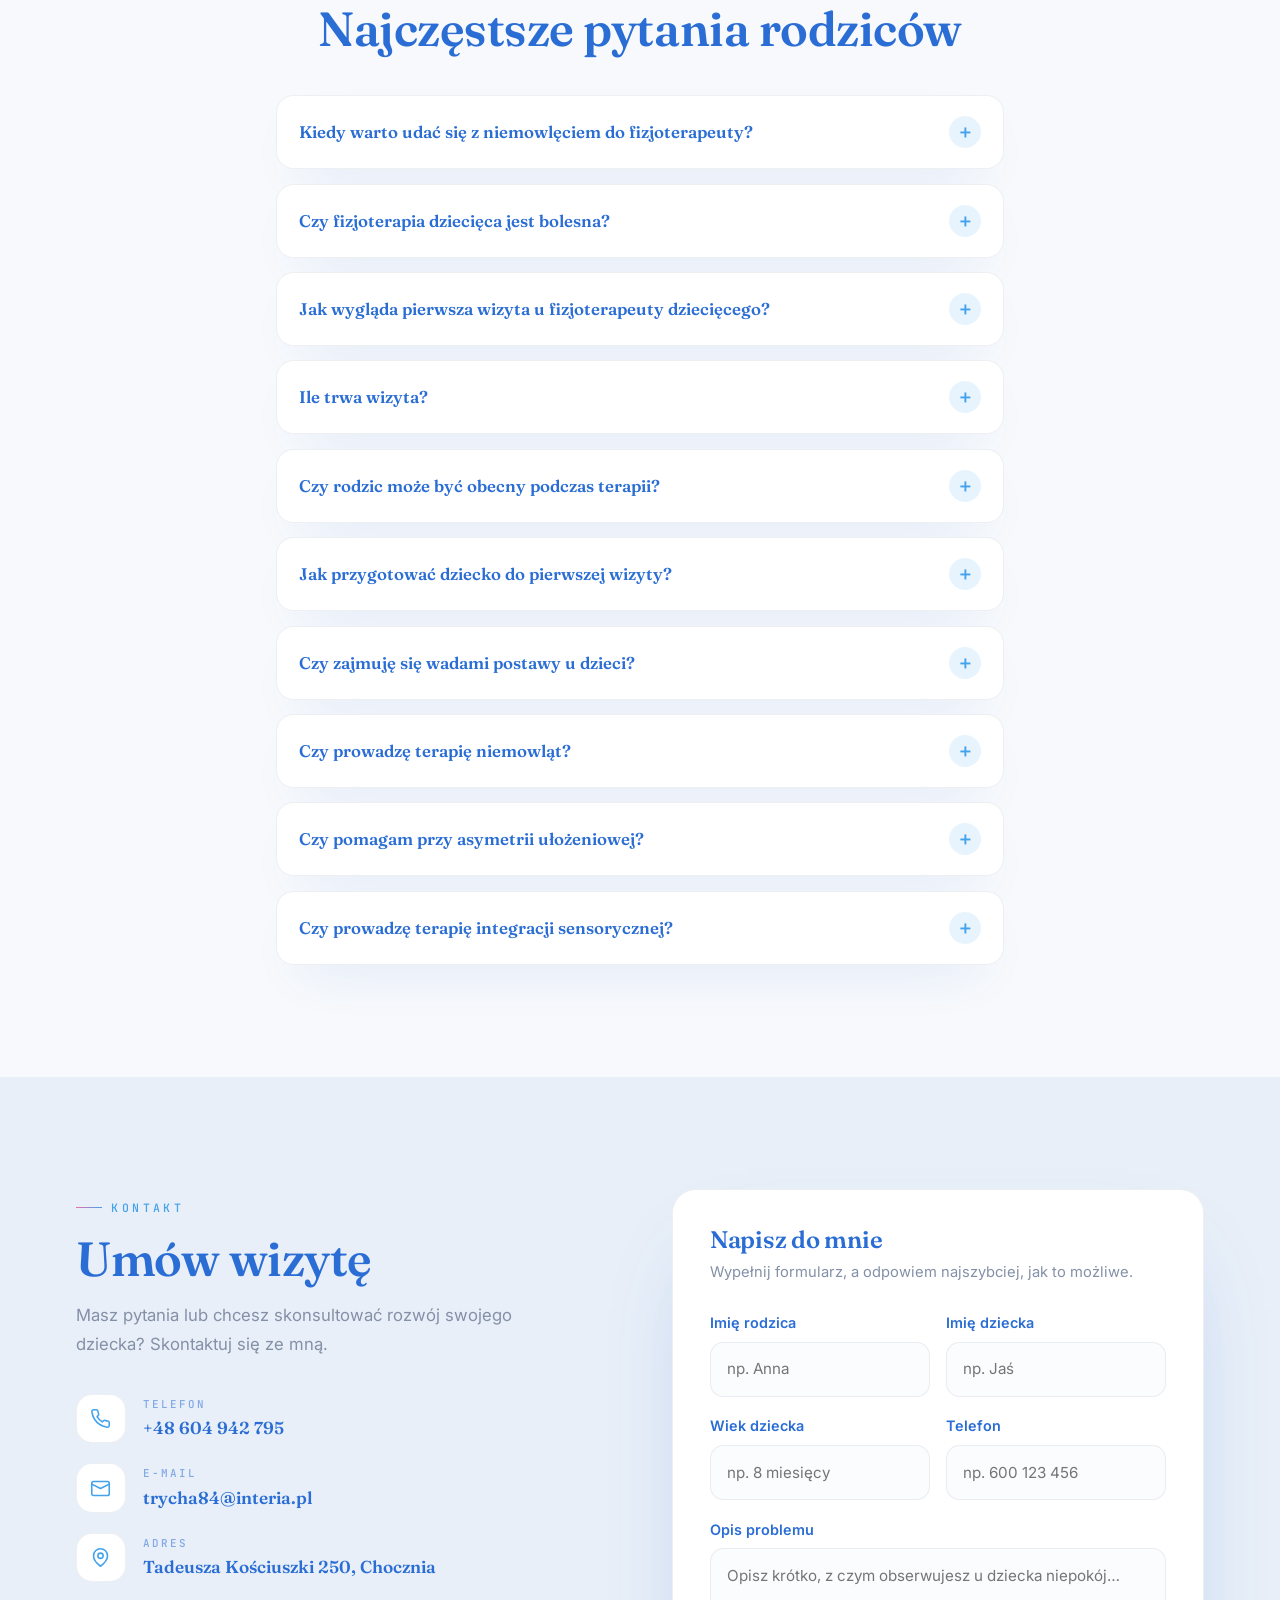
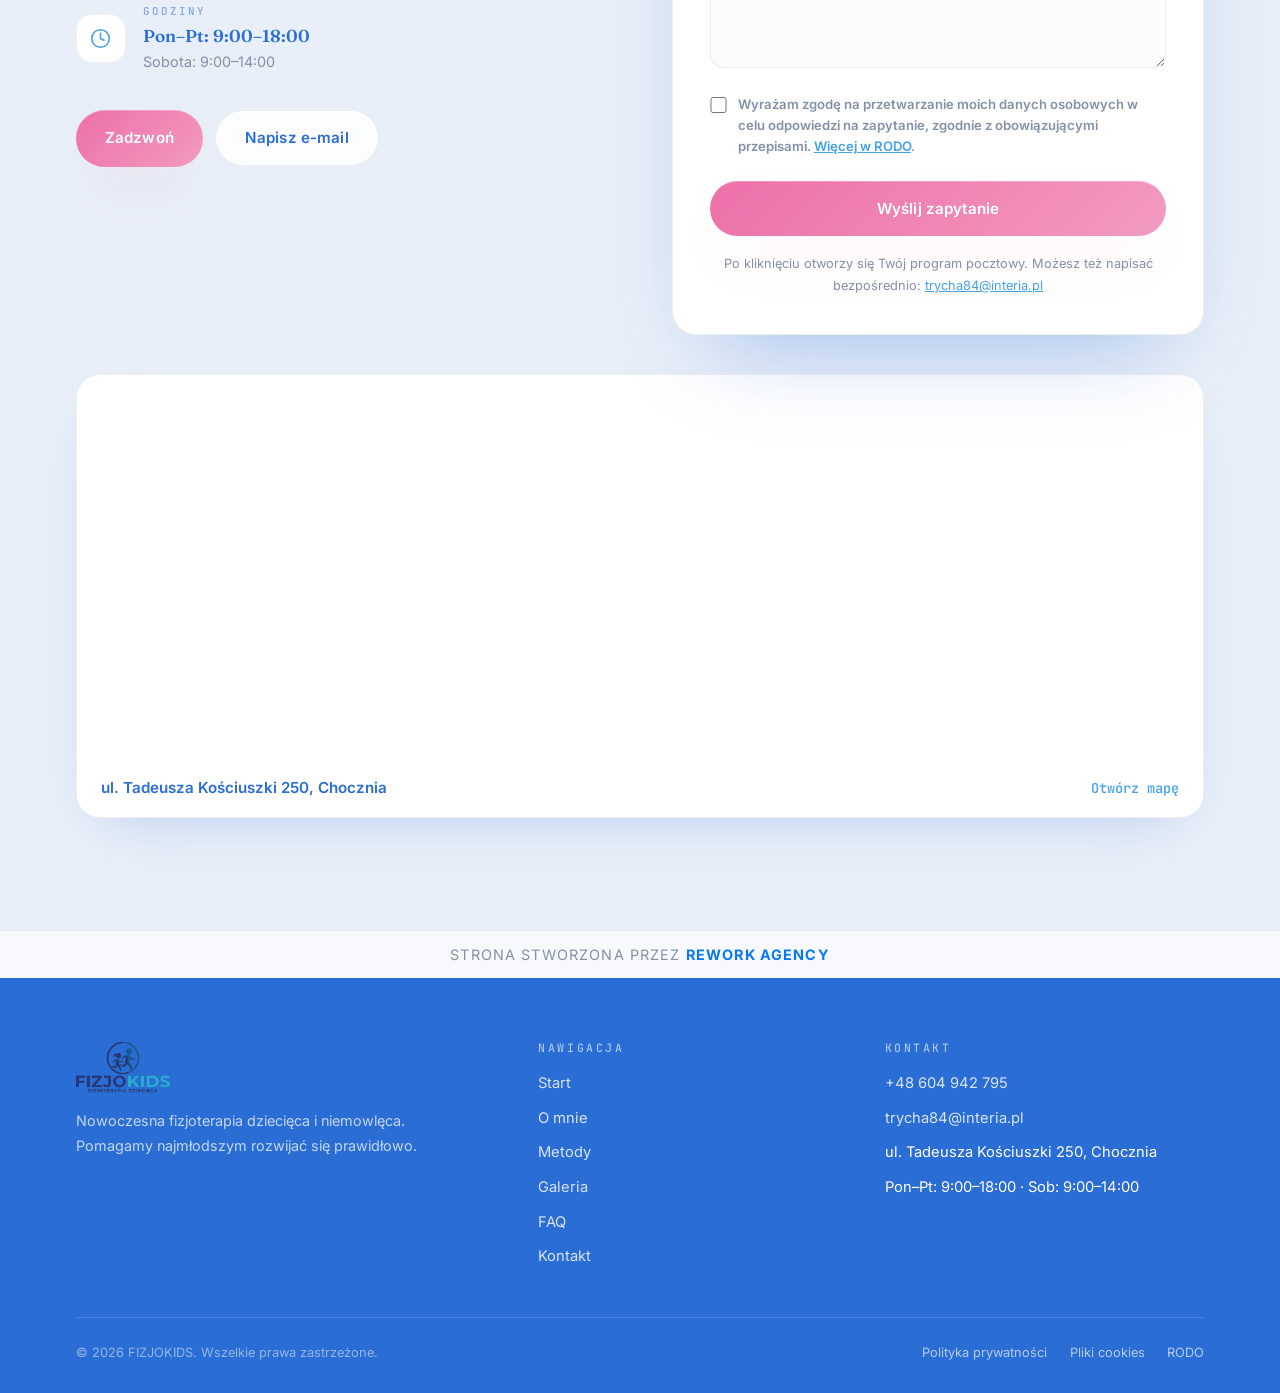
==== commit d88aeade: "3" ====
--- a/index.html
+++ b/index.html
@@ -943,6 +943,11 @@
     <a href="#kontakt" class="s-book">Umów wizytę</a>
   </aside>
 
+  <section class="made-by" id="madeby">
+    <div class="container">
+        <p>Strona stworzona przez <a href="https://www.reworkagency.pl" target="_blank">Rework Agency</a></p>
+    </div>
+</section>
   <!-- ============ STOPKA ============ -->
   <footer class="footer">
     <div class="wrap">
@@ -976,7 +981,7 @@
       </div>
 
       <div class="footer__bottom">
-        <p>© 2026 FIZJOKIDS. Wszelkie prawa zastrzeżone.</p>
+        <p>© <script>document.write(new Date().getFullYear());</script> FIZJOKIDS. Wszelkie prawa zastrzeżone.</p>
         <div class="footer__legal">
           <a href="polityka-prywatnosci.html">Polityka prywatności</a>
           <a href="pliki-cookies.html">Pliki cookies</a>
--- a/css/main.css
+++ b/css/main.css
@@ -1039,4 +1039,42 @@
   .reveal, html.js .reveal, html.js .reveal.is-visible { opacity: 1 !important; transform: none !important; }
   .fade-in { opacity: 1 !important; animation: none !important; }
   .hero-bg, .method-card, .consult-card, .prep-card, .feature-card { transform: none !important; }
+}
+
+#madeby.made-by {
+  padding: 0.7rem var(--gutter);
+  border-top: 1px solid var(--line);
+  background: var(--bg);
+  color: var(--muted-2);
+  font-family: var(--mono);
+  font-size: 0.9rem;
+  letter-spacing: .08em;
+  text-transform: uppercase;
+  
+  /* Pewne wyśrodkowanie elementu kontenera */
+  display: flex !important;
+  justify-content: center !important;
+  align-items: center !important;
+  text-align: center !important;
+}
+
+#madeby.made-by .container {
+  width: auto;
+  margin: 0 auto !important;
+  text-align: center !important;
+}
+
+#madeby.made-by p {
+  margin: 0 !important;
+  text-align: center !important;
+}
+
+#madeby.made-by a {
+  color: #0878f9;
+  font-weight: 700;
+  transition: color .25s ease;
+}
+
+#madeby.made-by a:hover {
+  color: rgba(8,120,249,0.8);
 }
--- a/css/main.css
+++ b/css/main.css
@@ -1039,4 +1039,42 @@
   .reveal, html.js .reveal, html.js .reveal.is-visible { opacity: 1 !important; transform: none !important; }
   .fade-in { opacity: 1 !important; animation: none !important; }
   .hero-bg, .method-card, .consult-card, .prep-card, .feature-card { transform: none !important; }
+}
+
+#madeby.made-by {
+  padding: 0.7rem var(--gutter);
+  border-top: 1px solid var(--line);
+  background: var(--bg);
+  color: var(--muted-2);
+  font-family: var(--mono);
+  font-size: 0.9rem;
+  letter-spacing: .08em;
+  text-transform: uppercase;
+  
+  /* Pewne wyśrodkowanie elementu kontenera */
+  display: flex !important;
+  justify-content: center !important;
+  align-items: center !important;
+  text-align: center !important;
+}
+
+#madeby.made-by .container {
+  width: auto;
+  margin: 0 auto !important;
+  text-align: center !important;
+}
+
+#madeby.made-by p {
+  margin: 0 !important;
+  text-align: center !important;
+}
+
+#madeby.made-by a {
+  color: #0878f9;
+  font-weight: 700;
+  transition: color .25s ease;
+}
+
+#madeby.made-by a:hover {
+  color: rgba(8,120,249,0.8);
 }
